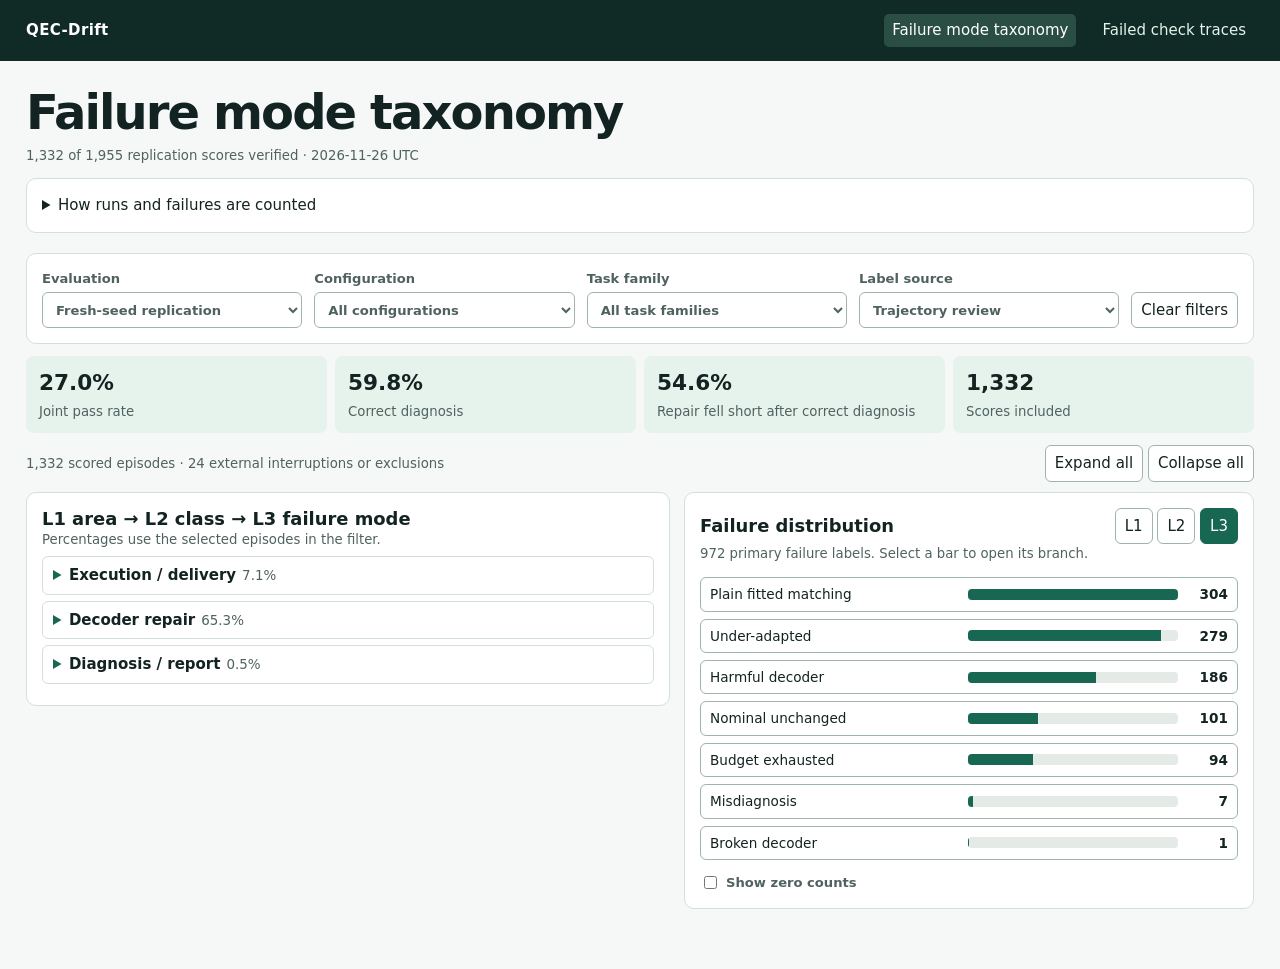
==== analysis/index.html @ 155b7d45 "Add QEC-Drift project webpage" ====
<!doctype html>
<html lang="en">
<head>
<meta charset="utf-8">
<meta name="viewport" content="width=device-width,initial-scale=1">
<title>QEC-Drift failure analysis</title>
<style>
:root{color-scheme:light;--ink:#122321;--muted:#4f6260;--line:#d3dfda;--paper:#f5f8f6;--white:#fff;--accent:#176752;--soft:#e6f2ec;--warm:#855129;--focus:#155e9a;font-family:system-ui,sans-serif}
*{box-sizing:border-box}
body{margin:0;color:var(--ink);background:var(--paper);font-size:15px;line-height:1.5}
[hidden]{display:none!important}
header{background:#102b26;color:white}
nav{max-width:1380px;margin:auto;padding:14px 26px;display:flex;flex-wrap:wrap;align-items:center;gap:18px}
nav strong{margin-right:auto;letter-spacing:.025em}
nav a{color:#e2f3ea;padding:5px 8px;text-decoration:none}
nav a[aria-current]{border-radius:5px;background:#2a4e43;color:white}
main{max-width:1380px;margin:auto;padding:25px 26px 60px}
h1,h2,h3,p{margin:0}
h1{font-size:clamp(2rem,5vw,3rem);line-height:1.1;margin-bottom:8px;letter-spacing:-.04em}
h2{font-size:1.12rem;line-height:1.25}
p+p{margin-top:8px}
a{color:var(--accent);text-underline-offset:3px}
:focus-visible{outline:3px solid var(--focus);outline-offset:2px}
.panel,details.method{background:var(--white);border:1px solid var(--line);border-radius:10px;padding:15px}
.small{font-size:.83rem;color:var(--muted)}
.method{margin:12px 0}
.method p{margin:8px 0 0}
summary{cursor:pointer}
.filters{display:flex;flex-wrap:wrap;align-items:flex-end;gap:12px;margin:20px 0 12px}
label{font-weight:600;color:var(--muted);font-size:.82rem;display:grid;gap:4px;min-width:0}
input,button,select{font:inherit;color:inherit}
select,input[type=search],button{background:white;border:1px solid #9fb4ac;border-radius:6px;padding:6px 9px;max-width:100%}
select{min-height:36px}
button{cursor:pointer}
button:hover{background:var(--soft)}
button[aria-pressed=true]{background:var(--accent);color:white;border-color:var(--accent)}
.filters label{flex:1 1 180px}
.toolbar,.panel-heading{display:flex;gap:8px;align-items:center;justify-content:space-between;flex-wrap:wrap}
.toolbar{margin:10px 0}
.stat-grid{display:grid;grid-template-columns:repeat(4,minmax(0,1fr));gap:8px;margin:12px 0}
.stat-grid div{padding:11px 13px;border-radius:8px;background:var(--soft)}
.stat-grid strong{font-size:1.35rem;display:block;font-variant-numeric:tabular-nums}
.taxonomy-grid{display:grid;grid-template-columns:minmax(0,1.13fr) minmax(0,1fr);gap:14px;align-items:start}
.branch{border:1px solid var(--line);border-radius:6px;background:white;margin:6px 0;padding:7px 10px}
.branch>.branch{margin-left:10px}
.branch>summary{font-weight:650}
.branch>summary::marker{color:var(--accent)}
.branch>summary span{color:var(--muted);font-size:.84rem;font-weight:500;margin-left:6px}
.leaf{font-size:.88rem;margin:7px 4px 2px 12px}
.leaf p{margin:3px 0}
.highlight{border-color:var(--accent);background:var(--soft)}
.bars{display:grid;gap:7px;margin:13px 0}
.bar{display:grid;grid-template-columns:minmax(0,1.2fr) minmax(30px,1fr) 44px;gap:6px;align-items:center;text-align:left;font-size:.85rem}
.bar b{text-align:right;font-variant-numeric:tabular-nums}
.track{background:#e4ebe7;border-radius:4px;overflow:hidden;height:11px}
.fill{display:block;background:var(--accent);height:100%;width:var(--width)}
.checkbox{display:flex;align-items:center;gap:6px}
.trace-grid{display:grid;grid-template-columns:minmax(0,.8fr) minmax(0,.85fr) minmax(0,1.6fr);gap:12px;align-items:start}
.list{max-height:600px;overflow:auto;display:grid;gap:6px;margin-top:10px}
.list button{text-align:left;display:block;width:100%;overflow-wrap:anywhere}
.list small{display:block;font-size:.78rem;color:var(--muted)}
.list button[aria-pressed=true] small{color:white}
.trace-grid .panel label{margin:8px 0}
.trace-grid .panel input,.trace-grid .panel select{width:100%}
#trail ol{margin:12px 0 0;padding:0;list-style:none}
#trail li{position:relative;padding:10px 12px;margin:0 0 20px;border:1px solid var(--line);border-radius:7px}
#trail li:not(:last-child)::after{content:"↓";color:var(--accent);position:absolute;bottom:-20px;left:20px}
#trail li:last-child{margin-bottom:0;background:var(--soft);border-color:#aacdbd}
#trail pre{white-space:pre-wrap;overflow-wrap:anywhere;background:#f3f6f4;padding:8px;border-radius:5px;margin:5px 0 0;font-size:.84rem}
#trail p{margin-top:5px;overflow-wrap:anywhere}
@media(max-width:860px){.taxonomy-grid{grid-template-columns:1fr}.trace-grid{grid-template-columns:1fr 1fr}.trace-grid>.detail{grid-column:1/-1}.list{max-height:270px}}
@media(max-width:560px){main,nav{padding-left:13px;padding-right:13px}.stat-grid{grid-template-columns:1fr 1fr}.trace-grid{grid-template-columns:1fr}.bar{grid-template-columns:minmax(0,1.7fr) minmax(25px,1fr) 35px}.trace-grid>.detail{grid-column:auto}}
</style>
</head>
<body>
<header><nav aria-label="Report views">
<strong>QEC-Drift</strong>
<a id="nav-taxonomy" href="#taxonomy">Failure mode taxonomy</a>
<a id="nav-traces" href="#traces">Failed check traces</a>
</nav></header>
<main>
<noscript>This report needs JavaScript to filter the taxonomy and display evidence.</noscript>
<section id="taxonomy">
<h1>Failure mode taxonomy</h1>
<p id="snapshot" class="small"></p>
<details class="method"><summary>How runs and failures are counted</summary>
<p>Each scored failure has one primary L3 label under one L2 class and one L1 area. Passes and external interruptions have separate counts. A trace can show several failed checks for one episode.</p>
<p>The scoring rule determines joint pass rates. The score-aware trajectory review supplies a separate label. It can disagree with the rule. Review labels describe recorded evidence.</p>
<p>Historical reviews used rendered inputs that sometimes shortened long outputs. Replication reviews cover archived Codex output without middle cuts. Output after the stop could not be verified for 2 budget-stopped attempts.</p>
</details>
<form class="panel filters" id="filters" aria-label="Filter failure modes">
<label>Evaluation<select id="cohort"></select></label>
<label>Configuration<select id="configuration"></select></label>
<label>Task family<select id="family"></select></label>
<label>Label source<select id="lens"><option value="review">Trajectory review</option><option value="rule">Scoring rule</option></select></label>
<button type="reset">Clear filters</button>
</form>
<div id="metrics" class="stat-grid" aria-label="Filtered evaluation results"></div>
<div class="toolbar">
<p id="matches" class="small" role="status"></p>
<div><button type="button" id="expand">Expand all</button> <button type="button" id="collapse">Collapse all</button></div>
</div>
<div class="taxonomy-grid">
<section class="panel" aria-labelledby="tree-head">
<h2 id="tree-head">L1 area → L2 class → L3 failure mode</h2>
<p class="small">Percentages use the selected episodes in the filter.</p>
<div id="tree"></div>
</section>
<section class="panel" aria-labelledby="chart-head">
<div class="panel-heading"><h2 id="chart-head">Failure distribution</h2>
<div id="levels" aria-label="Hierarchy level"><button type="button" data-level="1">L1</button> <button type="button" data-level="2">L2</button> <button type="button" data-level="3">L3</button></div></div>
<p id="chart-base" class="small"></p>
<div id="bars" class="bars"></div>
<label class="checkbox"><input type="checkbox" id="show-zero"> Show zero counts</label>
</section>
</div>
</section>
<section id="traces" hidden>
<h1>Failed check traces</h1>
<p id="trace-coverage" class="small"></p>
<div class="panel filters">
<label>Evaluation<select id="trace-cohort"></select></label>
<label>Configuration<select id="trace-configuration"></select></label>
<label>Task family<select id="trace-family"></select></label>
<label>Failure mode<select id="trace-mode"></select></label>
<label>Find a task or run<input id="trace-search" type="search"></label>
<label>Sort by<select id="trace-sort"><option value="configuration">Configuration, then task</option><option value="task">Task, then configuration</option></select></label>
</div>
<div class="trace-grid">
<section class="panel" aria-labelledby="runs-head"><h2 id="runs-head">Trajectories</h2><p id="run-count" class="small" role="status"></p><div id="runs" class="list"></div></section>
<section class="panel" aria-labelledby="checks-head"><h2 id="checks-head">Failed checks</h2><p id="run-selected" class="small"></p><div id="checks" class="list"></div></section>
<section class="panel detail" aria-labelledby="trail-head"><h2 id="trail-head">Recorded timeline</h2><div id="trail"></div></section>
</div>
<details class="method"><summary>How evidence is linked</summary>
<p>Source-verified excerpts were checked against saved records. Related excerpts are literal matches for terms relevant to the selected check. The timeline orders events and ends with the scorer or eligibility verdict. A missing match leaves the verdict and its review visible.</p>
</details>
</section>
</main>
<script type="application/json" id="report-data">{"cohorts":{"fresh":"Fresh-seed replication","agent_launch2":"Development evaluation","agent_launch":"Earlier evaluation","agent_decoder":"Decoder pilot","agent_drift":"Drift pilot","agent_hard":"Hard-task pilot","agent_hard2":"Hard-task follow-up","agent_trial":"Single-task pilot"},"snapshot":{"checked":"2026-11-26T19:00:23.155367+00:00","scored":1332,"planned":1955,"capture_limits":2},"groups":[{"cohort":"agent_decoder","family":"other mismatch","configuration":"haiku 5 5 · medium","rule":"no_submission","review":"no_submission","diagnosis":null,"repair_met":null,"score_error":true,"selected":true,"n":1},{"cohort":"agent_decoder","family":"other mismatch","configuration":"haiku 5 5 · medium","rule":"plain_matching","review":"plain_matching","diagnosis":null,"repair_met":false,"score_error":false,"selected":true,"n":2},{"cohort":"agent_decoder","family":"other mismatch","configuration":"haiku 5 5 · medium","rule":"plain_matching","review":"nominal_unchanged","diagnosis":null,"repair_met":false,"score_error":false,"selected":true,"n":1},{"cohort":"agent_decoder","family":"other mismatch","configuration":"haiku 5 5 · medium","rule":"broken_decoder","review":"invalid_run","diagnosis":null,"repair_met":null,"score_error":true,"selected":true,"n":2},{"cohort":"agent_decoder","family":"other mismatch","configuration":"haiku 5 5 medium r2","rule":"plain_matching","review":"plain_matching","diagnosis":null,"repair_met":false,"score_error":false,"selected":true,"n":3},{"cohort":"agent_decoder","family":"other mismatch","configuration":"opus 5 5 · medium","rule":"passed","review":"passed","diagnosis":null,"repair_met":true,"score_error":false,"selected":true,"n":2},{"cohort":"agent_decoder","family":"other mismatch","configuration":"opus 5 5 · medium","rule":"no_submission","review":"no_submission","diagnosis":null,"repair_met":null,"score_error":true,"selected":true,"n":4},{"cohort":"agent_decoder","family":"other mismatch","configuration":"opus 5 5 medium r2","rule":"no_submission","review":"out_of_budget","diagnosis":null,"repair_met":null,"score_error":true,"selected":true,"n":2},{"cohort":"agent_decoder","family":"other mismatch","configuration":"opus 5 5 medium r2","rule":"passed","review":"passed","diagnosis":null,"repair_met":true,"score_error":false,"selected":true,"n":2},{"cohort":"agent_decoder","family":"other mismatch","configuration":"sonnet 5 5 · high","rule":"passed","review":"passed","diagnosis":null,"repair_met":true,"score_error":false,"selected":true,"n":1},{"cohort":"agent_decoder","family":"other mismatch","configuration":"sonnet 5 5 · high","rule":"no_submission","review":"no_submission","diagnosis":null,"repair_met":null,"score_error":true,"selected":true,"n":4},{"cohort":"agent_decoder","family":"other mismatch","configuration":"sonnet 5 5 · high","rule":"broken_decoder","review":"broken_decoder","diagnosis":null,"repair_met":null,"score_error":true,"selected":true,"n":1},{"cohort":"agent_decoder","family":"other mismatch","configuration":"sonnet 5 5 high r2","rule":"out_of_budget","review":"out_of_budget","diagnosis":null,"repair_met":null,"score_error":true,"selected":true,"n":4},{"cohort":"agent_decoder","family":"other mismatch","configuration":"sonnet 5 5 high r2","rule":"passed","review":"passed","diagnosis":null,"repair_met":true,"score_error":false,"selected":true,"n":1},{"cohort":"agent_drift","family":"adequate nominal","configuration":"sonnet 5 5 · high","rule":"passed","review":"passed","diagnosis":null,"repair_met":true,"score_error":false,"selected":true,"n":2},{"cohort":"agent_drift","family":"adequate nominal","configuration":"sonnet 5 5 · high","rule":"nominal_unchanged","review":"nominal_unchanged","diagnosis":null,"repair_met":false,"score_error":false,"selected":true,"n":2},{"cohort":"agent_drift","family":"measurement","configuration":"sonnet 5 5 · high","rule":"passed","review":"passed","diagnosis":null,"repair_met":true,"score_error":false,"selected":true,"n":4},{"cohort":"agent_drift","family":"other mismatch","configuration":"sonnet 5 5 · high","rule":"plain_matching","review":"plain_matching","diagnosis":null,"repair_met":false,"score_error":false,"selected":true,"n":1},{"cohort":"agent_drift","family":"other mismatch","configuration":"sonnet 5 5 · high","rule":"passed","review":"passed","diagnosis":null,"repair_met":true,"score_error":false,"selected":true,"n":5},{"cohort":"agent_hard","family":"adequate nominal","configuration":"opus 5 5 · medium","rule":"passed","review":"passed","diagnosis":true,"repair_met":true,"score_error":false,"selected":true,"n":2},{"cohort":"agent_hard","family":"local qubit","configuration":"opus 5 5 · medium","rule":"passed","review":"passed","diagnosis":true,"repair_met":true,"score_error":false,"selected":true,"n":2},{"cohort":"agent_hard","family":"local gates","configuration":"opus 5 5 · medium","rule":"passed","review":"passed","diagnosis":true,"repair_met":true,"score_error":false,"selected":true,"n":1},{"cohort":"agent_hard","family":"combined faults","configuration":"opus 5 5 · medium","rule":"passed","review":"passed","diagnosis":true,"repair_met":true,"score_error":false,"selected":true,"n":1},{"cohort":"agent_hard","family":"measurement","configuration":"opus 5 5 · medium","rule":"passed","review":"passed","diagnosis":true,"repair_met":true,"score_error":false,"selected":true,"n":1},{"cohort":"agent_hard","family":"local qubit","configuration":"opus 5 5 · medium","rule":"plain_matching","review":"plain_matching","diagnosis":true,"repair_met":false,"score_error":false,"selected":true,"n":1},{"cohort":"agent_hard","family":"adequate nominal","configuration":"sonnet 5 5 · high","rule":"nominal_unchanged","review":"nominal_unchanged","diagnosis":true,"repair_met":false,"score_error":false,"selected":true,"n":4},{"cohort":"agent_hard","family":"adequate nominal","configuration":"sonnet 5 5 · high","rule":"passed","review":"passed","diagnosis":true,"repair_met":true,"score_error":false,"selected":true,"n":1},{"cohort":"agent_hard","family":"local qubit","configuration":"sonnet 5 5 · high","rule":"plain_matching","review":"plain_matching","diagnosis":true,"repair_met":false,"score_error":false,"selected":true,"n":5},{"cohort":"agent_hard","family":"local gates","configuration":"sonnet 5 5 · high","rule":"plain_matching","review":"plain_matching","diagnosis":true,"repair_met":false,"score_error":false,"selected":true,"n":1},{"cohort":"agent_hard","family":"other mismatch","configuration":"sonnet 5 5 · high","rule":"plain_matching","review":"plain_matching","diagnosis":true,"repair_met":false,"score_error":false,"selected":true,"n":2},{"cohort":"agent_hard","family":"measurement","configuration":"sonnet 5 5 · high","rule":"plain_matching","review":"plain_matching","diagnosis":true,"repair_met":false,"score_error":false,"selected":true,"n":2},{"cohort":"agent_hard","family":"combined faults","configuration":"sonnet 5 5 · high","rule":"plain_matching","review":"plain_matching","diagnosis":true,"repair_met":false,"score_error":false,"selected":true,"n":1},{"cohort":"agent_hard","family":"combined faults","configuration":"sonnet 5 5 · high","rule":"passed","review":"passed","diagnosis":true,"repair_met":true,"score_error":false,"selected":true,"n":1},{"cohort":"agent_hard2","family":"adequate nominal","configuration":"opus 5 5 · medium","rule":"nominal_unchanged","review":"nominal_unchanged","diagnosis":true,"repair_met":false,"score_error":false,"selected":true,"n":1},{"cohort":"agent_hard2","family":"adequate nominal","configuration":"opus 5 5 · medium","rule":"passed","review":"passed","diagnosis":true,"repair_met":true,"score_error":false,"selected":true,"n":1},{"cohort":"agent_hard2","family":"telegraph noise","configuration":"opus 5 5 · medium","rule":"passed","review":"passed","diagnosis":true,"repair_met":true,"score_error":false,"selected":true,"n":4},{"cohort":"agent_hard2","family":"telegraph noise","configuration":"opus 5 5 · medium","rule":"plain_matching","review":"plain_matching","diagnosis":true,"repair_met":false,"score_error":false,"selected":true,"n":1},{"cohort":"agent_hard2","family":"moving qubits","configuration":"opus 5 5 · medium","rule":"plain_matching","review":"plain_matching","diagnosis":false,"repair_met":false,"score_error":false,"selected":true,"n":1},{"cohort":"agent_hard2","family":"moving qubits","configuration":"opus 5 5 medium wander","rule":"misdiagnosis","review":"misdiagnosis","diagnosis":false,"repair_met":true,"score_error":false,"selected":true,"n":2},{"cohort":"agent_hard2","family":"moving qubits","configuration":"opus 5 5 medium wander","rule":"plain_matching","review":"plain_matching","diagnosis":true,"repair_met":false,"score_error":false,"selected":true,"n":1},{"cohort":"agent_hard2","family":"moving qubits","configuration":"opus 5 5 medium wander","rule":"plain_matching","review":"plain_matching","diagnosis":false,"repair_met":false,"score_error":false,"selected":true,"n":1},{"cohort":"agent_hard2","family":"adequate nominal","configuration":"sonnet 5 5 · high","rule":"nominal_unchanged","review":"nominal_unchanged","diagnosis":true,"repair_met":false,"score_error":false,"selected":true,"n":2},{"cohort":"agent_hard2","family":"adequate nominal","configuration":"sonnet 5 5 · high","rule":"passed","review":"passed","diagnosis":true,"repair_met":true,"score_error":false,"selected":true,"n":1},{"cohort":"agent_hard2","family":"telegraph noise","configuration":"sonnet 5 5 · high","rule":"harmful_decoder","review":"harmful_decoder","diagnosis":true,"repair_met":false,"score_error":false,"selected":true,"n":1},{"cohort":"agent_hard2","family":"telegraph noise","configuration":"sonnet 5 5 · high","rule":"plain_matching","review":"plain_matching","diagnosis":true,"repair_met":false,"score_error":false,"selected":true,"n":2},{"cohort":"agent_hard2","family":"telegraph noise","configuration":"sonnet 5 5 · high","rule":"passed","review":"passed","diagnosis":true,"repair_met":true,"score_error":false,"selected":true,"n":1},{"cohort":"agent_hard2","family":"telegraph noise","configuration":"sonnet 5 5 · high","rule":"plain_matching","review":"plain_matching","diagnosis":false,"repair_met":false,"score_error":false,"selected":true,"n":1},{"cohort":"agent_hard2","family":"moving qubits","configuration":"sonnet 5 5 · high","rule":"plain_matching","review":"plain_matching","diagnosis":false,"repair_met":false,"score_error":false,"selected":true,"n":4},{"cohort":"agent_hard2","family":"moving qubits","configuration":"sonnet 5 5 · high","rule":"harmful_decoder","review":"harmful_decoder","diagnosis":false,"repair_met":false,"score_error":false,"selected":true,"n":1},{"cohort":"agent_hard2","family":"moving qubits","configuration":"sonnet 5 5 · high","rule":"misdiagnosis","review":"misdiagnosis","diagnosis":false,"repair_met":true,"score_error":false,"selected":true,"n":2},{"cohort":"agent_launch","family":"adequate nominal","configuration":"fable 5 1 max cc","rule":"invalid_run","review":"harmful_decoder","diagnosis":true,"repair_met":false,"score_error":false,"selected":true,"n":1},{"cohort":"agent_launch","family":"adequate nominal","configuration":"fable 5 1 max cc","rule":"invalid_run","review":"passed","diagnosis":true,"repair_met":true,"score_error":false,"selected":true,"n":2},{"cohort":"agent_launch","family":"moving qubits","configuration":"fable 5 1 max cc","rule":"invalid_run","review":"plain_matching","diagnosis":true,"repair_met":false,"score_error":false,"selected":true,"n":1},{"cohort":"agent_launch","family":"moving qubits","configuration":"fable 5 1 max cc","rule":"plain_matching","review":"plain_matching","diagnosis":true,"repair_met":false,"score_error":false,"selected":true,"n":2},{"cohort":"agent_launch","family":"adequate nominal","configuration":"gpt 6 astra · max","rule":"passed","review":"passed","diagnosis":true,"repair_met":true,"score_error":false,"selected":true,"n":3},{"cohort":"agent_launch","family":"moving qubits","configuration":"gpt 6 astra · max","rule":"passed","review":"passed","diagnosis":true,"repair_met":true,"score_error":false,"selected":true,"n":5},{"cohort":"agent_launch","family":"moving qubits","configuration":"gpt 6 astra · max","rule":"broken_decoder","review":"broken_decoder","diagnosis":true,"repair_met":null,"score_error":true,"selected":true,"n":2},{"cohort":"agent_launch","family":"moving qubits","configuration":"gpt 6 astra · max","rule":"under_adapted","review":"under_adapted","diagnosis":true,"repair_met":false,"score_error":false,"selected":true,"n":2},{"cohort":"agent_launch","family":"moving qubits","configuration":"gpt 6 astra · max","rule":"invalid_run","review":"passed","diagnosis":true,"repair_met":true,"score_error":false,"selected":true,"n":1},{"cohort":"agent_launch","family":"spatial patch","configuration":"gpt 6 astra · max","rule":"passed","review":"passed","diagnosis":true,"repair_met":true,"score_error":false,"selected":true,"n":1},{"cohort":"agent_launch","family":"adequate nominal","configuration":"opus 5 5 medium cc","rule":"invalid_run","review":"passed","diagnosis":true,"repair_met":true,"score_error":false,"selected":true,"n":2},{"cohort":"agent_launch","family":"adequate nominal","configuration":"opus 5 5 medium cc","rule":"invalid_run","review":"nominal_unchanged","diagnosis":true,"repair_met":false,"score_error":false,"selected":true,"n":1},{"cohort":"agent_launch","family":"moving qubits","configuration":"opus 5 5 medium cc","rule":"invalid_run","review":"plain_matching","diagnosis":false,"repair_met":false,"score_error":false,"selected":true,"n":1},{"cohort":"agent_launch","family":"moving qubits","configuration":"opus 5 5 medium cc","rule":"invalid_run","review":"plain_matching","diagnosis":true,"repair_met":false,"score_error":false,"selected":true,"n":10},{"cohort":"agent_launch","family":"spatial patch","configuration":"opus 5 5 medium cc","rule":"invalid_run","review":"passed","diagnosis":true,"repair_met":true,"score_error":false,"selected":true,"n":2},{"cohort":"agent_launch","family":"combined faults","configuration":"opus 5 5 medium cc","rule":"invalid_run","review":"plain_matching","diagnosis":true,"repair_met":false,"score_error":false,"selected":true,"n":1},{"cohort":"agent_launch","family":"combined faults","configuration":"opus 5 5 medium cc","rule":"invalid_run","review":"passed","diagnosis":true,"repair_met":true,"score_error":false,"selected":true,"n":1},{"cohort":"agent_launch","family":"combined faults","configuration":"opus 5 5 medium cc","rule":"invalid_run","review":"misdiagnosis","diagnosis":false,"repair_met":true,"score_error":false,"selected":true,"n":1},{"cohort":"agent_launch","family":"combined faults","configuration":"opus 5 5 medium cc","rule":"invalid_run","review":"plain_matching","diagnosis":false,"repair_met":false,"score_error":false,"selected":true,"n":1},{"cohort":"agent_launch","family":"spatial patch","configuration":"opus 5 5 medium cc","rule":"invalid_run","review":"plain_matching","diagnosis":true,"repair_met":false,"score_error":false,"selected":true,"n":1},{"cohort":"agent_launch","family":"adequate nominal","configuration":"sonnet 5 5 · high","rule":"nominal_unchanged","review":"nominal_unchanged","diagnosis":true,"repair_met":false,"score_error":false,"selected":true,"n":3},{"cohort":"agent_launch","family":"moving qubits","configuration":"sonnet 5 5 · high","rule":"plain_matching","review":"plain_matching","diagnosis":true,"repair_met":false,"score_error":false,"selected":true,"n":9},{"cohort":"agent_launch","family":"adequate nominal","configuration":"sonnet 5 5 high cc","rule":"invalid_run","review":"passed","diagnosis":true,"repair_met":true,"score_error":false,"selected":true,"n":1},{"cohort":"agent_launch","family":"adequate nominal","configuration":"sonnet 5 5 high cc","rule":"invalid_run","review":"nominal_unchanged","diagnosis":true,"repair_met":false,"score_error":false,"selected":true,"n":2},{"cohort":"agent_launch","family":"moving qubits","configuration":"sonnet 5 5 high cc","rule":"invalid_run","review":"plain_matching","diagnosis":true,"repair_met":false,"score_error":false,"selected":true,"n":10},{"cohort":"agent_launch","family":"moving qubits","configuration":"sonnet 5 5 high cc","rule":"invalid_run","review":"broken_decoder","diagnosis":false,"repair_met":null,"score_error":true,"selected":true,"n":1},{"cohort":"agent_launch","family":"spatial patch","configuration":"sonnet 5 5 high cc","rule":"invalid_run","review":"passed","diagnosis":true,"repair_met":true,"score_error":false,"selected":true,"n":1},{"cohort":"agent_launch","family":"spatial patch","configuration":"sonnet 5 5 high cc","rule":"invalid_run","review":"plain_matching","diagnosis":true,"repair_met":false,"score_error":false,"selected":true,"n":1},{"cohort":"agent_launch","family":"combined faults","configuration":"sonnet 5 5 high cc","rule":"invalid_run","review":"plain_matching","diagnosis":false,"repair_met":false,"score_error":false,"selected":true,"n":3},{"cohort":"agent_launch","family":"combined faults","configuration":"sonnet 5 5 high cc","rule":"invalid_run","review":"misdiagnosis","diagnosis":false,"repair_met":true,"score_error":false,"selected":true,"n":1},{"cohort":"agent_launch","family":"spatial patch","configuration":"sonnet 5 5 high cc","rule":"invalid_run","review":"plain_matching","diagnosis":false,"repair_met":false,"score_error":false,"selected":true,"n":1},{"cohort":"agent_trial","family":"adequate nominal","configuration":"codex trial","rule":"nominal_unchanged","review":"nominal_unchanged","diagnosis":true,"repair_met":false,"score_error":false,"selected":true,"n":1},{"cohort":"agent_launch2","family":"adequate nominal","configuration":"gpt 5 6 luna · high","rule":"nominal_unchanged","review":"nominal_unchanged","diagnosis":true,"repair_met":false,"score_error":false,"selected":true,"n":2},{"cohort":"agent_launch2","family":"local qubit","configuration":"gpt 5 6 luna · high","rule":"plain_matching","review":"plain_matching","diagnosis":true,"repair_met":false,"score_error":false,"selected":true,"n":1},{"cohort":"agent_launch2","family":"measurement","configuration":"gpt 5 6 luna · high","rule":"out_of_budget","review":"out_of_budget","diagnosis":false,"repair_met":null,"score_error":true,"selected":true,"n":1},{"cohort":"agent_launch2","family":"telegraph noise","configuration":"gpt 5 6 luna · high","rule":"plain_matching","review":"plain_matching","diagnosis":true,"repair_met":false,"score_error":false,"selected":true,"n":1},{"cohort":"agent_launch2","family":"spatial patch","configuration":"gpt 5 6 luna · high","rule":"harmful_decoder","review":"harmful_decoder","diagnosis":true,"repair_met":false,"score_error":false,"selected":true,"n":1},{"cohort":"agent_launch2","family":"moving qubits","configuration":"gpt 5 6 luna · high","rule":"out_of_budget","review":"out_of_budget","diagnosis":false,"repair_met":null,"score_error":true,"selected":true,"n":4},{"cohort":"agent_launch2","family":"moving gates","configuration":"gpt 5 6 luna · high","rule":"harmful_decoder","review":"harmful_decoder","diagnosis":false,"repair_met":false,"score_error":false,"selected":true,"n":3},{"cohort":"agent_launch2","family":"moving qubits","configuration":"gpt 5 6 luna · high","rule":"harmful_decoder","review":"harmful_decoder","diagnosis":true,"repair_met":false,"score_error":false,"selected":true,"n":1},{"cohort":"agent_launch2","family":"combined faults","configuration":"gpt 5 6 luna · high","rule":"out_of_budget","review":"out_of_budget","diagnosis":false,"repair_met":null,"score_error":true,"selected":true,"n":3},{"cohort":"agent_launch2","family":"moving qubits","configuration":"gpt 5 6 luna · high","rule":"nominal_unchanged","review":"nominal_unchanged","diagnosis":true,"repair_met":false,"score_error":false,"selected":true,"n":1},{"cohort":"agent_launch2","family":"spatial patch","configuration":"gpt 5 6 luna · high","rule":"out_of_budget","review":"out_of_budget","diagnosis":false,"repair_met":null,"score_error":true,"selected":true,"n":1},{"cohort":"agent_launch2","family":"moving gates","configuration":"gpt 5 6 luna · high","rule":"out_of_budget","review":"out_of_budget","diagnosis":false,"repair_met":null,"score_error":true,"selected":true,"n":1},{"cohort":"agent_launch2","family":"moving qubits","configuration":"gpt 5 6 luna · high","rule":"plain_matching","review":"plain_matching","diagnosis":false,"repair_met":false,"score_error":false,"selected":true,"n":2},{"cohort":"agent_launch2","family":"moving gates","configuration":"gpt 5 6 luna · high","rule":"plain_matching","review":"plain_matching","diagnosis":false,"repair_met":false,"score_error":false,"selected":true,"n":1},{"cohort":"agent_launch2","family":"adequate nominal","configuration":"gpt 5 6 luna · low","rule":"nominal_unchanged","review":"nominal_unchanged","diagnosis":true,"repair_met":false,"score_error":false,"selected":true,"n":1},{"cohort":"agent_launch2","family":"adequate nominal","configuration":"gpt 5 6 luna · low","rule":"harmful_decoder","review":"harmful_decoder","diagnosis":false,"repair_met":false,"score_error":false,"selected":true,"n":1},{"cohort":"agent_launch2","family":"local qubit","configuration":"gpt 5 6 luna · low","rule":"nominal_unchanged","review":"nominal_unchanged","diagnosis":false,"repair_met":false,"score_error":false,"selected":true,"n":1},{"cohort":"agent_launch2","family":"measurement","configuration":"gpt 5 6 luna · low","rule":"harmful_decoder","review":"harmful_decoder","diagnosis":true,"repair_met":false,"score_error":false,"selected":true,"n":1},{"cohort":"agent_launch2","family":"telegraph noise","configuration":"gpt 5 6 luna · low","rule":"harmful_decoder","review":"harmful_decoder","diagnosis":false,"repair_met":false,"score_error":false,"selected":true,"n":1},{"cohort":"agent_launch2","family":"spatial patch","configuration":"gpt 5 6 luna · low","rule":"nominal_unchanged","review":"nominal_unchanged","diagnosis":true,"repair_met":false,"score_error":false,"selected":true,"n":1},{"cohort":"agent_launch2","family":"moving qubits","configuration":"gpt 5 6 luna · low","rule":"nominal_unchanged","review":"nominal_unchanged","diagnosis":false,"repair_met":false,"score_error":false,"selected":true,"n":3},{"cohort":"agent_launch2","family":"moving gates","configuration":"gpt 5 6 luna · low","rule":"nominal_unchanged","review":"nominal_unchanged","diagnosis":false,"repair_met":false,"score_error":false,"selected":true,"n":3},{"cohort":"agent_launch2","family":"moving qubits","configuration":"gpt 5 6 luna · low","rule":"harmful_decoder","review":"harmful_decoder","diagnosis":false,"repair_met":false,"score_error":false,"selected":true,"n":5},{"cohort":"agent_launch2","family":"combined faults","configuration":"gpt 5 6 luna · low","rule":"nominal_unchanged","review":"nominal_unchanged","diagnosis":false,"repair_met":false,"score_error":false,"selected":true,"n":2},{"cohort":"agent_launch2","family":"spatial patch","configuration":"gpt 5 6 luna · low","rule":"harmful_decoder","review":"harmful_decoder","diagnosis":false,"repair_met":false,"score_error":false,"selected":true,"n":1},{"cohort":"agent_launch2","family":"moving gates","configuration":"gpt 5 6 luna · low","rule":"harmful_decoder","review":"harmful_decoder","diagnosis":false,"repair_met":false,"score_error":false,"selected":true,"n":1},{"cohort":"agent_launch2","family":"moving gates","configuration":"gpt 5 6 luna · low","rule":"plain_matching","review":"plain_matching","diagnosis":false,"repair_met":false,"score_error":false,"selected":true,"n":1},{"cohort":"agent_launch2","family":"combined faults","configuration":"gpt 5 6 luna · low","rule":"harmful_decoder","review":"harmful_decoder","diagnosis":false,"repair_met":false,"score_error":false,"selected":true,"n":1},{"cohort":"agent_launch2","family":"adequate nominal","configuration":"gpt 5 6 luna · max","rule":"out_of_budget","review":"out_of_budget","diagnosis":true,"repair_met":null,"score_error":true,"selected":true,"n":1},{"cohort":"agent_launch2","family":"adequate nominal","configuration":"gpt 5 6 luna · max","rule":"passed","review":"passed","diagnosis":true,"repair_met":true,"score_error":false,"selected":true,"n":1},{"cohort":"agent_launch2","family":"local qubit","configuration":"gpt 5 6 luna · max","rule":"passed","review":"passed","diagnosis":true,"repair_met":true,"score_error":false,"selected":true,"n":1},{"cohort":"agent_launch2","family":"measurement","configuration":"gpt 5 6 luna · max","rule":"passed","review":"passed","diagnosis":true,"repair_met":true,"score_error":false,"selected":true,"n":1},{"cohort":"agent_launch2","family":"telegraph noise","configuration":"gpt 5 6 luna · max","rule":"out_of_budget","review":"out_of_budget","diagnosis":false,"repair_met":null,"score_error":true,"selected":true,"n":1},{"cohort":"agent_launch2","family":"spatial patch","configuration":"gpt 5 6 luna · max","rule":"out_of_budget","review":"out_of_budget","diagnosis":false,"repair_met":null,"score_error":true,"selected":true,"n":2},{"cohort":"agent_launch2","family":"moving qubits","configuration":"gpt 5 6 luna · max","rule":"out_of_budget","review":"out_of_budget","diagnosis":false,"repair_met":null,"score_error":true,"selected":true,"n":5},{"cohort":"agent_launch2","family":"moving gates","configuration":"gpt 5 6 luna · max","rule":"out_of_budget","review":"out_of_budget","diagnosis":false,"repair_met":null,"score_error":true,"selected":true,"n":4},{"cohort":"agent_launch2","family":"moving qubits","configuration":"gpt 5 6 luna · max","rule":"plain_matching","review":"plain_matching","diagnosis":true,"repair_met":false,"score_error":false,"selected":true,"n":1},{"cohort":"agent_launch2","family":"combined faults","configuration":"gpt 5 6 luna · max","rule":"plain_matching","review":"plain_matching","diagnosis":false,"repair_met":false,"score_error":false,"selected":true,"n":1},{"cohort":"agent_launch2","family":"moving gates","configuration":"gpt 5 6 luna · max","rule":"plain_matching","review":"plain_matching","diagnosis":false,"repair_met":false,"score_error":false,"selected":true,"n":1},{"cohort":"agent_launch2","family":"moving qubits","configuration":"gpt 5 6 luna · max","rule":"harmful_decoder","review":"harmful_decoder","diagnosis":false,"repair_met":false,"score_error":false,"selected":true,"n":2},{"cohort":"agent_launch2","family":"combined faults","configuration":"gpt 5 6 luna · max","rule":"out_of_budget","review":"out_of_budget","diagnosis":false,"repair_met":null,"score_error":true,"selected":true,"n":2},{"cohort":"agent_launch2","family":"adequate nominal","configuration":"gpt 5 6 luna · medium","rule":"nominal_unchanged","review":"nominal_unchanged","diagnosis":true,"repair_met":false,"score_error":false,"selected":true,"n":1},{"cohort":"agent_launch2","family":"adequate nominal","configuration":"gpt 5 6 luna · medium","rule":"nominal_unchanged","review":"plain_matching","diagnosis":false,"repair_met":false,"score_error":false,"selected":true,"n":1},{"cohort":"agent_launch2","family":"local qubit","configuration":"gpt 5 6 luna · medium","rule":"harmful_decoder","review":"harmful_decoder","diagnosis":true,"repair_met":false,"score_error":false,"selected":true,"n":1},{"cohort":"agent_launch2","family":"measurement","configuration":"gpt 5 6 luna · medium","rule":"plain_matching","review":"plain_matching","diagnosis":true,"repair_met":false,"score_error":false,"selected":true,"n":1},{"cohort":"agent_launch2","family":"telegraph noise","configuration":"gpt 5 6 luna · medium","rule":"harmful_decoder","review":"harmful_decoder","diagnosis":false,"repair_met":false,"score_error":false,"selected":true,"n":1},{"cohort":"agent_launch2","family":"spatial patch","configuration":"gpt 5 6 luna · medium","rule":"plain_matching","review":"plain_matching","diagnosis":false,"repair_met":false,"score_error":false,"selected":true,"n":1},{"cohort":"agent_launch2","family":"moving qubits","configuration":"gpt 5 6 luna · medium","rule":"harmful_decoder","review":"harmful_decoder","diagnosis":false,"repair_met":false,"score_error":false,"selected":true,"n":6},{"cohort":"agent_launch2","family":"moving gates","configuration":"gpt 5 6 luna · medium","rule":"nominal_unchanged","review":"nominal_unchanged","diagnosis":false,"repair_met":false,"score_error":false,"selected":true,"n":2},{"cohort":"agent_launch2","family":"moving qubits","configuration":"gpt 5 6 luna · medium","rule":"harmful_decoder","review":"harmful_decoder","diagnosis":true,"repair_met":false,"score_error":false,"selected":true,"n":1},{"cohort":"agent_launch2","family":"combined faults","configuration":"gpt 5 6 luna · medium","rule":"nominal_unchanged","review":"nominal_unchanged","diagnosis":false,"repair_met":false,"score_error":false,"selected":true,"n":1},{"cohort":"agent_launch2","family":"spatial patch","configuration":"gpt 5 6 luna · medium","rule":"harmful_decoder","review":"harmful_decoder","diagnosis":false,"repair_met":false,"score_error":false,"selected":true,"n":1},{"cohort":"agent_launch2","family":"moving gates","configuration":"gpt 5 6 luna · medium","rule":"nominal_unchanged","review":"plain_matching","diagnosis":false,"repair_met":false,"score_error":false,"selected":true,"n":1},{"cohort":"agent_launch2","family":"moving gates","configuration":"gpt 5 6 luna · medium","rule":"harmful_decoder","review":"harmful_decoder","diagnosis":false,"repair_met":false,"score_error":false,"selected":true,"n":2},{"cohort":"agent_launch2","family":"combined faults","configuration":"gpt 5 6 luna · medium","rule":"harmful_decoder","review":"harmful_decoder","diagnosis":false,"repair_met":false,"score_error":false,"selected":true,"n":1},{"cohort":"agent_launch2","family":"combined faults","configuration":"gpt 5 6 luna · medium","rule":"plain_matching","review":"plain_matching","diagnosis":false,"repair_met":false,"score_error":false,"selected":true,"n":1},{"cohort":"agent_launch2","family":"moving qubits","configuration":"gpt 5 6 luna · medium","rule":"nominal_unchanged","review":"nominal_unchanged","diagnosis":false,"repair_met":false,"score_error":false,"selected":true,"n":1},{"cohort":"agent_launch2","family":"adequate nominal","configuration":"gpt 5 6 luna · xhigh","rule":"nominal_unchanged","review":"nominal_unchanged","diagnosis":true,"repair_met":false,"score_error":false,"selected":true,"n":2},{"cohort":"agent_launch2","family":"local qubit","configuration":"gpt 5 6 luna · xhigh","rule":"plain_matching","review":"plain_matching","diagnosis":true,"repair_met":false,"score_error":false,"selected":true,"n":1},{"cohort":"agent_launch2","family":"measurement","configuration":"gpt 5 6 luna · xhigh","rule":"passed","review":"passed","diagnosis":true,"repair_met":true,"score_error":false,"selected":true,"n":1},{"cohort":"agent_launch2","family":"telegraph noise","configuration":"gpt 5 6 luna · xhigh","rule":"plain_matching","review":"plain_matching","diagnosis":true,"repair_met":false,"score_error":false,"selected":true,"n":1},{"cohort":"agent_launch2","family":"spatial patch","configuration":"gpt 5 6 luna · xhigh","rule":"out_of_budget","review":"out_of_budget","diagnosis":false,"repair_met":null,"score_error":true,"selected":true,"n":1},{"cohort":"agent_launch2","family":"moving qubits","configuration":"gpt 5 6 luna · xhigh","rule":"out_of_budget","review":"out_of_budget","diagnosis":false,"repair_met":null,"score_error":true,"selected":true,"n":3},{"cohort":"agent_launch2","family":"moving gates","configuration":"gpt 5 6 luna · xhigh","rule":"out_of_budget","review":"out_of_budget","diagnosis":false,"repair_met":null,"score_error":true,"selected":true,"n":4},{"cohort":"agent_launch2","family":"combined faults","configuration":"gpt 5 6 luna · xhigh","rule":"out_of_budget","review":"out_of_budget","diagnosis":false,"repair_met":null,"score_error":true,"selected":true,"n":2},{"cohort":"agent_launch2","family":"moving qubits","configuration":"gpt 5 6 luna · xhigh","rule":"harmful_decoder","review":"harmful_decoder","diagnosis":false,"repair_met":false,"score_error":false,"selected":true,"n":3},{"cohort":"agent_launch2","family":"spatial patch","configuration":"gpt 5 6 luna · xhigh","rule":"plain_matching","review":"plain_matching","diagnosis":false,"repair_met":false,"score_error":false,"selected":true,"n":1},{"cohort":"agent_launch2","family":"moving gates","configuration":"gpt 5 6 luna · xhigh","rule":"harmful_decoder","review":"harmful_decoder","diagnosis":false,"repair_met":false,"score_error":false,"selected":true,"n":1},{"cohort":"agent_launch2","family":"combined faults","configuration":"gpt 5 6 luna · xhigh","rule":"harmful_decoder","review":"harmful_decoder","diagnosis":true,"repair_met":false,"score_error":false,"selected":true,"n":1},{"cohort":"agent_launch2","family":"moving qubits","configuration":"gpt 5 6 luna · xhigh","rule":"under_adapted","review":"under_adapted","diagnosis":false,"repair_met":false,"score_error":false,"selected":true,"n":1},{"cohort":"agent_launch2","family":"moving qubits","configuration":"gpt 5 6 luna · xhigh","rule":"plain_matching","review":"plain_matching","diagnosis":false,"repair_met":false,"score_error":false,"selected":true,"n":1},{"cohort":"agent_launch2","family":"adequate nominal","configuration":"gpt 5 6 sol · high","rule":"passed","review":"passed","diagnosis":true,"repair_met":true,"score_error":false,"selected":true,"n":2},{"cohort":"agent_launch2","family":"local qubit","configuration":"gpt 5 6 sol · high","rule":"passed","review":"passed","diagnosis":true,"repair_met":true,"score_error":false,"selected":true,"n":1},{"cohort":"agent_launch2","family":"measurement","configuration":"gpt 5 6 sol · high","rule":"passed","review":"passed","diagnosis":true,"repair_met":true,"score_error":false,"selected":true,"n":1},{"cohort":"agent_launch2","family":"telegraph noise","configuration":"gpt 5 6 sol · high","rule":"passed","review":"passed","diagnosis":true,"repair_met":true,"score_error":false,"selected":true,"n":1},{"cohort":"agent_launch2","family":"spatial patch","configuration":"gpt 5 6 sol · high","rule":"under_adapted","review":"under_adapted","diagnosis":false,"repair_met":false,"score_error":false,"selected":true,"n":2},{"cohort":"agent_launch2","family":"moving qubits","configuration":"gpt 5 6 sol · high","rule":"plain_matching","review":"plain_matching","diagnosis":false,"repair_met":false,"score_error":false,"selected":true,"n":2},{"cohort":"agent_launch2","family":"moving gates","configuration":"gpt 5 6 sol · high","rule":"passed","review":"passed","diagnosis":true,"repair_met":true,"score_error":false,"selected":true,"n":2},{"cohort":"agent_launch2","family":"moving qubits","configuration":"gpt 5 6 sol · high","rule":"passed","review":"passed","diagnosis":true,"repair_met":true,"score_error":false,"selected":true,"n":1},{"cohort":"agent_launch2","family":"combined faults","configuration":"gpt 5 6 sol · high","rule":"plain_matching","review":"plain_matching","diagnosis":true,"repair_met":false,"score_error":false,"selected":true,"n":2},{"cohort":"agent_launch2","family":"moving qubits","configuration":"gpt 5 6 sol · high","rule":"harmful_decoder","review":"harmful_decoder","diagnosis":true,"repair_met":false,"score_error":false,"selected":true,"n":2},{"cohort":"agent_launch2","family":"moving gates","configuration":"gpt 5 6 sol · high","rule":"under_adapted","review":"under_adapted","diagnosis":false,"repair_met":false,"score_error":false,"selected":true,"n":1},{"cohort":"agent_launch2","family":"moving gates","configuration":"gpt 5 6 sol · high","rule":"plain_matching","review":"plain_matching","diagnosis":true,"repair_met":false,"score_error":false,"selected":true,"n":1},{"cohort":"agent_launch2","family":"combined faults","configuration":"gpt 5 6 sol · high","rule":"misdiagnosis","review":"misdiagnosis","diagnosis":false,"repair_met":true,"score_error":false,"selected":true,"n":1},{"cohort":"agent_launch2","family":"moving qubits","configuration":"gpt 5 6 sol · high","rule":"plain_matching","review":"plain_matching","diagnosis":true,"repair_met":false,"score_error":false,"selected":true,"n":2},{"cohort":"agent_launch2","family":"moving qubits","configuration":"gpt 5 6 sol · high","rule":"under_adapted","review":"under_adapted","diagnosis":true,"repair_met":false,"score_error":false,"selected":true,"n":1},{"cohort":"agent_launch2","family":"moving gates","configuration":"gpt 5 6 sol · high","rule":"under_adapted","review":"under_adapted","diagnosis":true,"repair_met":false,"score_error":false,"selected":true,"n":1},{"cohort":"agent_launch2","family":"adequate nominal","configuration":"gpt 5 6 sol · low","rule":"passed","review":"passed","diagnosis":true,"repair_met":true,"score_error":false,"selected":true,"n":2},{"cohort":"agent_launch2","family":"local qubit","configuration":"gpt 5 6 sol · low","rule":"passed","review":"passed","diagnosis":true,"repair_met":true,"score_error":false,"selected":true,"n":1},{"cohort":"agent_launch2","family":"measurement","configuration":"gpt 5 6 sol · low","rule":"passed","review":"passed","diagnosis":true,"repair_met":true,"score_error":false,"selected":true,"n":1},{"cohort":"agent_launch2","family":"telegraph noise","configuration":"gpt 5 6 sol · low","rule":"plain_matching","review":"plain_matching","diagnosis":true,"repair_met":false,"score_error":false,"selected":true,"n":1},{"cohort":"agent_launch2","family":"spatial patch","configuration":"gpt 5 6 sol · low","rule":"plain_matching","review":"plain_matching","diagnosis":false,"repair_met":false,"score_error":false,"selected":true,"n":2},{"cohort":"agent_launch2","family":"moving qubits","configuration":"gpt 5 6 sol · low","rule":"harmful_decoder","review":"harmful_decoder","diagnosis":true,"repair_met":false,"score_error":false,"selected":true,"n":2},{"cohort":"agent_launch2","family":"moving gates","configuration":"gpt 5 6 sol · low","rule":"plain_matching","review":"plain_matching","diagnosis":true,"repair_met":false,"score_error":false,"selected":true,"n":1},{"cohort":"agent_launch2","family":"combined faults","configuration":"gpt 5 6 sol · low","rule":"plain_matching","review":"plain_matching","diagnosis":true,"repair_met":false,"score_error":false,"selected":true,"n":1},{"cohort":"agent_launch2","family":"moving qubits","configuration":"gpt 5 6 sol · low","rule":"harmful_decoder","review":"harmful_decoder","diagnosis":false,"repair_met":false,"score_error":false,"selected":true,"n":2},{"cohort":"agent_launch2","family":"moving gates","configuration":"gpt 5 6 sol · low","rule":"under_adapted","review":"under_adapted","diagnosis":true,"repair_met":false,"score_error":false,"selected":true,"n":1},{"cohort":"agent_launch2","family":"moving gates","configuration":"gpt 5 6 sol · low","rule":"plain_matching","review":"plain_matching","diagnosis":false,"repair_met":false,"score_error":false,"selected":true,"n":2},{"cohort":"agent_launch2","family":"moving qubits","configuration":"gpt 5 6 sol · low","rule":"plain_matching","review":"plain_matching","diagnosis":false,"repair_met":false,"score_error":false,"selected":true,"n":3},{"cohort":"agent_launch2","family":"combined faults","configuration":"gpt 5 6 sol · low","rule":"nominal_unchanged","review":"nominal_unchanged","diagnosis":false,"repair_met":false,"score_error":false,"selected":true,"n":1},{"cohort":"agent_launch2","family":"moving gates","configuration":"gpt 5 6 sol · low","rule":"harmful_decoder","review":"harmful_decoder","diagnosis":false,"repair_met":false,"score_error":false,"selected":true,"n":1},{"cohort":"agent_launch2","family":"combined faults","configuration":"gpt 5 6 sol · low","rule":"plain_matching","review":"plain_matching","diagnosis":false,"repair_met":false,"score_error":false,"selected":true,"n":1},{"cohort":"agent_launch2","family":"moving qubits","configuration":"gpt 5 6 sol · low","rule":"nominal_unchanged","review":"nominal_unchanged","diagnosis":false,"repair_met":false,"score_error":false,"selected":true,"n":1},{"cohort":"agent_launch2","family":"adequate nominal","configuration":"gpt 5 6 sol · max","rule":"passed","review":"passed","diagnosis":true,"repair_met":true,"score_error":false,"selected":true,"n":2},{"cohort":"agent_launch2","family":"local qubit","configuration":"gpt 5 6 sol · max","rule":"passed","review":"passed","diagnosis":true,"repair_met":true,"score_error":false,"selected":true,"n":1},{"cohort":"agent_launch2","family":"measurement","configuration":"gpt 5 6 sol · max","rule":"passed","review":"passed","diagnosis":true,"repair_met":true,"score_error":false,"selected":true,"n":1},{"cohort":"agent_launch2","family":"telegraph noise","configuration":"gpt 5 6 sol · max","rule":"passed","review":"passed","diagnosis":true,"repair_met":true,"score_error":false,"selected":true,"n":1},{"cohort":"agent_launch2","family":"spatial patch","configuration":"gpt 5 6 sol · max","rule":"passed","review":"passed","diagnosis":true,"repair_met":true,"score_error":false,"selected":true,"n":2},{"cohort":"agent_launch2","family":"moving qubits","configuration":"gpt 5 6 sol · max","rule":"under_adapted","review":"under_adapted","diagnosis":true,"repair_met":false,"score_error":false,"selected":true,"n":8},{"cohort":"agent_launch2","family":"moving gates","configuration":"gpt 5 6 sol · max","rule":"passed","review":"passed","diagnosis":true,"repair_met":true,"score_error":false,"selected":true,"n":1},{"cohort":"agent_launch2","family":"combined faults","configuration":"gpt 5 6 sol · max","rule":"passed","review":"passed","diagnosis":true,"repair_met":true,"score_error":false,"selected":true,"n":3},{"cohort":"agent_launch2","family":"moving gates","configuration":"gpt 5 6 sol · max","rule":"under_adapted","review":"under_adapted","diagnosis":true,"repair_met":false,"score_error":false,"selected":true,"n":2},{"cohort":"agent_launch2","family":"moving gates","configuration":"gpt 5 6 sol · max","rule":"under_adapted","review":"under_adapted","diagnosis":false,"repair_met":false,"score_error":false,"selected":true,"n":1},{"cohort":"agent_launch2","family":"moving gates","configuration":"gpt 5 6 sol · max","rule":"misdiagnosis","review":"misdiagnosis","diagnosis":false,"repair_met":true,"score_error":false,"selected":true,"n":1},{"cohort":"agent_launch2","family":"adequate nominal","configuration":"gpt 5 6 sol · medium","rule":"passed","review":"passed","diagnosis":true,"repair_met":true,"score_error":false,"selected":true,"n":2},{"cohort":"agent_launch2","family":"local qubit","configuration":"gpt 5 6 sol · medium","rule":"passed","review":"passed","diagnosis":true,"repair_met":true,"score_error":false,"selected":true,"n":1},{"cohort":"agent_launch2","family":"measurement","configuration":"gpt 5 6 sol · medium","rule":"passed","review":"passed","diagnosis":true,"repair_met":true,"score_error":false,"selected":true,"n":1},{"cohort":"agent_launch2","family":"telegraph noise","configuration":"gpt 5 6 sol · medium","rule":"plain_matching","review":"plain_matching","diagnosis":true,"repair_met":false,"score_error":false,"selected":true,"n":1},{"cohort":"agent_launch2","family":"spatial patch","configuration":"gpt 5 6 sol · medium","rule":"plain_matching","review":"plain_matching","diagnosis":false,"repair_met":false,"score_error":false,"selected":true,"n":1},{"cohort":"agent_launch2","family":"moving qubits","configuration":"gpt 5 6 sol · medium","rule":"harmful_decoder","review":"harmful_decoder","diagnosis":false,"repair_met":false,"score_error":false,"selected":true,"n":1},{"cohort":"agent_launch2","family":"moving gates","configuration":"gpt 5 6 sol · medium","rule":"under_adapted","review":"under_adapted","diagnosis":true,"repair_met":false,"score_error":false,"selected":true,"n":1},{"cohort":"agent_launch2","family":"moving qubits","configuration":"gpt 5 6 sol · medium","rule":"harmful_decoder","review":"harmful_decoder","diagnosis":true,"repair_met":false,"score_error":false,"selected":true,"n":2},{"cohort":"agent_launch2","family":"combined faults","configuration":"gpt 5 6 sol · medium","rule":"plain_matching","review":"plain_matching","diagnosis":true,"repair_met":false,"score_error":false,"selected":true,"n":3},{"cohort":"agent_launch2","family":"moving qubits","configuration":"gpt 5 6 sol · medium","rule":"plain_matching","review":"plain_matching","diagnosis":true,"repair_met":false,"score_error":false,"selected":true,"n":2},{"cohort":"agent_launch2","family":"spatial patch","configuration":"gpt 5 6 sol · medium","rule":"plain_matching","review":"plain_matching","diagnosis":true,"repair_met":false,"score_error":false,"selected":true,"n":1},{"cohort":"agent_launch2","family":"moving gates","configuration":"gpt 5 6 sol · medium","rule":"plain_matching","review":"plain_matching","diagnosis":true,"repair_met":false,"score_error":false,"selected":true,"n":2},{"cohort":"agent_launch2","family":"moving gates","configuration":"gpt 5 6 sol · medium","rule":"plain_matching","review":"plain_matching","diagnosis":false,"repair_met":false,"score_error":false,"selected":true,"n":1},{"cohort":"agent_launch2","family":"moving qubits","configuration":"gpt 5 6 sol · medium","rule":"plain_matching","review":"passed","diagnosis":true,"repair_met":false,"score_error":false,"selected":true,"n":1},{"cohort":"agent_launch2","family":"moving qubits","configuration":"gpt 5 6 sol · medium","rule":"under_adapted","review":"under_adapted","diagnosis":false,"repair_met":false,"score_error":false,"selected":true,"n":2},{"cohort":"agent_launch2","family":"moving gates","configuration":"gpt 5 6 sol · medium","rule":"harmful_decoder","review":"harmful_decoder","diagnosis":true,"repair_met":false,"score_error":false,"selected":true,"n":1},{"cohort":"agent_launch2","family":"adequate nominal","configuration":"gpt 5 6 sol · ultra","rule":"misdiagnosis","review":"misdiagnosis","diagnosis":false,"repair_met":true,"score_error":false,"selected":true,"n":1},{"cohort":"agent_launch2","family":"adequate nominal","configuration":"gpt 5 6 sol · ultra","rule":"passed","review":"passed","diagnosis":true,"repair_met":true,"score_error":false,"selected":true,"n":1},{"cohort":"agent_launch2","family":"local qubit","configuration":"gpt 5 6 sol · ultra","rule":"passed","review":"passed","diagnosis":true,"repair_met":true,"score_error":false,"selected":true,"n":1},{"cohort":"agent_launch2","family":"measurement","configuration":"gpt 5 6 sol · ultra","rule":"passed","review":"passed","diagnosis":true,"repair_met":true,"score_error":false,"selected":true,"n":1},{"cohort":"agent_launch2","family":"telegraph noise","configuration":"gpt 5 6 sol · ultra","rule":"passed","review":"passed","diagnosis":true,"repair_met":true,"score_error":false,"selected":true,"n":1},{"cohort":"agent_launch2","family":"spatial patch","configuration":"gpt 5 6 sol · ultra","rule":"misdiagnosis","review":"misdiagnosis","diagnosis":false,"repair_met":true,"score_error":false,"selected":true,"n":1},{"cohort":"agent_launch2","family":"moving qubits","configuration":"gpt 5 6 sol · ultra","rule":"under_adapted","review":"under_adapted","diagnosis":true,"repair_met":false,"score_error":false,"selected":true,"n":6},{"cohort":"agent_launch2","family":"moving gates","configuration":"gpt 5 6 sol · ultra","rule":"misdiagnosis","review":"misdiagnosis","diagnosis":false,"repair_met":true,"score_error":false,"selected":true,"n":1},{"cohort":"agent_launch2","family":"moving qubits","configuration":"gpt 5 6 sol · ultra","rule":"passed","review":"passed","diagnosis":true,"repair_met":true,"score_error":false,"selected":true,"n":1},{"cohort":"agent_launch2","family":"combined faults","configuration":"gpt 5 6 sol · ultra","rule":"under_adapted","review":"under_adapted","diagnosis":true,"repair_met":false,"score_error":false,"selected":true,"n":2},{"cohort":"agent_launch2","family":"spatial patch","configuration":"gpt 5 6 sol · ultra","rule":"passed","review":"passed","diagnosis":true,"repair_met":true,"score_error":false,"selected":true,"n":1},{"cohort":"agent_launch2","family":"moving gates","configuration":"gpt 5 6 sol · ultra","rule":"under_adapted","review":"under_adapted","diagnosis":true,"repair_met":false,"score_error":false,"selected":true,"n":1},{"cohort":"agent_launch2","family":"moving gates","configuration":"gpt 5 6 sol · ultra","rule":"plain_matching","review":"under_adapted","diagnosis":true,"repair_met":false,"score_error":false,"selected":true,"n":1},{"cohort":"agent_launch2","family":"moving gates","configuration":"gpt 5 6 sol · ultra","rule":"under_adapted","review":"under_adapted","diagnosis":false,"repair_met":false,"score_error":false,"selected":true,"n":2},{"cohort":"agent_launch2","family":"combined faults","configuration":"gpt 5 6 sol · ultra","rule":"passed","review":"passed","diagnosis":true,"repair_met":true,"score_error":false,"selected":true,"n":1},{"cohort":"agent_launch2","family":"moving qubits","configuration":"gpt 5 6 sol · ultra","rule":"under_adapted","review":"under_adapted","diagnosis":false,"repair_met":false,"score_error":false,"selected":true,"n":1},{"cohort":"agent_launch2","family":"adequate nominal","configuration":"gpt 5 6 sol · xhigh","rule":"passed","review":"passed","diagnosis":true,"repair_met":true,"score_error":false,"selected":true,"n":2},{"cohort":"agent_launch2","family":"local qubit","configuration":"gpt 5 6 sol · xhigh","rule":"passed","review":"passed","diagnosis":true,"repair_met":true,"score_error":false,"selected":true,"n":1},{"cohort":"agent_launch2","family":"measurement","configuration":"gpt 5 6 sol · xhigh","rule":"passed","review":"passed","diagnosis":true,"repair_met":true,"score_error":false,"selected":true,"n":1},{"cohort":"agent_launch2","family":"telegraph noise","configuration":"gpt 5 6 sol · xhigh","rule":"passed","review":"passed","diagnosis":true,"repair_met":true,"score_error":false,"selected":true,"n":1},{"cohort":"agent_launch2","family":"spatial patch","configuration":"gpt 5 6 sol · xhigh","rule":"plain_matching","review":"misdiagnosis","diagnosis":false,"repair_met":false,"score_error":false,"selected":true,"n":1},{"cohort":"agent_launch2","family":"moving qubits","configuration":"gpt 5 6 sol · xhigh","rule":"harmful_decoder","review":"harmful_decoder","diagnosis":true,"repair_met":false,"score_error":false,"selected":true,"n":2},{"cohort":"agent_launch2","family":"moving gates","configuration":"gpt 5 6 sol · xhigh","rule":"under_adapted","review":"under_adapted","diagnosis":true,"repair_met":false,"score_error":false,"selected":true,"n":3},{"cohort":"agent_launch2","family":"moving qubits","configuration":"gpt 5 6 sol · xhigh","rule":"plain_matching","review":"plain_matching","diagnosis":true,"repair_met":false,"score_error":false,"selected":true,"n":2},{"cohort":"agent_launch2","family":"combined faults","configuration":"gpt 5 6 sol · xhigh","rule":"plain_matching","review":"plain_matching","diagnosis":true,"repair_met":false,"score_error":false,"selected":true,"n":1},{"cohort":"agent_launch2","family":"moving qubits","configuration":"gpt 5 6 sol · xhigh","rule":"under_adapted","review":"under_adapted","diagnosis":true,"repair_met":false,"score_error":false,"selected":true,"n":2},{"cohort":"agent_launch2","family":"spatial patch","configuration":"gpt 5 6 sol · xhigh","rule":"plain_matching","review":"plain_matching","diagnosis":false,"repair_met":false,"score_error":false,"selected":true,"n":1},{"cohort":"agent_launch2","family":"moving gates","configuration":"gpt 5 6 sol · xhigh","rule":"plain_matching","review":"plain_matching","diagnosis":false,"repair_met":false,"score_error":false,"selected":true,"n":1},{"cohort":"agent_launch2","family":"combined faults","configuration":"gpt 5 6 sol · xhigh","rule":"passed","review":"passed","diagnosis":true,"repair_met":true,"score_error":false,"selected":true,"n":1},{"cohort":"agent_launch2","family":"moving gates","configuration":"gpt 5 6 sol · xhigh","rule":"misdiagnosis","review":"misdiagnosis","diagnosis":false,"repair_met":true,"score_error":false,"selected":true,"n":1},{"cohort":"agent_launch2","family":"combined faults","configuration":"gpt 5 6 sol · xhigh","rule":"plain_matching","review":"plain_matching","diagnosis":false,"repair_met":false,"score_error":false,"selected":true,"n":1},{"cohort":"agent_launch2","family":"moving qubits","configuration":"gpt 5 6 sol · xhigh","rule":"passed","review":"passed","diagnosis":true,"repair_met":true,"score_error":false,"selected":true,"n":1},{"cohort":"agent_launch2","family":"moving qubits","configuration":"gpt 5 6 sol · xhigh","rule":"under_adapted","review":"under_adapted","diagnosis":false,"repair_met":false,"score_error":false,"selected":true,"n":1},{"cohort":"agent_launch2","family":"adequate nominal","configuration":"gpt 5 6 terra · high","rule":"passed","review":"passed","diagnosis":true,"repair_met":true,"score_error":false,"selected":true,"n":1},{"cohort":"agent_launch2","family":"adequate nominal","configuration":"gpt 5 6 terra · high","rule":"nominal_unchanged","review":"nominal_unchanged","diagnosis":true,"repair_met":false,"score_error":false,"selected":true,"n":1},{"cohort":"agent_launch2","family":"local qubit","configuration":"gpt 5 6 terra · high","rule":"plain_matching","review":"plain_matching","diagnosis":true,"repair_met":false,"score_error":false,"selected":true,"n":1},{"cohort":"agent_launch2","family":"measurement","configuration":"gpt 5 6 terra · high","rule":"plain_matching","review":"plain_matching","diagnosis":true,"repair_met":false,"score_error":false,"selected":true,"n":1},{"cohort":"agent_launch2","family":"telegraph noise","configuration":"gpt 5 6 terra · high","rule":"plain_matching","review":"plain_matching","diagnosis":true,"repair_met":false,"score_error":false,"selected":true,"n":1},{"cohort":"agent_launch2","family":"spatial patch","configuration":"gpt 5 6 terra · high","rule":"harmful_decoder","review":"harmful_decoder","diagnosis":false,"repair_met":false,"score_error":false,"selected":true,"n":1},{"cohort":"agent_launch2","family":"moving qubits","configuration":"gpt 5 6 terra · high","rule":"plain_matching","review":"plain_matching","diagnosis":false,"repair_met":false,"score_error":false,"selected":true,"n":3},{"cohort":"agent_launch2","family":"moving gates","configuration":"gpt 5 6 terra · high","rule":"plain_matching","review":"plain_matching","diagnosis":false,"repair_met":false,"score_error":false,"selected":true,"n":1},{"cohort":"agent_launch2","family":"moving qubits","configuration":"gpt 5 6 terra · high","rule":"plain_matching","review":"plain_matching","diagnosis":true,"repair_met":false,"score_error":false,"selected":true,"n":2},{"cohort":"agent_launch2","family":"combined faults","configuration":"gpt 5 6 terra · high","rule":"plain_matching","review":"plain_matching","diagnosis":true,"repair_met":false,"score_error":false,"selected":true,"n":1},{"cohort":"agent_launch2","family":"spatial patch","configuration":"gpt 5 6 terra · high","rule":"under_adapted","review":"under_adapted","diagnosis":true,"repair_met":false,"score_error":false,"selected":true,"n":1},{"cohort":"agent_launch2","family":"moving gates","configuration":"gpt 5 6 terra · high","rule":"plain_matching","review":"plain_matching","diagnosis":true,"repair_met":false,"score_error":false,"selected":true,"n":1},{"cohort":"agent_launch2","family":"moving gates","configuration":"gpt 5 6 terra · high","rule":"nominal_unchanged","review":"nominal_unchanged","diagnosis":false,"repair_met":false,"score_error":false,"selected":true,"n":2},{"cohort":"agent_launch2","family":"moving qubits","configuration":"gpt 5 6 terra · high","rule":"under_adapted","review":"under_adapted","diagnosis":false,"repair_met":false,"score_error":false,"selected":true,"n":1},{"cohort":"agent_launch2","family":"combined faults","configuration":"gpt 5 6 terra · high","rule":"plain_matching","review":"plain_matching","diagnosis":false,"repair_met":false,"score_error":false,"selected":true,"n":2},{"cohort":"agent_launch2","family":"moving gates","configuration":"gpt 5 6 terra · high","rule":"under_adapted","review":"misdiagnosis","diagnosis":false,"repair_met":false,"score_error":false,"selected":true,"n":1},{"cohort":"agent_launch2","family":"moving qubits","configuration":"gpt 5 6 terra · high","rule":"harmful_decoder","review":"harmful_decoder","diagnosis":false,"repair_met":false,"score_error":false,"selected":true,"n":2},{"cohort":"agent_launch2","family":"adequate nominal","configuration":"gpt 5 6 terra · low","rule":"nominal_unchanged","review":"nominal_unchanged","diagnosis":true,"repair_met":false,"score_error":false,"selected":true,"n":2},{"cohort":"agent_launch2","family":"local qubit","configuration":"gpt 5 6 terra · low","rule":"plain_matching","review":"plain_matching","diagnosis":true,"repair_met":false,"score_error":false,"selected":true,"n":1},{"cohort":"agent_launch2","family":"measurement","configuration":"gpt 5 6 terra · low","rule":"plain_matching","review":"plain_matching","diagnosis":true,"repair_met":false,"score_error":false,"selected":true,"n":1},{"cohort":"agent_launch2","family":"telegraph noise","configuration":"gpt 5 6 terra · low","rule":"plain_matching","review":"plain_matching","diagnosis":true,"repair_met":false,"score_error":false,"selected":true,"n":1},{"cohort":"agent_launch2","family":"spatial patch","configuration":"gpt 5 6 terra · low","rule":"plain_matching","review":"plain_matching","diagnosis":false,"repair_met":false,"score_error":false,"selected":true,"n":2},{"cohort":"agent_launch2","family":"moving qubits","configuration":"gpt 5 6 terra · low","rule":"harmful_decoder","review":"harmful_decoder","diagnosis":false,"repair_met":false,"score_error":false,"selected":true,"n":2},{"cohort":"agent_launch2","family":"moving gates","configuration":"gpt 5 6 terra · low","rule":"nominal_unchanged","review":"nominal_unchanged","diagnosis":false,"repair_met":false,"score_error":false,"selected":true,"n":4},{"cohort":"agent_launch2","family":"moving qubits","configuration":"gpt 5 6 terra · low","rule":"plain_matching","review":"plain_matching","diagnosis":false,"repair_met":false,"score_error":false,"selected":true,"n":4},{"cohort":"agent_launch2","family":"combined faults","configuration":"gpt 5 6 terra · low","rule":"plain_matching","review":"plain_matching","diagnosis":false,"repair_met":false,"score_error":false,"selected":true,"n":2},{"cohort":"agent_launch2","family":"moving gates","configuration":"gpt 5 6 terra · low","rule":"harmful_decoder","review":"harmful_decoder","diagnosis":false,"repair_met":false,"score_error":false,"selected":true,"n":1},{"cohort":"agent_launch2","family":"combined faults","configuration":"gpt 5 6 terra · low","rule":"harmful_decoder","review":"harmful_decoder","diagnosis":false,"repair_met":false,"score_error":false,"selected":true,"n":1},{"cohort":"agent_launch2","family":"moving qubits","configuration":"gpt 5 6 terra · low","rule":"nominal_unchanged","review":"nominal_unchanged","diagnosis":false,"repair_met":false,"score_error":false,"selected":true,"n":2},{"cohort":"agent_launch2","family":"adequate nominal","configuration":"gpt 5 6 terra · max","rule":"passed","review":"passed","diagnosis":true,"repair_met":true,"score_error":false,"selected":true,"n":2},{"cohort":"agent_launch2","family":"local qubit","configuration":"gpt 5 6 terra · max","rule":"passed","review":"passed","diagnosis":true,"repair_met":true,"score_error":false,"selected":true,"n":1},{"cohort":"agent_launch2","family":"measurement","configuration":"gpt 5 6 terra · max","rule":"passed","review":"passed","diagnosis":true,"repair_met":true,"score_error":false,"selected":true,"n":1},{"cohort":"agent_launch2","family":"telegraph noise","configuration":"gpt 5 6 terra · max","rule":"passed","review":"passed","diagnosis":true,"repair_met":true,"score_error":false,"selected":true,"n":1},{"cohort":"agent_launch2","family":"spatial patch","configuration":"gpt 5 6 terra · max","rule":"under_adapted","review":"under_adapted","diagnosis":false,"repair_met":false,"score_error":false,"selected":true,"n":1},{"cohort":"agent_launch2","family":"moving qubits","configuration":"gpt 5 6 terra · max","rule":"plain_matching","review":"plain_matching","diagnosis":true,"repair_met":false,"score_error":false,"selected":true,"n":3},{"cohort":"agent_launch2","family":"moving gates","configuration":"gpt 5 6 terra · max","rule":"plain_matching","review":"plain_matching","diagnosis":true,"repair_met":false,"score_error":false,"selected":true,"n":1},{"cohort":"agent_launch2","family":"moving qubits","configuration":"gpt 5 6 terra · max","rule":"under_adapted","review":"under_adapted","diagnosis":true,"repair_met":false,"score_error":false,"selected":true,"n":1},{"cohort":"agent_launch2","family":"combined faults","configuration":"gpt 5 6 terra · max","rule":"plain_matching","review":"plain_matching","diagnosis":true,"repair_met":false,"score_error":false,"selected":true,"n":1},{"cohort":"agent_launch2","family":"spatial patch","configuration":"gpt 5 6 terra · max","rule":"misdiagnosis","review":"misdiagnosis","diagnosis":false,"repair_met":true,"score_error":false,"selected":true,"n":1},{"cohort":"agent_launch2","family":"moving gates","configuration":"gpt 5 6 terra · max","rule":"under_adapted","review":"under_adapted","diagnosis":false,"repair_met":false,"score_error":false,"selected":true,"n":1},{"cohort":"agent_launch2","family":"moving gates","configuration":"gpt 5 6 terra · max","rule":"under_adapted","review":"under_adapted","diagnosis":true,"repair_met":false,"score_error":false,"selected":true,"n":1},{"cohort":"agent_launch2","family":"moving qubits","configuration":"gpt 5 6 terra · max","rule":"plain_matching","review":"plain_matching","diagnosis":false,"repair_met":false,"score_error":false,"selected":true,"n":3},{"cohort":"agent_launch2","family":"combined faults","configuration":"gpt 5 6 terra · max","rule":"under_adapted","review":"under_adapted","diagnosis":false,"repair_met":false,"score_error":false,"selected":true,"n":1},{"cohort":"agent_launch2","family":"moving gates","configuration":"gpt 5 6 terra · max","rule":"plain_matching","review":"plain_matching","diagnosis":false,"repair_met":false,"score_error":false,"selected":true,"n":2},{"cohort":"agent_launch2","family":"combined faults","configuration":"gpt 5 6 terra · max","rule":"misdiagnosis","review":"misdiagnosis","diagnosis":false,"repair_met":true,"score_error":false,"selected":true,"n":1},{"cohort":"agent_launch2","family":"moving qubits","configuration":"gpt 5 6 terra · max","rule":"passed","review":"passed","diagnosis":true,"repair_met":true,"score_error":false,"selected":true,"n":1},{"cohort":"agent_launch2","family":"adequate nominal","configuration":"gpt 5 6 terra · medium","rule":"nominal_unchanged","review":"nominal_unchanged","diagnosis":true,"repair_met":false,"score_error":false,"selected":true,"n":2},{"cohort":"agent_launch2","family":"local qubit","configuration":"gpt 5 6 terra · medium","rule":"plain_matching","review":"plain_matching","diagnosis":true,"repair_met":false,"score_error":false,"selected":true,"n":1},{"cohort":"agent_launch2","family":"measurement","configuration":"gpt 5 6 terra · medium","rule":"nominal_unchanged","review":"nominal_unchanged","diagnosis":true,"repair_met":false,"score_error":false,"selected":true,"n":1},{"cohort":"agent_launch2","family":"telegraph noise","configuration":"gpt 5 6 terra · medium","rule":"plain_matching","review":"plain_matching","diagnosis":true,"repair_met":false,"score_error":false,"selected":true,"n":1},{"cohort":"agent_launch2","family":"spatial patch","configuration":"gpt 5 6 terra · medium","rule":"nominal_unchanged","review":"nominal_unchanged","diagnosis":false,"repair_met":false,"score_error":false,"selected":true,"n":1},{"cohort":"agent_launch2","family":"moving qubits","configuration":"gpt 5 6 terra · medium","rule":"plain_matching","review":"plain_matching","diagnosis":true,"repair_met":false,"score_error":false,"selected":true,"n":1},{"cohort":"agent_launch2","family":"moving gates","configuration":"gpt 5 6 terra · medium","rule":"plain_matching","review":"plain_matching","diagnosis":false,"repair_met":false,"score_error":false,"selected":true,"n":2},{"cohort":"agent_launch2","family":"moving qubits","configuration":"gpt 5 6 terra · medium","rule":"harmful_decoder","review":"harmful_decoder","diagnosis":false,"repair_met":false,"score_error":false,"selected":true,"n":5},{"cohort":"agent_launch2","family":"combined faults","configuration":"gpt 5 6 terra · medium","rule":"harmful_decoder","review":"harmful_decoder","diagnosis":false,"repair_met":false,"score_error":false,"selected":true,"n":1},{"cohort":"agent_launch2","family":"spatial patch","configuration":"gpt 5 6 terra · medium","rule":"harmful_decoder","review":"harmful_decoder","diagnosis":false,"repair_met":false,"score_error":false,"selected":true,"n":1},{"cohort":"agent_launch2","family":"moving gates","configuration":"gpt 5 6 terra · medium","rule":"harmful_decoder","review":"harmful_decoder","diagnosis":false,"repair_met":false,"score_error":false,"selected":true,"n":2},{"cohort":"agent_launch2","family":"combined faults","configuration":"gpt 5 6 terra · medium","rule":"plain_matching","review":"plain_matching","diagnosis":false,"repair_met":false,"score_error":false,"selected":true,"n":2},{"cohort":"agent_launch2","family":"moving qubits","configuration":"gpt 5 6 terra · medium","rule":"nominal_unchanged","review":"nominal_unchanged","diagnosis":false,"repair_met":false,"score_error":false,"selected":true,"n":1},{"cohort":"agent_launch2","family":"moving qubits","configuration":"gpt 5 6 terra · medium","rule":"plain_matching","review":"plain_matching","diagnosis":false,"repair_met":false,"score_error":false,"selected":true,"n":1},{"cohort":"agent_launch2","family":"moving gates","configuration":"gpt 5 6 terra · medium","rule":"nominal_unchanged","review":"nominal_unchanged","diagnosis":false,"repair_met":false,"score_error":false,"selected":true,"n":1},{"cohort":"agent_launch2","family":"adequate nominal","configuration":"gpt 5 6 terra · ultra","rule":"passed","review":"passed","diagnosis":true,"repair_met":true,"score_error":false,"selected":true,"n":2},{"cohort":"agent_launch2","family":"local qubit","configuration":"gpt 5 6 terra · ultra","rule":"passed","review":"passed","diagnosis":true,"repair_met":true,"score_error":false,"selected":true,"n":1},{"cohort":"agent_launch2","family":"measurement","configuration":"gpt 5 6 terra · ultra","rule":"passed","review":"passed","diagnosis":true,"repair_met":true,"score_error":false,"selected":true,"n":1},{"cohort":"agent_launch2","family":"telegraph noise","configuration":"gpt 5 6 terra · ultra","rule":"plain_matching","review":"plain_matching","diagnosis":true,"repair_met":false,"score_error":false,"selected":true,"n":1},{"cohort":"agent_launch2","family":"spatial patch","configuration":"gpt 5 6 terra · ultra","rule":"plain_matching","review":"plain_matching","diagnosis":false,"repair_met":false,"score_error":false,"selected":true,"n":2},{"cohort":"agent_launch2","family":"moving qubits","configuration":"gpt 5 6 terra · ultra","rule":"plain_matching","review":"plain_matching","diagnosis":false,"repair_met":false,"score_error":false,"selected":true,"n":2},{"cohort":"agent_launch2","family":"moving gates","configuration":"gpt 5 6 terra · ultra","rule":"under_adapted","review":"under_adapted","diagnosis":false,"repair_met":false,"score_error":false,"selected":true,"n":3},{"cohort":"agent_launch2","family":"moving qubits","configuration":"gpt 5 6 terra · ultra","rule":"passed","review":"passed","diagnosis":true,"repair_met":true,"score_error":false,"selected":true,"n":2},{"cohort":"agent_launch2","family":"combined faults","configuration":"gpt 5 6 terra · ultra","rule":"plain_matching","review":"plain_matching","diagnosis":true,"repair_met":false,"score_error":false,"selected":true,"n":1},{"cohort":"agent_launch2","family":"moving gates","configuration":"gpt 5 6 terra · ultra","rule":"plain_matching","review":"plain_matching","diagnosis":true,"repair_met":false,"score_error":false,"selected":true,"n":1},{"cohort":"agent_launch2","family":"moving gates","configuration":"gpt 5 6 terra · ultra","rule":"passed","review":"passed","diagnosis":true,"repair_met":true,"score_error":false,"selected":true,"n":1},{"cohort":"agent_launch2","family":"moving qubits","configuration":"gpt 5 6 terra · ultra","rule":"harmful_decoder","review":"harmful_decoder","diagnosis":false,"repair_met":false,"score_error":false,"selected":true,"n":1},{"cohort":"agent_launch2","family":"combined faults","configuration":"gpt 5 6 terra · ultra","rule":"plain_matching","review":"plain_matching","diagnosis":false,"repair_met":false,"score_error":false,"selected":true,"n":2},{"cohort":"agent_launch2","family":"moving qubits","configuration":"gpt 5 6 terra · ultra","rule":"under_adapted","review":"under_adapted","diagnosis":true,"repair_met":false,"score_error":false,"selected":true,"n":1},{"cohort":"agent_launch2","family":"moving qubits","configuration":"gpt 5 6 terra · ultra","rule":"plain_matching","review":"plain_matching","diagnosis":true,"repair_met":false,"score_error":false,"selected":true,"n":1},{"cohort":"agent_launch2","family":"moving qubits","configuration":"gpt 5 6 terra · ultra","rule":"under_adapted","review":"under_adapted","diagnosis":false,"repair_met":false,"score_error":false,"selected":true,"n":1},{"cohort":"agent_launch2","family":"adequate nominal","configuration":"gpt 5 6 terra · xhigh","rule":"passed","review":"passed","diagnosis":true,"repair_met":true,"score_error":false,"selected":true,"n":1},{"cohort":"agent_launch2","family":"adequate nominal","configuration":"gpt 5 6 terra · xhigh","rule":"nominal_unchanged","review":"nominal_unchanged","diagnosis":true,"repair_met":false,"score_error":false,"selected":true,"n":1},{"cohort":"agent_launch2","family":"local qubit","configuration":"gpt 5 6 terra · xhigh","rule":"plain_matching","review":"plain_matching","diagnosis":true,"repair_met":false,"score_error":false,"selected":true,"n":1},{"cohort":"agent_launch2","family":"measurement","configuration":"gpt 5 6 terra · xhigh","rule":"passed","review":"passed","diagnosis":true,"repair_met":true,"score_error":false,"selected":true,"n":1},{"cohort":"agent_launch2","family":"telegraph noise","configuration":"gpt 5 6 terra · xhigh","rule":"plain_matching","review":"plain_matching","diagnosis":true,"repair_met":false,"score_error":false,"selected":true,"n":1},{"cohort":"agent_launch2","family":"spatial patch","configuration":"gpt 5 6 terra · xhigh","rule":"plain_matching","review":"plain_matching","diagnosis":true,"repair_met":false,"score_error":false,"selected":true,"n":1},{"cohort":"agent_launch2","family":"moving qubits","configuration":"gpt 5 6 terra · xhigh","rule":"plain_matching","review":"plain_matching","diagnosis":false,"repair_met":false,"score_error":false,"selected":true,"n":4},{"cohort":"agent_launch2","family":"moving gates","configuration":"gpt 5 6 terra · xhigh","rule":"plain_matching","review":"plain_matching","diagnosis":false,"repair_met":false,"score_error":false,"selected":true,"n":1},{"cohort":"agent_launch2","family":"combined faults","configuration":"gpt 5 6 terra · xhigh","rule":"plain_matching","review":"plain_matching","diagnosis":true,"repair_met":false,"score_error":false,"selected":true,"n":1},{"cohort":"agent_launch2","family":"moving qubits","configuration":"gpt 5 6 terra · xhigh","rule":"harmful_decoder","review":"harmful_decoder","diagnosis":true,"repair_met":false,"score_error":false,"selected":true,"n":2},{"cohort":"agent_launch2","family":"spatial patch","configuration":"gpt 5 6 terra · xhigh","rule":"out_of_budget","review":"out_of_budget","diagnosis":false,"repair_met":null,"score_error":true,"selected":true,"n":1},{"cohort":"agent_launch2","family":"moving gates","configuration":"gpt 5 6 terra · xhigh","rule":"plain_matching","review":"plain_matching","diagnosis":true,"repair_met":false,"score_error":false,"selected":true,"n":1},{"cohort":"agent_launch2","family":"moving gates","configuration":"gpt 5 6 terra · xhigh","rule":"nominal_unchanged","review":"nominal_unchanged","diagnosis":true,"repair_met":false,"score_error":false,"selected":true,"n":1},{"cohort":"agent_launch2","family":"combined faults","configuration":"gpt 5 6 terra · xhigh","rule":"under_adapted","review":"under_adapted","diagnosis":true,"repair_met":false,"score_error":false,"selected":true,"n":1},{"cohort":"agent_launch2","family":"moving gates","configuration":"gpt 5 6 terra · xhigh","rule":"harmful_decoder","review":"harmful_decoder","diagnosis":false,"repair_met":false,"score_error":false,"selected":true,"n":1},{"cohort":"agent_launch2","family":"combined faults","configuration":"gpt 5 6 terra · xhigh","rule":"harmful_decoder","review":"harmful_decoder","diagnosis":false,"repair_met":false,"score_error":false,"selected":true,"n":1},{"cohort":"agent_launch2","family":"moving qubits","configuration":"gpt 5 6 terra · xhigh","rule":"plain_matching","review":"plain_matching","diagnosis":true,"repair_met":false,"score_error":false,"selected":true,"n":1},{"cohort":"agent_launch2","family":"moving qubits","configuration":"gpt 5 6 terra · xhigh","rule":"harmful_decoder","review":"harmful_decoder","diagnosis":false,"repair_met":false,"score_error":false,"selected":true,"n":1},{"cohort":"agent_launch2","family":"moving gates","configuration":"gpt 5 6 terra · xhigh","rule":"harmful_decoder","review":"harmful_decoder","diagnosis":true,"repair_met":false,"score_error":false,"selected":true,"n":1},{"cohort":"agent_launch2","family":"adequate nominal","configuration":"gpt 6 astra · high","rule":"passed","review":"passed","diagnosis":true,"repair_met":true,"score_error":false,"selected":true,"n":2},{"cohort":"agent_launch2","family":"local qubit","configuration":"gpt 6 astra · high","rule":"passed","review":"passed","diagnosis":true,"repair_met":true,"score_error":false,"selected":true,"n":1},{"cohort":"agent_launch2","family":"measurement","configuration":"gpt 6 astra · high","rule":"passed","review":"passed","diagnosis":true,"repair_met":true,"score_error":false,"selected":true,"n":1},{"cohort":"agent_launch2","family":"telegraph noise","configuration":"gpt 6 astra · high","rule":"passed","review":"passed","diagnosis":true,"repair_met":true,"score_error":false,"selected":true,"n":1},{"cohort":"agent_launch2","family":"spatial patch","configuration":"gpt 6 astra · high","rule":"passed","review":"passed","diagnosis":true,"repair_met":true,"score_error":false,"selected":true,"n":2},{"cohort":"agent_launch2","family":"moving qubits","configuration":"gpt 6 astra · high","rule":"under_adapted","review":"under_adapted","diagnosis":true,"repair_met":false,"score_error":false,"selected":true,"n":5},{"cohort":"agent_launch2","family":"moving gates","configuration":"gpt 6 astra · high","rule":"under_adapted","review":"under_adapted","diagnosis":true,"repair_met":false,"score_error":false,"selected":true,"n":4},{"cohort":"agent_launch2","family":"moving qubits","configuration":"gpt 6 astra · high","rule":"passed","review":"passed","diagnosis":true,"repair_met":true,"score_error":false,"selected":true,"n":2},{"cohort":"agent_launch2","family":"combined faults","configuration":"gpt 6 astra · high","rule":"passed","review":"passed","diagnosis":true,"repair_met":true,"score_error":false,"selected":true,"n":3},{"cohort":"agent_launch2","family":"moving gates","configuration":"gpt 6 astra · high","rule":"passed","review":"passed","diagnosis":true,"repair_met":true,"score_error":false,"selected":true,"n":1},{"cohort":"agent_launch2","family":"moving qubits","configuration":"gpt 6 astra · high","rule":"under_adapted","review":"passed","diagnosis":true,"repair_met":false,"score_error":false,"selected":true,"n":1},{"cohort":"agent_launch2","family":"adequate nominal","configuration":"gpt 6 astra · low","rule":"passed","review":"passed","diagnosis":true,"repair_met":true,"score_error":false,"selected":true,"n":2},{"cohort":"agent_launch2","family":"local qubit","configuration":"gpt 6 astra · low","rule":"passed","review":"passed","diagnosis":true,"repair_met":true,"score_error":false,"selected":true,"n":1},{"cohort":"agent_launch2","family":"measurement","configuration":"gpt 6 astra · low","rule":"passed","review":"passed","diagnosis":true,"repair_met":true,"score_error":false,"selected":true,"n":1},{"cohort":"agent_launch2","family":"telegraph noise","configuration":"gpt 6 astra · low","rule":"passed","review":"passed","diagnosis":true,"repair_met":true,"score_error":false,"selected":true,"n":1},{"cohort":"agent_launch2","family":"spatial patch","configuration":"gpt 6 astra · low","rule":"passed","review":"passed","diagnosis":true,"repair_met":true,"score_error":false,"selected":true,"n":2},{"cohort":"agent_launch2","family":"moving qubits","configuration":"gpt 6 astra · low","rule":"under_adapted","review":"under_adapted","diagnosis":true,"repair_met":false,"score_error":false,"selected":true,"n":7},{"cohort":"agent_launch2","family":"moving gates","configuration":"gpt 6 astra · low","rule":"under_adapted","review":"under_adapted","diagnosis":true,"repair_met":false,"score_error":false,"selected":true,"n":2},{"cohort":"agent_launch2","family":"moving qubits","configuration":"gpt 6 astra · low","rule":"passed","review":"passed","diagnosis":true,"repair_met":true,"score_error":false,"selected":true,"n":1},{"cohort":"agent_launch2","family":"combined faults","configuration":"gpt 6 astra · low","rule":"passed","review":"passed","diagnosis":true,"repair_met":true,"score_error":false,"selected":true,"n":3},{"cohort":"agent_launch2","family":"moving gates","configuration":"gpt 6 astra · low","rule":"passed","review":"passed","diagnosis":true,"repair_met":true,"score_error":false,"selected":true,"n":3},{"cohort":"agent_launch2","family":"adequate nominal","configuration":"gpt 6 astra · max","rule":"passed","review":"passed","diagnosis":true,"repair_met":true,"score_error":false,"selected":true,"n":2},{"cohort":"agent_launch2","family":"local qubit","configuration":"gpt 6 astra · max","rule":"passed","review":"passed","diagnosis":true,"repair_met":true,"score_error":false,"selected":true,"n":1},{"cohort":"agent_launch2","family":"measurement","configuration":"gpt 6 astra · max","rule":"passed","review":"passed","diagnosis":true,"repair_met":true,"score_error":false,"selected":true,"n":1},{"cohort":"agent_launch2","family":"telegraph noise","configuration":"gpt 6 astra · max","rule":"passed","review":"passed","diagnosis":true,"repair_met":true,"score_error":false,"selected":true,"n":1},{"cohort":"agent_launch2","family":"moving qubits","configuration":"gpt 6 astra · max","rule":"under_adapted","review":"under_adapted","diagnosis":true,"repair_met":false,"score_error":false,"selected":true,"n":5},{"cohort":"agent_launch2","family":"moving gates","configuration":"gpt 6 astra · max","rule":"under_adapted","review":"under_adapted","diagnosis":true,"repair_met":false,"score_error":false,"selected":true,"n":1},{"cohort":"agent_launch2","family":"moving qubits","configuration":"gpt 6 astra · max","rule":"passed","review":"passed","diagnosis":true,"repair_met":true,"score_error":false,"selected":true,"n":2},{"cohort":"agent_launch2","family":"combined faults","configuration":"gpt 6 astra · max","rule":"passed","review":"passed","diagnosis":true,"repair_met":true,"score_error":false,"selected":true,"n":3},{"cohort":"agent_launch2","family":"spatial patch","configuration":"gpt 6 astra · max","rule":"passed","review":"passed","diagnosis":true,"repair_met":true,"score_error":false,"selected":true,"n":2},{"cohort":"agent_launch2","family":"moving gates","configuration":"gpt 6 astra · max","rule":"passed","review":"passed","diagnosis":true,"repair_met":true,"score_error":false,"selected":true,"n":3},{"cohort":"agent_launch2","family":"moving qubits","configuration":"gpt 6 astra · max","rule":"under_adapted","review":"under_adapted","diagnosis":false,"repair_met":false,"score_error":false,"selected":true,"n":1},{"cohort":"agent_launch2","family":"moving gates","configuration":"gpt 6 astra · max","rule":"under_adapted","review":"under_adapted","diagnosis":false,"repair_met":false,"score_error":false,"selected":true,"n":1},{"cohort":"agent_launch2","family":"adequate nominal","configuration":"gpt 6 astra · medium","rule":"passed","review":"passed","diagnosis":true,"repair_met":true,"score_error":false,"selected":true,"n":2},{"cohort":"agent_launch2","family":"local qubit","configuration":"gpt 6 astra · medium","rule":"passed","review":"passed","diagnosis":true,"repair_met":true,"score_error":false,"selected":true,"n":1},{"cohort":"agent_launch2","family":"measurement","configuration":"gpt 6 astra · medium","rule":"passed","review":"passed","diagnosis":true,"repair_met":true,"score_error":false,"selected":true,"n":1},{"cohort":"agent_launch2","family":"telegraph noise","configuration":"gpt 6 astra · medium","rule":"passed","review":"passed","diagnosis":true,"repair_met":true,"score_error":false,"selected":true,"n":1},{"cohort":"agent_launch2","family":"spatial patch","configuration":"gpt 6 astra · medium","rule":"passed","review":"passed","diagnosis":true,"repair_met":true,"score_error":false,"selected":true,"n":2},{"cohort":"agent_launch2","family":"moving qubits","configuration":"gpt 6 astra · medium","rule":"under_adapted","review":"under_adapted","diagnosis":true,"repair_met":false,"score_error":false,"selected":true,"n":7},{"cohort":"agent_launch2","family":"moving gates","configuration":"gpt 6 astra · medium","rule":"under_adapted","review":"under_adapted","diagnosis":true,"repair_met":false,"score_error":false,"selected":true,"n":2},{"cohort":"agent_launch2","family":"moving qubits","configuration":"gpt 6 astra · medium","rule":"passed","review":"passed","diagnosis":true,"repair_met":true,"score_error":false,"selected":true,"n":1},{"cohort":"agent_launch2","family":"combined faults","configuration":"gpt 6 astra · medium","rule":"passed","review":"passed","diagnosis":true,"repair_met":true,"score_error":false,"selected":true,"n":3},{"cohort":"agent_launch2","family":"moving gates","configuration":"gpt 6 astra · medium","rule":"passed","review":"passed","diagnosis":true,"repair_met":true,"score_error":false,"selected":true,"n":2},{"cohort":"agent_launch2","family":"moving gates","configuration":"gpt 6 astra · medium","rule":"misdiagnosis","review":"misdiagnosis","diagnosis":false,"repair_met":true,"score_error":false,"selected":true,"n":1},{"cohort":"agent_launch2","family":"adequate nominal","configuration":"gpt 6 astra · ultra","rule":"passed","review":"passed","diagnosis":true,"repair_met":true,"score_error":false,"selected":true,"n":2},{"cohort":"agent_launch2","family":"local qubit","configuration":"gpt 6 astra · ultra","rule":"passed","review":"passed","diagnosis":true,"repair_met":true,"score_error":false,"selected":true,"n":1},{"cohort":"agent_launch2","family":"measurement","configuration":"gpt 6 astra · ultra","rule":"passed","review":"passed","diagnosis":true,"repair_met":true,"score_error":false,"selected":true,"n":1},{"cohort":"agent_launch2","family":"telegraph noise","configuration":"gpt 6 astra · ultra","rule":"passed","review":"passed","diagnosis":true,"repair_met":true,"score_error":false,"selected":true,"n":1},{"cohort":"agent_launch2","family":"spatial patch","configuration":"gpt 6 astra · ultra","rule":"passed","review":"passed","diagnosis":true,"repair_met":true,"score_error":false,"selected":true,"n":2},{"cohort":"agent_launch2","family":"moving qubits","configuration":"gpt 6 astra · ultra","rule":"under_adapted","review":"under_adapted","diagnosis":true,"repair_met":false,"score_error":false,"selected":true,"n":5},{"cohort":"agent_launch2","family":"moving gates","configuration":"gpt 6 astra · ultra","rule":"under_adapted","review":"under_adapted","diagnosis":true,"repair_met":false,"score_error":false,"selected":true,"n":4},{"cohort":"agent_launch2","family":"moving qubits","configuration":"gpt 6 astra · ultra","rule":"passed","review":"passed","diagnosis":true,"repair_met":true,"score_error":false,"selected":true,"n":3},{"cohort":"agent_launch2","family":"combined faults","configuration":"gpt 6 astra · ultra","rule":"passed","review":"passed","diagnosis":true,"repair_met":true,"score_error":false,"selected":true,"n":3},{"cohort":"agent_launch2","family":"moving gates","configuration":"gpt 6 astra · ultra","rule":"passed","review":"passed","diagnosis":true,"repair_met":true,"score_error":false,"selected":true,"n":1},{"cohort":"agent_launch2","family":"adequate nominal","configuration":"gpt 6 astra · xhigh","rule":"passed","review":"passed","diagnosis":true,"repair_met":true,"score_error":false,"selected":true,"n":2},{"cohort":"agent_launch2","family":"local qubit","configuration":"gpt 6 astra · xhigh","rule":"passed","review":"passed","diagnosis":true,"repair_met":true,"score_error":false,"selected":true,"n":1},{"cohort":"agent_launch2","family":"measurement","configuration":"gpt 6 astra · xhigh","rule":"passed","review":"passed","diagnosis":true,"repair_met":true,"score_error":false,"selected":true,"n":1},{"cohort":"agent_launch2","family":"telegraph noise","configuration":"gpt 6 astra · xhigh","rule":"passed","review":"passed","diagnosis":true,"repair_met":true,"score_error":false,"selected":true,"n":1},{"cohort":"agent_launch2","family":"spatial patch","configuration":"gpt 6 astra · xhigh","rule":"misdiagnosis","review":"misdiagnosis","diagnosis":false,"repair_met":true,"score_error":false,"selected":true,"n":1},{"cohort":"agent_launch2","family":"moving qubits","configuration":"gpt 6 astra · xhigh","rule":"under_adapted","review":"under_adapted","diagnosis":true,"repair_met":false,"score_error":false,"selected":true,"n":7},{"cohort":"agent_launch2","family":"moving gates","configuration":"gpt 6 astra · xhigh","rule":"under_adapted","review":"under_adapted","diagnosis":true,"repair_met":false,"score_error":false,"selected":true,"n":4},{"cohort":"agent_launch2","family":"moving qubits","configuration":"gpt 6 astra · xhigh","rule":"passed","review":"passed","diagnosis":true,"repair_met":true,"score_error":false,"selected":true,"n":1},{"cohort":"agent_launch2","family":"combined faults","configuration":"gpt 6 astra · xhigh","rule":"passed","review":"passed","diagnosis":true,"repair_met":true,"score_error":false,"selected":true,"n":3},{"cohort":"agent_launch2","family":"spatial patch","configuration":"gpt 6 astra · xhigh","rule":"passed","review":"passed","diagnosis":true,"repair_met":true,"score_error":false,"selected":true,"n":1},{"cohort":"agent_launch2","family":"moving gates","configuration":"gpt 6 astra · xhigh","rule":"misdiagnosis","review":"misdiagnosis","diagnosis":false,"repair_met":true,"score_error":false,"selected":true,"n":1},{"cohort":"agent_launch2","family":"adequate nominal","configuration":"opus 5 5 max cc","rule":"passed","review":"passed","diagnosis":true,"repair_met":true,"score_error":false,"selected":true,"n":2},{"cohort":"agent_launch2","family":"local qubit","configuration":"opus 5 5 max cc","rule":"passed","review":"passed","diagnosis":true,"repair_met":true,"score_error":false,"selected":true,"n":1},{"cohort":"agent_launch2","family":"measurement","configuration":"opus 5 5 max cc","rule":"passed","review":"passed","diagnosis":true,"repair_met":true,"score_error":false,"selected":true,"n":1},{"cohort":"fresh","family":"Moving qubit fault","configuration":"gpt-5.6-sol · medium","rule":"under_adapted","review":"under_adapted","diagnosis":true,"repair_met":false,"score_error":false,"selected":true,"n":4},{"cohort":"fresh","family":"Qubit drift and moving fault","configuration":"gpt-6-astra · max","rule":"passed","review":"passed","diagnosis":true,"repair_met":true,"score_error":false,"selected":true,"n":3},{"cohort":"fresh","family":"Spatial patch","configuration":"gpt-5.6-sol · xhigh","rule":"passed","review":"passed","diagnosis":true,"repair_met":true,"score_error":false,"selected":true,"n":3},{"cohort":"fresh","family":"Moving qubit fault","configuration":"gpt-5.6-terra · max","rule":"plain_matching","review":"plain_matching","diagnosis":true,"repair_met":false,"score_error":false,"selected":true,"n":5},{"cohort":"fresh","family":"Moving qubit fault","configuration":"gpt-5.6-sol · max","rule":"passed","review":"passed","diagnosis":true,"repair_met":true,"score_error":false,"selected":true,"n":7},{"cohort":"fresh","family":"Qubit drift and moving fault","configuration":"gpt-5.6-luna · low","rule":"harmful_decoder","review":"harmful_decoder","diagnosis":false,"repair_met":false,"score_error":false,"selected":true,"n":2},{"cohort":"fresh","family":"Moving qubit fault","configuration":"gpt-5.6-terra · ultra","rule":"plain_matching","review":"plain_matching","diagnosis":true,"repair_met":false,"score_error":false,"selected":true,"n":3},{"cohort":"fresh","family":"Gate drift and moving fault","configuration":"gpt-5.6-sol · low","rule":"harmful_decoder","review":"harmful_decoder","diagnosis":true,"repair_met":false,"score_error":false,"selected":true,"n":1},{"cohort":"fresh","family":"Adequate nominal model","configuration":"gpt-5.6-sol · high","rule":"passed","review":"passed","diagnosis":true,"repair_met":true,"score_error":false,"selected":true,"n":8},{"cohort":"fresh","family":"Moving gate fault","configuration":"gpt-5.6-terra · low","rule":"nominal_unchanged","review":"nominal_unchanged","diagnosis":false,"repair_met":false,"score_error":false,"selected":true,"n":3},{"cohort":"fresh","family":"Moving qubit fault","configuration":"gpt-6-astra · xhigh","rule":"under_adapted","review":"under_adapted","diagnosis":true,"repair_met":false,"score_error":false,"selected":true,"n":16},{"cohort":"fresh","family":"Moving qubit fault","configuration":"gpt-5.6-luna · low","rule":"nominal_unchanged","review":"nominal_unchanged","diagnosis":false,"repair_met":false,"score_error":false,"selected":true,"n":16},{"cohort":"fresh","family":"Spatial patch","configuration":"gpt-5.6-luna · high","rule":"harmful_decoder","review":"harmful_decoder","diagnosis":false,"repair_met":false,"score_error":false,"selected":true,"n":3},{"cohort":"fresh","family":"Local qubit drift","configuration":"gpt-5.6-terra · max","rule":"passed","review":"passed","diagnosis":true,"repair_met":true,"score_error":false,"selected":true,"n":3},{"cohort":"fresh","family":"Moving gate fault","configuration":"gpt-5.6-sol · medium","rule":"harmful_decoder","review":"harmful_decoder","diagnosis":false,"repair_met":false,"score_error":false,"selected":true,"n":3},{"cohort":"fresh","family":"Moving qubit fault","configuration":"gpt-6-astra · medium","rule":"under_adapted","review":"under_adapted","diagnosis":true,"repair_met":false,"score_error":false,"selected":true,"n":18},{"cohort":"fresh","family":"Adequate nominal model","configuration":"gpt-5.6-luna · xhigh","rule":"nominal_unchanged","review":"nominal_unchanged","diagnosis":true,"repair_met":false,"score_error":false,"selected":true,"n":3},{"cohort":"fresh","family":"Moving gate fault","configuration":"gpt-5.6-terra · ultra","rule":"plain_matching","review":"plain_matching","diagnosis":false,"repair_met":false,"score_error":false,"selected":true,"n":3},{"cohort":"fresh","family":"Moving qubit fault","configuration":"gpt-5.6-sol · high","rule":"under_adapted","review":"under_adapted","diagnosis":true,"repair_met":false,"score_error":false,"selected":true,"n":8},{"cohort":"fresh","family":"Local qubit drift","configuration":"gpt-5.6-luna · medium","rule":"nominal_unchanged","review":"plain_matching","diagnosis":false,"repair_met":false,"score_error":false,"selected":true,"n":1},{"cohort":"fresh","family":"Qubit drift and moving fault","configuration":"gpt-6-astra · high","rule":"under_adapted","review":"under_adapted","diagnosis":true,"repair_met":false,"score_error":false,"selected":true,"n":1},{"cohort":"fresh","family":"Qubit drift and moving fault","configuration":"gpt-5.6-sol · max","rule":"passed","review":"passed","diagnosis":true,"repair_met":true,"score_error":false,"selected":true,"n":2},{"cohort":"fresh","family":"Moving qubit fault","configuration":"gpt-6-astra · low","rule":"under_adapted","review":"under_adapted","diagnosis":true,"repair_met":false,"score_error":false,"selected":true,"n":16},{"cohort":"fresh","family":"Moving qubit fault","configuration":"gpt-5.6-terra · high","rule":"plain_matching","review":"plain_matching","diagnosis":false,"repair_met":false,"score_error":false,"selected":true,"n":7},{"cohort":"fresh","family":"Spatial patch","configuration":"gpt-5.6-terra · xhigh","rule":"plain_matching","review":"plain_matching","diagnosis":true,"repair_met":false,"score_error":false,"selected":true,"n":1},{"cohort":"fresh","family":"Moving gate fault","configuration":"gpt-6-astra · high","rule":"passed","review":"passed","diagnosis":true,"repair_met":true,"score_error":false,"selected":true,"n":5},{"cohort":"fresh","family":"Adequate nominal model","configuration":"gpt-6-astra · low","rule":"passed","review":"passed","diagnosis":true,"repair_met":true,"score_error":false,"selected":true,"n":7},{"cohort":"fresh","family":"Moving qubit fault","configuration":"gpt-6-astra · ultra","rule":"passed","review":"passed","diagnosis":true,"repair_met":true,"score_error":false,"selected":true,"n":6},{"cohort":"fresh","family":"Adequate nominal model","configuration":"gpt-6-astra · high","rule":"passed","review":"passed","diagnosis":true,"repair_met":true,"score_error":false,"selected":true,"n":6},{"cohort":"fresh","family":"Moving qubit fault","configuration":"gpt-5.6-terra · xhigh","rule":"plain_matching","review":"plain_matching","diagnosis":true,"repair_met":false,"score_error":false,"selected":true,"n":8},{"cohort":"fresh","family":"Adequate nominal model","configuration":"gpt-5.6-luna · high","rule":"nominal_unchanged","review":"nominal_unchanged","diagnosis":true,"repair_met":false,"score_error":false,"selected":true,"n":4},{"cohort":"fresh","family":"Moving gate fault","configuration":"gpt-5.6-luna · max","rule":"out_of_budget","review":"out_of_budget","diagnosis":false,"repair_met":null,"score_error":true,"selected":true,"n":7},{"cohort":"fresh","family":"Moving qubit fault","configuration":"gpt-5.6-luna · max","rule":"out_of_budget","review":"out_of_budget","diagnosis":false,"repair_met":null,"score_error":true,"selected":true,"n":15},{"cohort":"fresh","family":"Gate drift and moving fault","configuration":"gpt-5.6-sol · high","rule":"plain_matching","review":"plain_matching","diagnosis":true,"repair_met":false,"score_error":false,"selected":true,"n":2},{"cohort":"fresh","family":"Moving gate fault","configuration":"gpt-5.6-terra · xhigh","rule":"harmful_decoder","review":"harmful_decoder","diagnosis":false,"repair_met":false,"score_error":false,"selected":true,"n":2},{"cohort":"fresh","family":"Gate drift and moving fault","configuration":"gpt-6-astra · ultra","rule":"misdiagnosis","review":"misdiagnosis","diagnosis":false,"repair_met":true,"score_error":false,"selected":true,"n":2},{"cohort":"fresh","family":"Moving gate fault","configuration":"gpt-5.6-luna · high","rule":"harmful_decoder","review":"harmful_decoder","diagnosis":false,"repair_met":false,"score_error":false,"selected":true,"n":7},{"cohort":"fresh","family":"Qubit drift and moving fault","configuration":"gpt-5.6-terra · max","rule":"plain_matching","review":"plain_matching","diagnosis":false,"repair_met":false,"score_error":false,"selected":true,"n":1},{"cohort":"fresh","family":"Qubit drift and moving fault","configuration":"gpt-5.6-luna · high","rule":"plain_matching","review":"plain_matching","diagnosis":false,"repair_met":false,"score_error":false,"selected":true,"n":1},{"cohort":"fresh","family":"Moving qubit fault","configuration":"gpt-5.6-luna · high","rule":"plain_matching","review":"plain_matching","diagnosis":true,"repair_met":false,"score_error":false,"selected":true,"n":1},{"cohort":"fresh","family":"Moving qubit fault","configuration":"gpt-6-astra · ultra","rule":"under_adapted","review":"under_adapted","diagnosis":true,"repair_met":false,"score_error":false,"selected":true,"n":13},{"cohort":"fresh","family":"Moving gate fault","configuration":"gpt-5.6-luna · high","rule":"plain_matching","review":"plain_matching","diagnosis":false,"repair_met":false,"score_error":false,"selected":true,"n":4},{"cohort":"fresh","family":"Local qubit drift","configuration":"gpt-5.6-sol · max","rule":"passed","review":"passed","diagnosis":true,"repair_met":true,"score_error":false,"selected":true,"n":4},{"cohort":"fresh","family":"Moving qubit fault","configuration":"gpt-5.6-sol · max","rule":"under_adapted","review":"under_adapted","diagnosis":true,"repair_met":false,"score_error":false,"selected":true,"n":9},{"cohort":"fresh","family":"Readout drift","configuration":"gpt-5.6-sol · xhigh","rule":"passed","review":"passed","diagnosis":true,"repair_met":true,"score_error":false,"selected":true,"n":3},{"cohort":"fresh","family":"Moving qubit fault","configuration":"gpt-5.6-luna · xhigh","rule":"out_of_budget","review":"out_of_budget","diagnosis":false,"repair_met":null,"score_error":true,"selected":true,"n":18},{"cohort":"fresh","family":"Moving gate fault","configuration":"gpt-5.6-luna · medium","rule":"harmful_decoder","review":"harmful_decoder","diagnosis":false,"repair_met":false,"score_error":false,"selected":true,"n":6},{"cohort":"fresh","family":"Qubit drift and moving fault","configuration":"gpt-5.6-terra · medium","rule":"plain_matching","review":"plain_matching","diagnosis":false,"repair_met":false,"score_error":false,"selected":true,"n":4},{"cohort":"fresh","family":"Qubit drift and moving fault","configuration":"gpt-5.6-sol · medium","rule":"plain_matching","review":"plain_matching","diagnosis":true,"repair_met":false,"score_error":false,"selected":true,"n":4},{"cohort":"fresh","family":"Qubit drift and moving fault","configuration":"gpt-5.6-luna · medium","rule":"nominal_unchanged","review":"nominal_unchanged","diagnosis":false,"repair_met":false,"score_error":false,"selected":true,"n":2},{"cohort":"fresh","family":"Local qubit drift","configuration":"gpt-6-astra · high","rule":"passed","review":"passed","diagnosis":true,"repair_met":true,"score_error":false,"selected":true,"n":3},{"cohort":"fresh","family":"Moving gate fault","configuration":"gpt-5.6-luna · low","rule":"harmful_decoder","review":"harmful_decoder","diagnosis":false,"repair_met":false,"score_error":false,"selected":true,"n":8},{"cohort":"fresh","family":"Gate drift and moving fault","configuration":"gpt-5.6-luna · medium","rule":"harmful_decoder","review":"harmful_decoder","diagnosis":false,"repair_met":false,"score_error":false,"selected":true,"n":3},{"cohort":"fresh","family":"Spatial patch","configuration":"gpt-5.6-luna · xhigh","rule":"out_of_budget","review":"out_of_budget","diagnosis":false,"repair_met":null,"score_error":true,"selected":true,"n":5},{"cohort":"fresh","family":"Moving qubit fault","configuration":"gpt-5.6-terra · max","rule":"passed","review":"passed","diagnosis":true,"repair_met":true,"score_error":false,"selected":true,"n":3},{"cohort":"fresh","family":"Spatial patch","configuration":"gpt-6-astra · ultra","rule":"passed","review":"passed","diagnosis":true,"repair_met":true,"score_error":false,"selected":true,"n":8},{"cohort":"fresh","family":"Spatial patch","configuration":"gpt-5.6-sol · medium","rule":"plain_matching","review":"plain_matching","diagnosis":false,"repair_met":false,"score_error":false,"selected":true,"n":2},{"cohort":"fresh","family":"Adequate nominal model","configuration":"gpt-5.6-luna · low","rule":"nominal_unchanged","review":"nominal_unchanged","diagnosis":true,"repair_met":false,"score_error":false,"selected":true,"n":6},{"cohort":"fresh","family":"Spatial patch","configuration":"gpt-5.6-sol · medium","rule":"under_adapted","review":"under_adapted","diagnosis":false,"repair_met":false,"score_error":false,"selected":true,"n":1},{"cohort":"fresh","family":"Gate drift and moving fault","configuration":"gpt-5.6-terra · high","rule":"plain_matching","review":"plain_matching","diagnosis":false,"repair_met":false,"score_error":false,"selected":true,"n":4},{"cohort":"fresh","family":"Moving qubit fault","configuration":"gpt-5.6-sol · xhigh","rule":"plain_matching","review":"plain_matching","diagnosis":true,"repair_met":false,"score_error":false,"selected":true,"n":5},{"cohort":"fresh","family":"Moving gate fault","configuration":"gpt-5.6-luna · xhigh","rule":"plain_matching","review":"plain_matching","diagnosis":false,"repair_met":false,"score_error":false,"selected":true,"n":1},{"cohort":"fresh","family":"Adequate nominal model","configuration":"gpt-5.6-sol · low","rule":"passed","review":"passed","diagnosis":true,"repair_met":true,"score_error":false,"selected":true,"n":5},{"cohort":"fresh","family":"Moving qubit fault","configuration":"gpt-5.6-sol · low","rule":"plain_matching","review":"plain_matching","diagnosis":true,"repair_met":false,"score_error":false,"selected":true,"n":6},{"cohort":"fresh","family":"Readout drift","configuration":"gpt-6-astra · xhigh","rule":"passed","review":"passed","diagnosis":true,"repair_met":true,"score_error":false,"selected":true,"n":4},{"cohort":"fresh","family":"Moving qubit fault","configuration":"gpt-5.6-luna · medium","rule":"nominal_unchanged","review":"plain_matching","diagnosis":false,"repair_met":false,"score_error":false,"selected":true,"n":4},{"cohort":"fresh","family":"Moving qubit fault","configuration":"gpt-5.6-terra · low","rule":"harmful_decoder","review":"harmful_decoder","diagnosis":false,"repair_met":false,"score_error":false,"selected":true,"n":9},{"cohort":"fresh","family":"Adequate nominal model","configuration":"gpt-5.6-terra · medium","rule":"nominal_unchanged","review":"nominal_unchanged","diagnosis":true,"repair_met":false,"score_error":false,"selected":true,"n":6},{"cohort":"fresh","family":"Switching drift","configuration":"gpt-5.6-sol · max","rule":"passed","review":"passed","diagnosis":true,"repair_met":true,"score_error":false,"selected":true,"n":2},{"cohort":"fresh","family":"Spatial patch","configuration":"gpt-5.6-luna · max","rule":"out_of_budget","review":"out_of_budget","diagnosis":false,"repair_met":null,"score_error":true,"selected":true,"n":5},{"cohort":"fresh","family":"Moving qubit fault","configuration":"gpt-5.6-terra · medium","rule":"harmful_decoder","review":"harmful_decoder","diagnosis":false,"repair_met":false,"score_error":false,"selected":true,"n":14},{"cohort":"fresh","family":"Moving qubit fault","configuration":"gpt-6-astra · max","rule":"under_adapted","review":"under_adapted","diagnosis":true,"repair_met":false,"score_error":false,"selected":true,"n":11},{"cohort":"fresh","family":"Moving gate fault","configuration":"gpt-5.6-terra · max","rule":"plain_matching","review":"plain_matching","diagnosis":false,"repair_met":false,"score_error":false,"selected":true,"n":3},{"cohort":"fresh","family":"Moving qubit fault","configuration":"gpt-5.6-sol · ultra","rule":"under_adapted","review":"under_adapted","diagnosis":true,"repair_met":false,"score_error":false,"selected":true,"n":11},{"cohort":"fresh","family":"Moving gate fault","configuration":"gpt-5.6-luna · max","rule":"harmful_decoder","review":"harmful_decoder","diagnosis":false,"repair_met":false,"score_error":false,"selected":true,"n":3},{"cohort":"fresh","family":"Moving qubit fault","configuration":"gpt-5.6-terra · medium","rule":"plain_matching","review":"plain_matching","diagnosis":false,"repair_met":false,"score_error":false,"selected":true,"n":6},{"cohort":"fresh","family":"Moving gate fault","configuration":"gpt-5.6-luna · low","rule":"nominal_unchanged","review":"nominal_unchanged","diagnosis":false,"repair_met":false,"score_error":false,"selected":true,"n":5},{"cohort":"fresh","family":"Moving gate fault","configuration":"gpt-5.6-terra · xhigh","rule":"plain_matching","review":"plain_matching","diagnosis":true,"repair_met":false,"score_error":false,"selected":true,"n":2},{"cohort":"fresh","family":"Spatial patch","configuration":"gpt-6-astra · max","rule":"passed","review":"passed","diagnosis":true,"repair_met":true,"score_error":false,"selected":true,"n":3},{"cohort":"fresh","family":"Readout drift","configuration":"gpt-6-astra · high","rule":"passed","review":"passed","diagnosis":true,"repair_met":true,"score_error":false,"selected":true,"n":4},{"cohort":"fresh","family":"Moving qubit fault","configuration":"gpt-5.6-luna · medium","rule":"harmful_decoder","review":"harmful_decoder","diagnosis":false,"repair_met":false,"score_error":false,"selected":true,"n":11},{"cohort":"fresh","family":"Gate drift and moving fault","configuration":"gpt-5.6-sol · max","rule":"passed","review":"passed","diagnosis":true,"repair_met":true,"score_error":false,"selected":true,"n":2},{"cohort":"fresh","family":"Spatial patch","configuration":"gpt-5.6-sol · low","rule":"plain_matching","review":"plain_matching","diagnosis":false,"repair_met":false,"score_error":false,"selected":true,"n":2},{"cohort":"fresh","family":"Moving qubit fault","configuration":"gpt-6-astra · max","rule":"plain_matching","review":"under_adapted","diagnosis":true,"repair_met":false,"score_error":false,"selected":true,"n":1},{"cohort":"fresh","family":"Adequate nominal model","configuration":"gpt-5.6-terra · high","rule":"passed","review":"passed","diagnosis":true,"repair_met":true,"score_error":false,"selected":true,"n":5},{"cohort":"fresh","family":"Adequate nominal model","configuration":"gpt-5.6-terra · xhigh","rule":"passed","review":"passed","diagnosis":true,"repair_met":true,"score_error":false,"selected":true,"n":4},{"cohort":"fresh","family":"Moving gate fault","configuration":"gpt-5.6-terra · ultra","rule":"under_adapted","review":"under_adapted","diagnosis":true,"repair_met":false,"score_error":false,"selected":true,"n":2},{"cohort":"fresh","family":"Moving gate fault","configuration":"gpt-6-astra · xhigh","rule":"under_adapted","review":"under_adapted","diagnosis":true,"repair_met":false,"score_error":false,"selected":true,"n":8},{"cohort":"fresh","family":"Moving qubit fault","configuration":"gpt-5.6-terra · low","rule":"plain_matching","review":"plain_matching","diagnosis":false,"repair_met":false,"score_error":false,"selected":true,"n":8},{"cohort":"fresh","family":"Moving qubit fault","configuration":"gpt-5.6-terra · ultra","rule":"harmful_decoder","review":"harmful_decoder","diagnosis":false,"repair_met":false,"score_error":false,"selected":true,"n":2},{"cohort":"fresh","family":"Moving gate fault","configuration":"gpt-6-astra · medium","rule":"under_adapted","review":"under_adapted","diagnosis":true,"repair_met":false,"score_error":false,"selected":true,"n":7},{"cohort":"fresh","family":"Moving qubit fault","configuration":"gpt-5.6-sol · xhigh","rule":"under_adapted","review":"under_adapted","diagnosis":true,"repair_met":false,"score_error":false,"selected":true,"n":9},{"cohort":"fresh","family":"Moving gate fault","configuration":"gpt-5.6-sol · medium","rule":"under_adapted","review":"under_adapted","diagnosis":false,"repair_met":false,"score_error":false,"selected":true,"n":3},{"cohort":"fresh","family":"Readout drift","configuration":"gpt-5.6-sol · max","rule":"passed","review":"passed","diagnosis":true,"repair_met":true,"score_error":false,"selected":true,"n":3},{"cohort":"fresh","family":"Qubit drift and moving fault","configuration":"gpt-5.6-terra · ultra","rule":"plain_matching","review":"plain_matching","diagnosis":true,"repair_met":false,"score_error":false,"selected":true,"n":2},{"cohort":"fresh","family":"Switching drift","configuration":"gpt-5.6-sol · xhigh","rule":"passed","review":"passed","diagnosis":true,"repair_met":true,"score_error":false,"selected":true,"n":1},{"cohort":"fresh","family":"Switching drift","configuration":"gpt-5.6-terra · max","rule":"plain_matching","review":"plain_matching","diagnosis":true,"repair_met":false,"score_error":false,"selected":true,"n":1},{"cohort":"fresh","family":"Moving gate fault","configuration":"gpt-5.6-terra · low","rule":"plain_matching","review":"plain_matching","diagnosis":false,"repair_met":false,"score_error":false,"selected":true,"n":1},{"cohort":"fresh","family":"Moving gate fault","configuration":"gpt-5.6-luna · low","rule":"plain_matching","review":"plain_matching","diagnosis":false,"repair_met":false,"score_error":false,"selected":true,"n":1},{"cohort":"fresh","family":"Qubit drift and moving fault","configuration":"gpt-5.6-sol · high","rule":"passed","review":"passed","diagnosis":true,"repair_met":true,"score_error":false,"selected":true,"n":2},{"cohort":"fresh","family":"Readout drift","configuration":"gpt-5.6-luna · high","rule":"plain_matching","review":"plain_matching","diagnosis":true,"repair_met":false,"score_error":false,"selected":true,"n":3},{"cohort":"fresh","family":"Moving gate fault","configuration":"gpt-5.6-sol · ultra","rule":"under_adapted","review":"under_adapted","diagnosis":true,"repair_met":false,"score_error":false,"selected":true,"n":5},{"cohort":"fresh","family":"Moving qubit fault","configuration":"gpt-5.6-terra · ultra","rule":"under_adapted","review":"under_adapted","diagnosis":true,"repair_met":false,"score_error":false,"selected":true,"n":4},{"cohort":"fresh","family":"Moving qubit fault","configuration":"gpt-5.6-sol · low","rule":"plain_matching","review":"plain_matching","diagnosis":false,"repair_met":false,"score_error":false,"selected":true,"n":6},{"cohort":"fresh","family":"Qubit drift and moving fault","configuration":"gpt-5.6-sol · ultra","rule":"under_adapted","review":"under_adapted","diagnosis":true,"repair_met":false,"score_error":false,"selected":true,"n":1},{"cohort":"fresh","family":"Spatial patch","configuration":"gpt-6-astra · xhigh","rule":"under_adapted","review":"under_adapted","diagnosis":false,"repair_met":false,"score_error":false,"selected":true,"n":1},{"cohort":"fresh","family":"Gate drift and moving fault","configuration":"gpt-5.6-luna · high","rule":"harmful_decoder","review":"harmful_decoder","diagnosis":false,"repair_met":false,"score_error":false,"selected":true,"n":1},{"cohort":"fresh","family":"Spatial patch","configuration":"gpt-6-astra · high","rule":"under_adapted","review":"under_adapted","diagnosis":true,"repair_met":false,"score_error":false,"selected":true,"n":1},{"cohort":"fresh","family":"Moving qubit fault","configuration":"gpt-6-astra · high","rule":"under_adapted","review":"under_adapted","diagnosis":true,"repair_met":false,"score_error":false,"selected":true,"n":15},{"cohort":"fresh","family":"Qubit drift and moving fault","configuration":"gpt-5.6-luna · xhigh","rule":"out_of_budget","review":"out_of_budget","diagnosis":false,"repair_met":null,"score_error":true,"selected":true,"n":2},{"cohort":"fresh","family":"Moving gate fault","configuration":"gpt-5.6-sol · high","rule":"plain_matching","review":"plain_matching","diagnosis":false,"repair_met":false,"score_error":false,"selected":true,"n":1},{"cohort":"fresh","family":"Spatial patch","configuration":"gpt-6-astra · low","rule":"passed","review":"passed","diagnosis":true,"repair_met":true,"score_error":false,"selected":true,"n":4},{"cohort":"fresh","family":"Moving gate fault","configuration":"gpt-5.6-terra · xhigh","rule":"out_of_budget","review":"out_of_budget","diagnosis":false,"repair_met":null,"score_error":true,"selected":true,"n":1},{"cohort":"fresh","family":"Adequate nominal model","configuration":"gpt-5.6-luna · high","rule":"passed","review":"passed","diagnosis":true,"repair_met":true,"score_error":false,"selected":true,"n":2},{"cohort":"fresh","family":"Spatial patch","configuration":"gpt-5.6-sol · high","rule":"plain_matching","review":"plain_matching","diagnosis":false,"repair_met":false,"score_error":false,"selected":true,"n":3},{"cohort":"fresh","family":"Readout drift","configuration":"gpt-5.6-luna · medium","rule":"plain_matching","review":"plain_matching","diagnosis":true,"repair_met":false,"score_error":false,"selected":true,"n":1},{"cohort":"fresh","family":"Readout drift","configuration":"gpt-5.6-luna · xhigh","rule":"plain_matching","review":"plain_matching","diagnosis":true,"repair_met":false,"score_error":false,"selected":true,"n":2},{"cohort":"fresh","family":"Moving gate fault","configuration":"gpt-5.6-terra · high","rule":"harmful_decoder","review":"harmful_decoder","diagnosis":false,"repair_met":false,"score_error":false,"selected":true,"n":5},{"cohort":"fresh","family":"Moving qubit fault","configuration":"gpt-5.6-terra · medium","rule":"plain_matching","review":"nominal_unchanged","diagnosis":false,"repair_met":false,"score_error":false,"selected":true,"n":1},{"cohort":"fresh","family":"Qubit drift and moving fault","configuration":"gpt-6-astra · low","rule":"passed","review":"passed","diagnosis":true,"repair_met":true,"score_error":false,"selected":true,"n":2},{"cohort":"fresh","family":"Moving gate fault","configuration":"gpt-5.6-terra · ultra","rule":"nominal_unchanged","review":"nominal_unchanged","diagnosis":false,"repair_met":false,"score_error":false,"selected":true,"n":1},{"cohort":"fresh","family":"Adequate nominal model","configuration":"gpt-5.6-sol · xhigh","rule":"invalid_run","review":"invalid_run","diagnosis":null,"repair_met":null,"score_error":true,"selected":false,"n":1},{"cohort":"fresh","family":"Adequate nominal model","configuration":"gpt-5.6-sol · xhigh","rule":"passed","review":"passed","diagnosis":true,"repair_met":true,"score_error":false,"selected":true,"n":6},{"cohort":"fresh","family":"Moving qubit fault","configuration":"gpt-5.6-sol · high","rule":"invalid_run","review":"invalid_run","diagnosis":null,"repair_met":null,"score_error":true,"selected":false,"n":1},{"cohort":"fresh","family":"Moving qubit fault","configuration":"gpt-5.6-sol · high","rule":"harmful_decoder","review":"harmful_decoder","diagnosis":true,"repair_met":false,"score_error":false,"selected":true,"n":3},{"cohort":"fresh","family":"Moving gate fault","configuration":"gpt-5.6-sol · high","rule":"plain_matching","review":"plain_matching","diagnosis":true,"repair_met":false,"score_error":false,"selected":true,"n":4},{"cohort":"fresh","family":"Spatial patch","configuration":"gpt-5.6-luna · low","rule":"plain_matching","review":"nominal_unchanged","diagnosis":false,"repair_met":false,"score_error":false,"selected":true,"n":1},{"cohort":"fresh","family":"Moving gate fault","configuration":"gpt-5.6-luna · xhigh","rule":"out_of_budget","review":"out_of_budget","diagnosis":false,"repair_met":null,"score_error":true,"selected":true,"n":7},{"cohort":"fresh","family":"Local qubit drift","configuration":"gpt-6-astra · xhigh","rule":"passed","review":"passed","diagnosis":true,"repair_met":true,"score_error":false,"selected":true,"n":2},{"cohort":"fresh","family":"Moving qubit fault","configuration":"gpt-5.6-sol · high","rule":"passed","review":"passed","diagnosis":true,"repair_met":true,"score_error":false,"selected":true,"n":4},{"cohort":"fresh","family":"Moving qubit fault","configuration":"gpt-5.6-luna · high","rule":"harmful_decoder","review":"harmful_decoder","diagnosis":false,"repair_met":false,"score_error":false,"selected":true,"n":7},{"cohort":"fresh","family":"Moving qubit fault","configuration":"gpt-6-astra · high","rule":"passed","review":"passed","diagnosis":true,"repair_met":true,"score_error":false,"selected":true,"n":6},{"cohort":"fresh","family":"Spatial patch","configuration":"gpt-5.6-terra · ultra","rule":"plain_matching","review":"plain_matching","diagnosis":false,"repair_met":false,"score_error":false,"selected":true,"n":5},{"cohort":"fresh","family":"Local qubit drift","configuration":"gpt-5.6-sol · low","rule":"passed","review":"passed","diagnosis":true,"repair_met":true,"score_error":false,"selected":true,"n":1},{"cohort":"fresh","family":"Moving gate fault","configuration":"gpt-5.6-sol · max","rule":"under_adapted","review":"under_adapted","diagnosis":true,"repair_met":false,"score_error":false,"selected":true,"n":5},{"cohort":"fresh","family":"Readout drift","configuration":"gpt-5.6-terra · ultra","rule":"passed","review":"passed","diagnosis":true,"repair_met":true,"score_error":false,"selected":true,"n":1},{"cohort":"fresh","family":"Gate drift and moving fault","configuration":"gpt-5.6-terra · xhigh","rule":"plain_matching","review":"plain_matching","diagnosis":false,"repair_met":false,"score_error":false,"selected":true,"n":2},{"cohort":"fresh","family":"Moving gate fault","configuration":"gpt-5.6-terra · xhigh","rule":"nominal_unchanged","review":"nominal_unchanged","diagnosis":false,"repair_met":false,"score_error":false,"selected":true,"n":2},{"cohort":"fresh","family":"Local qubit drift","configuration":"gpt-5.6-terra · ultra","rule":"passed","review":"passed","diagnosis":true,"repair_met":true,"score_error":false,"selected":true,"n":3},{"cohort":"fresh","family":"Spatial patch","configuration":"gpt-5.6-terra · max","rule":"plain_matching","review":"plain_matching","diagnosis":false,"repair_met":false,"score_error":false,"selected":true,"n":2},{"cohort":"fresh","family":"Local qubit drift","configuration":"gpt-5.6-luna · medium","rule":"nominal_unchanged","review":"nominal_unchanged","diagnosis":false,"repair_met":false,"score_error":false,"selected":true,"n":2},{"cohort":"fresh","family":"Local qubit drift","configuration":"gpt-5.6-sol · ultra","rule":"passed","review":"passed","diagnosis":true,"repair_met":true,"score_error":false,"selected":true,"n":3},{"cohort":"fresh","family":"Spatial patch","configuration":"gpt-5.6-luna · low","rule":"harmful_decoder","review":"harmful_decoder","diagnosis":true,"repair_met":false,"score_error":false,"selected":true,"n":1},{"cohort":"fresh","family":"Moving gate fault","configuration":"gpt-5.6-sol · low","rule":"harmful_decoder","review":"harmful_decoder","diagnosis":true,"repair_met":false,"score_error":false,"selected":true,"n":1},{"cohort":"fresh","family":"Moving gate fault","configuration":"gpt-6-astra · high","rule":"under_adapted","review":"under_adapted","diagnosis":true,"repair_met":false,"score_error":false,"selected":true,"n":6},{"cohort":"fresh","family":"Moving gate fault","configuration":"gpt-5.6-terra · ultra","rule":"under_adapted","review":"under_adapted","diagnosis":false,"repair_met":false,"score_error":false,"selected":true,"n":4},{"cohort":"fresh","family":"Moving qubit fault","configuration":"gpt-6-astra · medium","rule":"passed","review":"passed","diagnosis":true,"repair_met":true,"score_error":false,"selected":true,"n":4},{"cohort":"fresh","family":"Adequate nominal model","configuration":"gpt-5.6-terra · high","rule":"nominal_unchanged","review":"nominal_unchanged","diagnosis":true,"repair_met":false,"score_error":false,"selected":true,"n":2},{"cohort":"fresh","family":"Moving gate fault","configuration":"gpt-5.6-sol · max","rule":"passed","review":"passed","diagnosis":true,"repair_met":true,"score_error":false,"selected":true,"n":3},{"cohort":"fresh","family":"Moving qubit fault","configuration":"gpt-6-astra · ultra","rule":"invalid_run","review":"invalid_run","diagnosis":null,"repair_met":null,"score_error":true,"selected":false,"n":1},{"cohort":"fresh","family":"Moving qubit fault","configuration":"gpt-5.6-luna · xhigh","rule":"plain_matching","review":"plain_matching","diagnosis":false,"repair_met":false,"score_error":false,"selected":true,"n":2},{"cohort":"fresh","family":"Gate drift and moving fault","configuration":"gpt-5.6-luna · max","rule":"out_of_budget","review":"out_of_budget","diagnosis":false,"repair_met":null,"score_error":true,"selected":true,"n":1},{"cohort":"fresh","family":"Spatial patch","configuration":"gpt-5.6-terra · low","rule":"harmful_decoder","review":"harmful_decoder","diagnosis":false,"repair_met":false,"score_error":false,"selected":true,"n":2},{"cohort":"fresh","family":"Moving gate fault","configuration":"gpt-5.6-terra · low","rule":"harmful_decoder","review":"harmful_decoder","diagnosis":false,"repair_met":false,"score_error":false,"selected":true,"n":7},{"cohort":"fresh","family":"Moving qubit fault","configuration":"gpt-5.6-luna · high","rule":"plain_matching","review":"plain_matching","diagnosis":false,"repair_met":false,"score_error":false,"selected":true,"n":7},{"cohort":"fresh","family":"Readout drift","configuration":"gpt-5.6-terra · low","rule":"plain_matching","review":"plain_matching","diagnosis":true,"repair_met":false,"score_error":false,"selected":true,"n":2},{"cohort":"fresh","family":"Moving qubit fault","configuration":"gpt-6-astra · xhigh","rule":"passed","review":"passed","diagnosis":true,"repair_met":true,"score_error":false,"selected":true,"n":6},{"cohort":"fresh","family":"Moving gate fault","configuration":"gpt-6-astra · low","rule":"passed","review":"passed","diagnosis":true,"repair_met":true,"score_error":false,"selected":true,"n":2},{"cohort":"fresh","family":"Moving gate fault","configuration":"gpt-5.6-terra · medium","rule":"harmful_decoder","review":"harmful_decoder","diagnosis":false,"repair_met":false,"score_error":false,"selected":true,"n":5},{"cohort":"fresh","family":"Gate drift and moving fault","configuration":"gpt-5.6-terra · ultra","rule":"plain_matching","review":"plain_matching","diagnosis":true,"repair_met":false,"score_error":false,"selected":true,"n":3},{"cohort":"fresh","family":"Moving qubit fault","configuration":"gpt-5.6-luna · xhigh","rule":"harmful_decoder","review":"harmful_decoder","diagnosis":true,"repair_met":false,"score_error":false,"selected":true,"n":1},{"cohort":"fresh","family":"Moving gate fault","configuration":"gpt-5.6-terra · max","rule":"plain_matching","review":"plain_matching","diagnosis":true,"repair_met":false,"score_error":false,"selected":true,"n":4},{"cohort":"fresh","family":"Moving gate fault","configuration":"gpt-5.6-terra · max","rule":"under_adapted","review":"under_adapted","diagnosis":false,"repair_met":false,"score_error":false,"selected":true,"n":1},{"cohort":"fresh","family":"Moving gate fault","configuration":"gpt-5.6-luna · max","rule":"plain_matching","review":"plain_matching","diagnosis":false,"repair_met":false,"score_error":false,"selected":true,"n":1},{"cohort":"fresh","family":"Adequate nominal model","configuration":"gpt-5.6-terra · max","rule":"passed","review":"passed","diagnosis":true,"repair_met":true,"score_error":false,"selected":true,"n":7},{"cohort":"fresh","family":"Moving qubit fault","configuration":"gpt-5.6-sol · medium","rule":"plain_matching","review":"plain_matching","diagnosis":false,"repair_met":false,"score_error":false,"selected":true,"n":3},{"cohort":"fresh","family":"Readout drift","configuration":"gpt-5.6-luna · low","rule":"harmful_decoder","review":"harmful_decoder","diagnosis":true,"repair_met":false,"score_error":false,"selected":true,"n":1},{"cohort":"fresh","family":"Adequate nominal model","configuration":"gpt-5.6-sol · max","rule":"passed","review":"passed","diagnosis":true,"repair_met":true,"score_error":false,"selected":true,"n":6},{"cohort":"fresh","family":"Moving gate fault","configuration":"gpt-5.6-terra · medium","rule":"plain_matching","review":"plain_matching","diagnosis":false,"repair_met":false,"score_error":false,"selected":true,"n":4},{"cohort":"fresh","family":"Local qubit drift","configuration":"gpt-5.6-sol · medium","rule":"passed","review":"passed","diagnosis":true,"repair_met":true,"score_error":false,"selected":true,"n":4},{"cohort":"fresh","family":"Spatial patch","configuration":"gpt-5.6-luna · low","rule":"harmful_decoder","review":"harmful_decoder","diagnosis":false,"repair_met":false,"score_error":false,"selected":true,"n":2},{"cohort":"fresh","family":"Spatial patch","configuration":"gpt-6-astra · xhigh","rule":"passed","review":"passed","diagnosis":true,"repair_met":true,"score_error":false,"selected":true,"n":3},{"cohort":"fresh","family":"Moving gate fault","configuration":"gpt-5.6-sol · xhigh","rule":"misdiagnosis","review":"under_adapted","diagnosis":false,"repair_met":true,"score_error":false,"selected":true,"n":1},{"cohort":"fresh","family":"Moving qubit fault","configuration":"gpt-5.6-luna · medium","rule":"plain_matching","review":"plain_matching","diagnosis":false,"repair_met":false,"score_error":false,"selected":true,"n":3},{"cohort":"fresh","family":"Moving qubit fault","configuration":"gpt-5.6-terra · ultra","rule":"passed","review":"passed","diagnosis":true,"repair_met":true,"score_error":false,"selected":true,"n":2},{"cohort":"fresh","family":"Spatial patch","configuration":"gpt-5.6-terra · high","rule":"harmful_decoder","review":"harmful_decoder","diagnosis":false,"repair_met":false,"score_error":false,"selected":true,"n":1},{"cohort":"fresh","family":"Moving qubit fault","configuration":"gpt-5.6-sol · medium","rule":"plain_matching","review":"plain_matching","diagnosis":true,"repair_met":false,"score_error":false,"selected":true,"n":11},{"cohort":"fresh","family":"Moving qubit fault","configuration":"gpt-5.6-sol · high","rule":"plain_matching","review":"plain_matching","diagnosis":true,"repair_met":false,"score_error":false,"selected":true,"n":8},{"cohort":"fresh","family":"Qubit drift and moving fault","configuration":"gpt-5.6-terra · low","rule":"plain_matching","review":"plain_matching","diagnosis":false,"repair_met":false,"score_error":false,"selected":true,"n":2},{"cohort":"fresh","family":"Switching drift","configuration":"gpt-5.6-luna · high","rule":"harmful_decoder","review":"harmful_decoder","diagnosis":false,"repair_met":false,"score_error":false,"selected":true,"n":1},{"cohort":"fresh","family":"Moving gate fault","configuration":"gpt-5.6-luna · high","rule":"nominal_unchanged","review":"nominal_unchanged","diagnosis":false,"repair_met":false,"score_error":false,"selected":true,"n":2},{"cohort":"fresh","family":"Local qubit drift","configuration":"gpt-5.6-luna · low","rule":"harmful_decoder","review":"harmful_decoder","diagnosis":false,"repair_met":false,"score_error":false,"selected":true,"n":2},{"cohort":"fresh","family":"Switching drift","configuration":"gpt-5.6-luna · low","rule":"plain_matching","review":"plain_matching","diagnosis":false,"repair_met":false,"score_error":false,"selected":true,"n":1},{"cohort":"fresh","family":"Moving qubit fault","configuration":"gpt-5.6-sol · xhigh","rule":"passed","review":"passed","diagnosis":true,"repair_met":true,"score_error":false,"selected":true,"n":5},{"cohort":"fresh","family":"Readout drift","configuration":"gpt-6-astra · ultra","rule":"passed","review":"passed","diagnosis":true,"repair_met":true,"score_error":false,"selected":true,"n":3},{"cohort":"fresh","family":"Moving qubit fault","configuration":"gpt-5.6-terra · xhigh","rule":"plain_matching","review":"plain_matching","diagnosis":false,"repair_met":false,"score_error":false,"selected":true,"n":7},{"cohort":"fresh","family":"Readout drift","configuration":"gpt-5.6-sol · low","rule":"passed","review":"passed","diagnosis":true,"repair_met":true,"score_error":false,"selected":true,"n":1},{"cohort":"fresh","family":"Local qubit drift","configuration":"gpt-5.6-terra · medium","rule":"plain_matching","review":"plain_matching","diagnosis":true,"repair_met":false,"score_error":false,"selected":true,"n":2},{"cohort":"fresh","family":"Moving qubit fault","configuration":"gpt-5.6-terra · high","rule":"plain_matching","review":"plain_matching","diagnosis":true,"repair_met":false,"score_error":false,"selected":true,"n":1},{"cohort":"fresh","family":"Readout drift","configuration":"gpt-5.6-sol · low","rule":"plain_matching","review":"plain_matching","diagnosis":true,"repair_met":false,"score_error":false,"selected":true,"n":3},{"cohort":"fresh","family":"Adequate nominal model","configuration":"gpt-5.6-sol · medium","rule":"passed","review":"passed","diagnosis":true,"repair_met":true,"score_error":false,"selected":true,"n":5},{"cohort":"fresh","family":"Gate drift and moving fault","configuration":"gpt-6-astra · high","rule":"passed","review":"passed","diagnosis":true,"repair_met":true,"score_error":false,"selected":true,"n":2},{"cohort":"fresh","family":"Moving gate fault","configuration":"gpt-5.6-sol · medium","rule":"plain_matching","review":"plain_matching","diagnosis":false,"repair_met":false,"score_error":false,"selected":true,"n":4},{"cohort":"fresh","family":"Moving qubit fault","configuration":"gpt-5.6-luna · medium","rule":"nominal_unchanged","review":"nominal_unchanged","diagnosis":false,"repair_met":false,"score_error":false,"selected":true,"n":2},{"cohort":"fresh","family":"Gate drift and moving fault","configuration":"gpt-5.6-sol · xhigh","rule":"invalid_run","review":"invalid_run","diagnosis":null,"repair_met":null,"score_error":true,"selected":false,"n":2},{"cohort":"fresh","family":"Moving qubit fault","configuration":"gpt-5.6-sol · medium","rule":"invalid_run","review":"invalid_run","diagnosis":null,"repair_met":null,"score_error":true,"selected":false,"n":2},{"cohort":"fresh","family":"Readout drift","configuration":"gpt-6-astra · medium","rule":"passed","review":"passed","diagnosis":true,"repair_met":true,"score_error":false,"selected":true,"n":3},{"cohort":"fresh","family":"Gate drift and moving fault","configuration":"gpt-5.6-sol · medium","rule":"under_adapted","review":"under_adapted","diagnosis":true,"repair_met":false,"score_error":false,"selected":true,"n":1},{"cohort":"fresh","family":"Local qubit drift","configuration":"gpt-5.6-luna · xhigh","rule":"out_of_budget","review":"out_of_budget","diagnosis":false,"repair_met":null,"score_error":true,"selected":true,"n":3},{"cohort":"fresh","family":"Adequate nominal model","configuration":"gpt-5.6-terra · ultra","rule":"passed","review":"passed","diagnosis":true,"repair_met":true,"score_error":false,"selected":true,"n":3},{"cohort":"fresh","family":"Gate drift and moving fault","configuration":"gpt-6-astra · xhigh","rule":"passed","review":"passed","diagnosis":true,"repair_met":true,"score_error":false,"selected":true,"n":4},{"cohort":"fresh","family":"Qubit drift and moving fault","configuration":"gpt-6-astra · medium","rule":"passed","review":"passed","diagnosis":true,"repair_met":true,"score_error":false,"selected":true,"n":3},{"cohort":"fresh","family":"Moving gate fault","configuration":"gpt-5.6-terra · high","rule":"plain_matching","review":"plain_matching","diagnosis":false,"repair_met":false,"score_error":false,"selected":true,"n":3},{"cohort":"fresh","family":"Moving qubit fault","configuration":"gpt-5.6-terra · high","rule":"harmful_decoder","review":"harmful_decoder","diagnosis":false,"repair_met":false,"score_error":false,"selected":true,"n":5},{"cohort":"fresh","family":"Moving qubit fault","configuration":"gpt-5.6-terra · max","rule":"under_adapted","review":"under_adapted","diagnosis":false,"repair_met":false,"score_error":false,"selected":true,"n":6},{"cohort":"fresh","family":"Spatial patch","configuration":"gpt-5.6-luna · xhigh","rule":"harmful_decoder","review":"harmful_decoder","diagnosis":false,"repair_met":false,"score_error":false,"selected":true,"n":1},{"cohort":"fresh","family":"Qubit drift and moving fault","configuration":"gpt-5.6-sol · ultra","rule":"under_adapted","review":"under_adapted","diagnosis":false,"repair_met":false,"score_error":false,"selected":true,"n":1},{"cohort":"fresh","family":"Moving qubit fault","configuration":"gpt-5.6-luna · max","rule":"plain_matching","review":"plain_matching","diagnosis":false,"repair_met":false,"score_error":false,"selected":true,"n":1},{"cohort":"fresh","family":"Spatial patch","configuration":"gpt-5.6-sol · ultra","rule":"passed","review":"passed","diagnosis":true,"repair_met":true,"score_error":false,"selected":true,"n":2},{"cohort":"fresh","family":"Local qubit drift","configuration":"gpt-5.6-luna · max","rule":"passed","review":"passed","diagnosis":true,"repair_met":true,"score_error":false,"selected":true,"n":1},{"cohort":"fresh","family":"Moving gate fault","configuration":"gpt-5.6-terra · max","rule":"passed","review":"passed","diagnosis":true,"repair_met":true,"score_error":false,"selected":true,"n":2},{"cohort":"fresh","family":"Moving qubit fault","configuration":"gpt-5.6-luna · low","rule":"plain_matching","review":"plain_matching","diagnosis":false,"repair_met":false,"score_error":false,"selected":true,"n":1},{"cohort":"fresh","family":"Adequate nominal model","configuration":"gpt-5.6-luna · xhigh","rule":"out_of_budget","review":"out_of_budget","diagnosis":true,"repair_met":null,"score_error":true,"selected":true,"n":2},{"cohort":"fresh","family":"Moving qubit fault","configuration":"gpt-5.6-terra · ultra","rule":"under_adapted","review":"under_adapted","diagnosis":false,"repair_met":false,"score_error":false,"selected":true,"n":6},{"cohort":"fresh","family":"Moving qubit fault","configuration":"gpt-6-astra · xhigh","rule":"misdiagnosis","review":"misdiagnosis","diagnosis":false,"repair_met":true,"score_error":false,"selected":true,"n":1},{"cohort":"fresh","family":"Gate drift and moving fault","configuration":"gpt-5.6-terra · xhigh","rule":"harmful_decoder","review":"harmful_decoder","diagnosis":false,"repair_met":false,"score_error":false,"selected":true,"n":1},{"cohort":"fresh","family":"Moving qubit fault","configuration":"gpt-5.6-luna · high","rule":"out_of_budget","review":"out_of_budget","diagnosis":false,"repair_met":null,"score_error":true,"selected":true,"n":8},{"cohort":"fresh","family":"Spatial patch","configuration":"gpt-5.6-terra · ultra","rule":"harmful_decoder","review":"harmful_decoder","diagnosis":true,"repair_met":false,"score_error":false,"selected":true,"n":1},{"cohort":"fresh","family":"Switching drift","configuration":"gpt-5.6-sol · ultra","rule":"invalid_run","review":"invalid_run","diagnosis":null,"repair_met":null,"score_error":true,"selected":false,"n":1},{"cohort":"fresh","family":"Switching drift","configuration":"gpt-5.6-sol · ultra","rule":"passed","review":"passed","diagnosis":true,"repair_met":true,"score_error":false,"selected":true,"n":2},{"cohort":"fresh","family":"Moving qubit fault","configuration":"gpt-5.6-sol · max","rule":"invalid_run","review":"invalid_run","diagnosis":null,"repair_met":null,"score_error":true,"selected":false,"n":1},{"cohort":"fresh","family":"Moving qubit fault","configuration":"gpt-5.6-terra · low","rule":"nominal_unchanged","review":"nominal_unchanged","diagnosis":false,"repair_met":false,"score_error":false,"selected":true,"n":5},{"cohort":"fresh","family":"Moving qubit fault","configuration":"gpt-5.6-sol · medium","rule":"harmful_decoder","review":"harmful_decoder","diagnosis":false,"repair_met":false,"score_error":false,"selected":true,"n":1},{"cohort":"fresh","family":"Spatial patch","configuration":"gpt-5.6-sol · medium","rule":"harmful_decoder","review":"harmful_decoder","diagnosis":false,"repair_met":false,"score_error":false,"selected":true,"n":2},{"cohort":"fresh","family":"Gate drift and moving fault","configuration":"gpt-5.6-sol · ultra","rule":"passed","review":"passed","diagnosis":true,"repair_met":true,"score_error":false,"selected":true,"n":3},{"cohort":"fresh","family":"Qubit drift and moving fault","configuration":"gpt-6-astra · xhigh","rule":"invalid_run","review":"invalid_run","diagnosis":null,"repair_met":null,"score_error":true,"selected":false,"n":1},{"cohort":"fresh","family":"Qubit drift and moving fault","configuration":"gpt-6-astra · xhigh","rule":"passed","review":"passed","diagnosis":true,"repair_met":true,"score_error":false,"selected":true,"n":3},{"cohort":"fresh","family":"Spatial patch","configuration":"gpt-5.6-terra · medium","rule":"plain_matching","review":"plain_matching","diagnosis":false,"repair_met":false,"score_error":false,"selected":true,"n":3},{"cohort":"fresh","family":"Adequate nominal model","configuration":"gpt-6-astra · ultra","rule":"passed","review":"passed","diagnosis":true,"repair_met":true,"score_error":false,"selected":true,"n":5},{"cohort":"fresh","family":"Spatial patch","configuration":"gpt-5.6-sol · ultra","rule":"under_adapted","review":"under_adapted","diagnosis":false,"repair_met":false,"score_error":false,"selected":true,"n":3},{"cohort":"fresh","family":"Local qubit drift","configuration":"gpt-5.6-terra · xhigh","rule":"harmful_decoder","review":"harmful_decoder","diagnosis":false,"repair_met":false,"score_error":false,"selected":true,"n":1},{"cohort":"fresh","family":"Spatial patch","configuration":"gpt-5.6-sol · max","rule":"plain_matching","review":"plain_matching","diagnosis":false,"repair_met":false,"score_error":false,"selected":true,"n":2},{"cohort":"fresh","family":"Adequate nominal model","configuration":"gpt-5.6-terra · xhigh","rule":"nominal_unchanged","review":"nominal_unchanged","diagnosis":true,"repair_met":false,"score_error":false,"selected":true,"n":2},{"cohort":"fresh","family":"Spatial patch","configuration":"gpt-6-astra · high","rule":"passed","review":"passed","diagnosis":true,"repair_met":true,"score_error":false,"selected":true,"n":5},{"cohort":"fresh","family":"Gate drift and moving fault","configuration":"gpt-6-astra · max","rule":"invalid_run","review":"invalid_run","diagnosis":null,"repair_met":null,"score_error":true,"selected":false,"n":1},{"cohort":"fresh","family":"Gate drift and moving fault","configuration":"gpt-6-astra · max","rule":"passed","review":"passed","diagnosis":true,"repair_met":true,"score_error":false,"selected":true,"n":3},{"cohort":"fresh","family":"Adequate nominal model","configuration":"gpt-6-astra · xhigh","rule":"passed","review":"passed","diagnosis":true,"repair_met":true,"score_error":false,"selected":true,"n":6},{"cohort":"fresh","family":"Moving qubit fault","configuration":"gpt-6-astra · xhigh","rule":"invalid_run","review":"invalid_run","diagnosis":null,"repair_met":null,"score_error":true,"selected":false,"n":4},{"cohort":"fresh","family":"Spatial patch","configuration":"gpt-6-astra · low","rule":"misdiagnosis","review":"misdiagnosis","diagnosis":false,"repair_met":true,"score_error":false,"selected":true,"n":1},{"cohort":"fresh","family":"Moving qubit fault","configuration":"gpt-6-astra · max","rule":"passed","review":"passed","diagnosis":true,"repair_met":true,"score_error":false,"selected":true,"n":14},{"cohort":"fresh","family":"Spatial patch","configuration":"gpt-5.6-luna · medium","rule":"harmful_decoder","review":"harmful_decoder","diagnosis":false,"repair_met":false,"score_error":false,"selected":true,"n":2},{"cohort":"fresh","family":"Adequate nominal model","configuration":"gpt-5.6-terra · low","rule":"plain_matching","review":"plain_matching","diagnosis":true,"repair_met":false,"score_error":false,"selected":true,"n":1},{"cohort":"fresh","family":"Moving qubit fault","configuration":"gpt-5.6-sol · ultra","rule":"passed","review":"passed","diagnosis":true,"repair_met":true,"score_error":false,"selected":true,"n":3},{"cohort":"fresh","family":"Spatial patch","configuration":"gpt-5.6-terra · xhigh","rule":"plain_matching","review":"plain_matching","diagnosis":false,"repair_met":false,"score_error":false,"selected":true,"n":2},{"cohort":"fresh","family":"Spatial patch","configuration":"gpt-5.6-terra · medium","rule":"harmful_decoder","review":"harmful_decoder","diagnosis":false,"repair_met":false,"score_error":false,"selected":true,"n":3},{"cohort":"fresh","family":"Readout drift","configuration":"gpt-5.6-luna · max","rule":"plain_matching","review":"plain_matching","diagnosis":true,"repair_met":false,"score_error":false,"selected":true,"n":2},{"cohort":"fresh","family":"Qubit drift and moving fault","configuration":"gpt-6-astra · high","rule":"passed","review":"passed","diagnosis":true,"repair_met":true,"score_error":false,"selected":true,"n":1},{"cohort":"fresh","family":"Switching drift","configuration":"gpt-5.6-luna · medium","rule":"harmful_decoder","review":"harmful_decoder","diagnosis":true,"repair_met":false,"score_error":false,"selected":true,"n":1},{"cohort":"fresh","family":"Local qubit drift","configuration":"gpt-5.6-terra · low","rule":"plain_matching","review":"plain_matching","diagnosis":true,"repair_met":false,"score_error":false,"selected":true,"n":2},{"cohort":"fresh","family":"Qubit drift and moving fault","configuration":"gpt-5.6-luna · medium","rule":"harmful_decoder","review":"harmful_decoder","diagnosis":false,"repair_met":false,"score_error":false,"selected":true,"n":1},{"cohort":"fresh","family":"Local qubit drift","configuration":"gpt-5.6-sol · xhigh","rule":"passed","review":"passed","diagnosis":true,"repair_met":true,"score_error":false,"selected":true,"n":3},{"cohort":"fresh","family":"Gate drift and moving fault","configuration":"gpt-5.6-sol · xhigh","rule":"passed","review":"passed","diagnosis":true,"repair_met":true,"score_error":false,"selected":true,"n":1},{"cohort":"fresh","family":"Moving qubit fault","configuration":"gpt-5.6-luna · max","rule":"harmful_decoder","review":"harmful_decoder","diagnosis":false,"repair_met":false,"score_error":false,"selected":true,"n":1},{"cohort":"fresh","family":"Gate drift and moving fault","configuration":"gpt-5.6-terra · medium","rule":"plain_matching","review":"plain_matching","diagnosis":false,"repair_met":false,"score_error":false,"selected":true,"n":2},{"cohort":"fresh","family":"Gate drift and moving fault","configuration":"gpt-5.6-sol · low","rule":"plain_matching","review":"plain_matching","diagnosis":false,"repair_met":false,"score_error":false,"selected":true,"n":2},{"cohort":"fresh","family":"Qubit drift and moving fault","configuration":"gpt-5.6-sol · xhigh","rule":"passed","review":"passed","diagnosis":true,"repair_met":true,"score_error":false,"selected":true,"n":1},{"cohort":"fresh","family":"Moving gate fault","configuration":"gpt-6-astra · ultra","rule":"under_adapted","review":"under_adapted","diagnosis":true,"repair_met":false,"score_error":false,"selected":true,"n":6},{"cohort":"fresh","family":"Spatial patch","configuration":"gpt-5.6-luna · medium","rule":"harmful_decoder","review":"harmful_decoder","diagnosis":true,"repair_met":false,"score_error":false,"selected":true,"n":4},{"cohort":"fresh","family":"Moving gate fault","configuration":"gpt-5.6-luna · medium","rule":"nominal_unchanged","review":"plain_matching","diagnosis":false,"repair_met":false,"score_error":false,"selected":true,"n":1},{"cohort":"fresh","family":"Moving gate fault","configuration":"gpt-6-astra · medium","rule":"passed","review":"passed","diagnosis":true,"repair_met":true,"score_error":false,"selected":true,"n":4},{"cohort":"fresh","family":"Moving gate fault","configuration":"gpt-5.6-terra · max","rule":"misdiagnosis","review":"under_adapted","diagnosis":false,"repair_met":true,"score_error":false,"selected":true,"n":1},{"cohort":"fresh","family":"Adequate nominal model","configuration":"gpt-5.6-sol · ultra","rule":"passed","review":"passed","diagnosis":true,"repair_met":true,"score_error":false,"selected":true,"n":4},{"cohort":"fresh","family":"Spatial patch","configuration":"gpt-5.6-terra · low","rule":"plain_matching","review":"plain_matching","diagnosis":false,"repair_met":false,"score_error":false,"selected":true,"n":2},{"cohort":"fresh","family":"Moving qubit fault","configuration":"gpt-5.6-sol · medium","rule":"misdiagnosis","review":"plain_matching","diagnosis":false,"repair_met":true,"score_error":false,"selected":true,"n":1},{"cohort":"fresh","family":"Spatial patch","configuration":"gpt-5.6-terra · high","rule":"plain_matching","review":"plain_matching","diagnosis":false,"repair_met":false,"score_error":false,"selected":true,"n":2},{"cohort":"fresh","family":"Readout drift","configuration":"gpt-5.6-terra · max","rule":"passed","review":"passed","diagnosis":true,"repair_met":true,"score_error":false,"selected":true,"n":3},{"cohort":"fresh","family":"Moving gate fault","configuration":"gpt-5.6-luna · high","rule":"out_of_budget","review":"out_of_budget","diagnosis":false,"repair_met":null,"score_error":true,"selected":true,"n":3},{"cohort":"fresh","family":"Moving gate fault","configuration":"gpt-6-astra · max","rule":"under_adapted","review":"under_adapted","diagnosis":true,"repair_met":false,"score_error":false,"selected":true,"n":4},{"cohort":"fresh","family":"Moving qubit fault","configuration":"gpt-5.6-sol · max","rule":"misdiagnosis","review":"under_adapted","diagnosis":false,"repair_met":true,"score_error":false,"selected":true,"n":1},{"cohort":"fresh","family":"Spatial patch","configuration":"gpt-5.6-sol · low","rule":"nominal_unchanged","review":"nominal_unchanged","diagnosis":false,"repair_met":false,"score_error":false,"selected":true,"n":1},{"cohort":"fresh","family":"Qubit drift and moving fault","configuration":"gpt-5.6-sol · high","rule":"plain_matching","review":"plain_matching","diagnosis":true,"repair_met":false,"score_error":false,"selected":true,"n":1},{"cohort":"fresh","family":"Readout drift","configuration":"gpt-5.6-sol · high","rule":"passed","review":"passed","diagnosis":true,"repair_met":true,"score_error":false,"selected":true,"n":2},{"cohort":"fresh","family":"Moving gate fault","configuration":"gpt-5.6-sol · ultra","rule":"under_adapted","review":"under_adapted","diagnosis":false,"repair_met":false,"score_error":false,"selected":true,"n":2},{"cohort":"fresh","family":"Adequate nominal model","configuration":"gpt-5.6-terra · low","rule":"nominal_unchanged","review":"nominal_unchanged","diagnosis":true,"repair_met":false,"score_error":false,"selected":true,"n":3},{"cohort":"fresh","family":"Moving qubit fault","configuration":"gpt-6-astra · low","rule":"passed","review":"passed","diagnosis":true,"repair_met":true,"score_error":false,"selected":true,"n":4},{"cohort":"fresh","family":"Spatial patch","configuration":"gpt-5.6-sol · high","rule":"under_adapted","review":"under_adapted","diagnosis":false,"repair_met":false,"score_error":false,"selected":true,"n":2},{"cohort":"fresh","family":"Adequate nominal model","configuration":"gpt-6-astra · max","rule":"passed","review":"passed","diagnosis":true,"repair_met":true,"score_error":false,"selected":true,"n":7},{"cohort":"fresh","family":"Spatial patch","configuration":"gpt-5.6-luna · xhigh","rule":"plain_matching","review":"plain_matching","diagnosis":false,"repair_met":false,"score_error":false,"selected":true,"n":1},{"cohort":"fresh","family":"Spatial patch","configuration":"gpt-6-astra · low","rule":"under_adapted","review":"under_adapted","diagnosis":true,"repair_met":false,"score_error":false,"selected":true,"n":1},{"cohort":"fresh","family":"Moving gate fault","configuration":"gpt-6-astra · max","rule":"invalid_run","review":"invalid_run","diagnosis":null,"repair_met":null,"score_error":true,"selected":false,"n":1},{"cohort":"fresh","family":"Moving gate fault","configuration":"gpt-5.6-sol · high","rule":"under_adapted","review":"under_adapted","diagnosis":true,"repair_met":false,"score_error":false,"selected":true,"n":5},{"cohort":"fresh","family":"Local qubit drift","configuration":"gpt-5.6-terra · low","rule":"harmful_decoder","review":"harmful_decoder","diagnosis":false,"repair_met":false,"score_error":false,"selected":true,"n":1},{"cohort":"fresh","family":"Moving gate fault","configuration":"gpt-5.6-luna · xhigh","rule":"harmful_decoder","review":"harmful_decoder","diagnosis":false,"repair_met":false,"score_error":false,"selected":true,"n":2},{"cohort":"fresh","family":"Readout drift","configuration":"gpt-5.6-sol · medium","rule":"plain_matching","review":"plain_matching","diagnosis":true,"repair_met":false,"score_error":false,"selected":true,"n":2},{"cohort":"fresh","family":"Moving qubit fault","configuration":"gpt-5.6-terra · max","rule":"under_adapted","review":"under_adapted","diagnosis":true,"repair_met":false,"score_error":false,"selected":true,"n":3},{"cohort":"fresh","family":"Readout drift","configuration":"gpt-6-astra · low","rule":"passed","review":"passed","diagnosis":true,"repair_met":true,"score_error":false,"selected":true,"n":2},{"cohort":"fresh","family":"Local qubit drift","configuration":"gpt-5.6-terra · high","rule":"passed","review":"passed","diagnosis":true,"repair_met":true,"score_error":false,"selected":true,"n":2},{"cohort":"fresh","family":"Gate drift and moving fault","configuration":"gpt-5.6-luna · high","rule":"out_of_budget","review":"out_of_budget","diagnosis":false,"repair_met":null,"score_error":true,"selected":true,"n":2},{"cohort":"fresh","family":"Moving gate fault","configuration":"gpt-5.6-terra · medium","rule":"plain_matching","review":"plain_matching","diagnosis":true,"repair_met":false,"score_error":false,"selected":true,"n":1},{"cohort":"fresh","family":"Adequate nominal model","configuration":"gpt-5.6-luna · max","rule":"nominal_unchanged","review":"nominal_unchanged","diagnosis":true,"repair_met":false,"score_error":false,"selected":true,"n":3},{"cohort":"fresh","family":"Local qubit drift","configuration":"gpt-5.6-terra · low","rule":"harmful_decoder","review":"harmful_decoder","diagnosis":true,"repair_met":false,"score_error":false,"selected":true,"n":1},{"cohort":"fresh","family":"Moving gate fault","configuration":"gpt-6-astra · ultra","rule":"passed","review":"passed","diagnosis":true,"repair_met":true,"score_error":false,"selected":true,"n":3},{"cohort":"fresh","family":"Moving gate fault","configuration":"gpt-5.6-sol · ultra","rule":"passed","review":"passed","diagnosis":true,"repair_met":true,"score_error":false,"selected":true,"n":3},{"cohort":"fresh","family":"Adequate nominal model","configuration":"gpt-5.6-luna · max","rule":"passed","review":"passed","diagnosis":true,"repair_met":true,"score_error":false,"selected":true,"n":1},{"cohort":"fresh","family":"Gate drift and moving fault","configuration":"gpt-5.6-luna · max","rule":"harmful_decoder","review":"harmful_decoder","diagnosis":true,"repair_met":false,"score_error":false,"selected":true,"n":1},{"cohort":"fresh","family":"Moving qubit fault","configuration":"gpt-5.6-terra · ultra","rule":"invalid_run","review":"invalid_run","diagnosis":null,"repair_met":null,"score_error":true,"selected":false,"n":1},{"cohort":"fresh","family":"Moving gate fault","configuration":"gpt-5.6-sol · medium","rule":"invalid_run","review":"invalid_run","diagnosis":null,"repair_met":null,"score_error":true,"selected":false,"n":1},{"cohort":"fresh","family":"Moving gate fault","configuration":"gpt-5.6-sol · medium","rule":"under_adapted","review":"under_adapted","diagnosis":true,"repair_met":false,"score_error":false,"selected":true,"n":3},{"cohort":"fresh","family":"Moving gate fault","configuration":"gpt-5.6-sol · low","rule":"plain_matching","review":"plain_matching","diagnosis":false,"repair_met":false,"score_error":false,"selected":true,"n":3},{"cohort":"fresh","family":"Gate drift and moving fault","configuration":"gpt-5.6-sol · max","rule":"under_adapted","review":"under_adapted","diagnosis":true,"repair_met":false,"score_error":false,"selected":true,"n":1},{"cohort":"fresh","family":"Moving qubit fault","configuration":"gpt-5.6-sol · max","rule":"plain_matching","review":"plain_matching","diagnosis":true,"repair_met":false,"score_error":false,"selected":true,"n":1},{"cohort":"fresh","family":"Moving gate fault","configuration":"gpt-5.6-terra · xhigh","rule":"under_adapted","review":"under_adapted","diagnosis":true,"repair_met":false,"score_error":false,"selected":true,"n":1},{"cohort":"fresh","family":"Switching drift","configuration":"gpt-6-astra · high","rule":"passed","review":"passed","diagnosis":true,"repair_met":true,"score_error":false,"selected":true,"n":2},{"cohort":"fresh","family":"Qubit drift and moving fault","configuration":"gpt-5.6-terra · xhigh","rule":"plain_matching","review":"plain_matching","diagnosis":false,"repair_met":false,"score_error":false,"selected":true,"n":2},{"cohort":"fresh","family":"Moving qubit fault","configuration":"gpt-5.6-terra · max","rule":"plain_matching","review":"plain_matching","diagnosis":false,"repair_met":false,"score_error":false,"selected":true,"n":2},{"cohort":"fresh","family":"Moving gate fault","configuration":"gpt-6-astra · low","rule":"under_adapted","review":"under_adapted","diagnosis":true,"repair_met":false,"score_error":false,"selected":true,"n":11},{"cohort":"fresh","family":"Local qubit drift","configuration":"gpt-6-astra · low","rule":"passed","review":"passed","diagnosis":true,"repair_met":true,"score_error":false,"selected":true,"n":3},{"cohort":"fresh","family":"Moving qubit fault","configuration":"gpt-5.6-terra · ultra","rule":"harmful_decoder","review":"harmful_decoder","diagnosis":true,"repair_met":false,"score_error":false,"selected":true,"n":2},{"cohort":"fresh","family":"Local qubit drift","configuration":"gpt-6-astra · medium","rule":"passed","review":"passed","diagnosis":true,"repair_met":true,"score_error":false,"selected":true,"n":4},{"cohort":"fresh","family":"Qubit drift and moving fault","configuration":"gpt-5.6-terra · high","rule":"harmful_decoder","review":"harmful_decoder","diagnosis":false,"repair_met":false,"score_error":false,"selected":true,"n":2},{"cohort":"fresh","family":"Moving gate fault","configuration":"gpt-6-astra · xhigh","rule":"passed","review":"passed","diagnosis":true,"repair_met":true,"score_error":false,"selected":true,"n":6},{"cohort":"fresh","family":"Moving qubit fault","configuration":"gpt-5.6-sol · low","rule":"nominal_unchanged","review":"nominal_unchanged","diagnosis":false,"repair_met":false,"score_error":false,"selected":true,"n":4},{"cohort":"fresh","family":"Switching drift","configuration":"gpt-5.6-luna · low","rule":"plain_matching","review":"nominal_unchanged","diagnosis":false,"repair_met":false,"score_error":false,"selected":true,"n":1},{"cohort":"fresh","family":"Switching drift","configuration":"gpt-6-astra · max","rule":"passed","review":"passed","diagnosis":true,"repair_met":true,"score_error":false,"selected":true,"n":2},{"cohort":"fresh","family":"Moving qubit fault","configuration":"gpt-5.6-sol · xhigh","rule":"misdiagnosis","review":"under_adapted","diagnosis":false,"repair_met":true,"score_error":false,"selected":true,"n":1},{"cohort":"fresh","family":"Adequate nominal model","configuration":"gpt-5.6-luna · medium","rule":"harmful_decoder","review":"harmful_decoder","diagnosis":true,"repair_met":false,"score_error":false,"selected":true,"n":2},{"cohort":"fresh","family":"Spatial patch","configuration":"gpt-5.6-sol · max","rule":"passed","review":"passed","diagnosis":true,"repair_met":true,"score_error":false,"selected":true,"n":1},{"cohort":"fresh","family":"Adequate nominal model","configuration":"gpt-6-astra · medium","rule":"passed","review":"passed","diagnosis":true,"repair_met":true,"score_error":false,"selected":true,"n":4},{"cohort":"fresh","family":"Moving gate fault","configuration":"gpt-5.6-terra · ultra","rule":"plain_matching","review":"plain_matching","diagnosis":true,"repair_met":false,"score_error":false,"selected":true,"n":1},{"cohort":"fresh","family":"Moving gate fault","configuration":"gpt-5.6-sol · xhigh","rule":"plain_matching","review":"plain_matching","diagnosis":true,"repair_met":false,"score_error":false,"selected":true,"n":4},{"cohort":"fresh","family":"Qubit drift and moving fault","configuration":"gpt-5.6-terra · high","rule":"plain_matching","review":"plain_matching","diagnosis":false,"repair_met":false,"score_error":false,"selected":true,"n":1},{"cohort":"fresh","family":"Qubit drift and moving fault","configuration":"gpt-5.6-sol · medium","rule":"harmful_decoder","review":"harmful_decoder","diagnosis":true,"repair_met":false,"score_error":false,"selected":true,"n":1},{"cohort":"fresh","family":"Gate drift and moving fault","configuration":"gpt-5.6-luna · low","rule":"nominal_unchanged","review":"nominal_unchanged","diagnosis":false,"repair_met":false,"score_error":false,"selected":true,"n":1},{"cohort":"fresh","family":"Moving qubit fault","configuration":"gpt-5.6-terra · max","rule":"harmful_decoder","review":"harmful_decoder","diagnosis":true,"repair_met":false,"score_error":false,"selected":true,"n":2},{"cohort":"fresh","family":"Readout drift","configuration":"gpt-5.6-sol · ultra","rule":"passed","review":"passed","diagnosis":true,"repair_met":true,"score_error":false,"selected":true,"n":4},{"cohort":"fresh","family":"Gate drift and moving fault","configuration":"gpt-6-astra · high","rule":"misdiagnosis","review":"misdiagnosis","diagnosis":false,"repair_met":true,"score_error":false,"selected":true,"n":1},{"cohort":"fresh","family":"Moving gate fault","configuration":"gpt-5.6-luna · medium","rule":"plain_matching","review":"nominal_unchanged","diagnosis":false,"repair_met":false,"score_error":false,"selected":true,"n":1},{"cohort":"fresh","family":"Gate drift and moving fault","configuration":"gpt-6-astra · low","rule":"passed","review":"passed","diagnosis":true,"repair_met":true,"score_error":false,"selected":true,"n":3},{"cohort":"fresh","family":"Spatial patch","configuration":"gpt-6-astra · medium","rule":"passed","review":"passed","diagnosis":true,"repair_met":true,"score_error":false,"selected":true,"n":2},{"cohort":"fresh","family":"Gate drift and moving fault","configuration":"gpt-5.6-terra · low","rule":"plain_matching","review":"plain_matching","diagnosis":false,"repair_met":false,"score_error":false,"selected":true,"n":3},{"cohort":"fresh","family":"Local qubit drift","configuration":"gpt-5.6-luna · low","rule":"plain_matching","review":"nominal_unchanged","diagnosis":false,"repair_met":false,"score_error":false,"selected":true,"n":1},{"cohort":"fresh","family":"Adequate nominal model","configuration":"gpt-5.6-luna · max","rule":"out_of_budget","review":"out_of_budget","diagnosis":true,"repair_met":null,"score_error":true,"selected":true,"n":3},{"cohort":"fresh","family":"Moving gate fault","configuration":"gpt-5.6-terra · medium","rule":"under_adapted","review":"under_adapted","diagnosis":false,"repair_met":false,"score_error":false,"selected":true,"n":1},{"cohort":"fresh","family":"Readout drift","configuration":"gpt-5.6-terra · xhigh","rule":"passed","review":"passed","diagnosis":true,"repair_met":true,"score_error":false,"selected":true,"n":1},{"cohort":"fresh","family":"Qubit drift and moving fault","configuration":"gpt-5.6-luna · max","rule":"out_of_budget","review":"out_of_budget","diagnosis":false,"repair_met":null,"score_error":true,"selected":true,"n":3},{"cohort":"fresh","family":"Switching drift","configuration":"gpt-6-astra · low","rule":"passed","review":"passed","diagnosis":true,"repair_met":true,"score_error":false,"selected":true,"n":2},{"cohort":"fresh","family":"Switching drift","configuration":"gpt-5.6-luna · high","rule":"plain_matching","review":"plain_matching","diagnosis":false,"repair_met":false,"score_error":false,"selected":true,"n":1},{"cohort":"fresh","family":"Gate drift and moving fault","configuration":"gpt-5.6-sol · xhigh","rule":"plain_matching","review":"plain_matching","diagnosis":true,"repair_met":false,"score_error":false,"selected":true,"n":1},{"cohort":"fresh","family":"Local qubit drift","configuration":"gpt-6-astra · max","rule":"passed","review":"passed","diagnosis":true,"repair_met":true,"score_error":false,"selected":true,"n":2},{"cohort":"fresh","family":"Readout drift","configuration":"gpt-5.6-terra · low","rule":"harmful_decoder","review":"harmful_decoder","diagnosis":true,"repair_met":false,"score_error":false,"selected":true,"n":1},{"cohort":"fresh","family":"Moving qubit fault","configuration":"gpt-5.6-luna · low","rule":"plain_matching","review":"nominal_unchanged","diagnosis":false,"repair_met":false,"score_error":false,"selected":true,"n":1},{"cohort":"fresh","family":"Moving gate fault","configuration":"gpt-5.6-sol · low","rule":"under_adapted","review":"under_adapted","diagnosis":false,"repair_met":false,"score_error":false,"selected":true,"n":4},{"cohort":"fresh","family":"Spatial patch","configuration":"gpt-5.6-terra · max","rule":"under_adapted","review":"plain_matching","diagnosis":false,"repair_met":false,"score_error":false,"selected":true,"n":1},{"cohort":"fresh","family":"Moving qubit fault","configuration":"gpt-5.6-luna · high","rule":"harmful_decoder","review":"harmful_decoder","diagnosis":true,"repair_met":false,"score_error":false,"selected":true,"n":3},{"cohort":"fresh","family":"Qubit drift and moving fault","configuration":"gpt-5.6-sol · xhigh","rule":"plain_matching","review":"plain_matching","diagnosis":true,"repair_met":false,"score_error":false,"selected":true,"n":3},{"cohort":"fresh","family":"Spatial patch","configuration":"gpt-5.6-luna · low","rule":"nominal_unchanged","review":"nominal_unchanged","diagnosis":false,"repair_met":false,"score_error":false,"selected":true,"n":1},{"cohort":"fresh","family":"Moving qubit fault","configuration":"gpt-5.6-terra · medium","rule":"nominal_unchanged","review":"plain_matching","diagnosis":false,"repair_met":false,"score_error":false,"selected":true,"n":1},{"cohort":"fresh","family":"Spatial patch","configuration":"gpt-5.6-sol · medium","rule":"plain_matching","review":"plain_matching","diagnosis":true,"repair_met":false,"score_error":false,"selected":true,"n":1},{"cohort":"fresh","family":"Moving gate fault","configuration":"gpt-6-astra · ultra","rule":"misdiagnosis","review":"misdiagnosis","diagnosis":false,"repair_met":true,"score_error":false,"selected":true,"n":1},{"cohort":"fresh","family":"Readout drift","configuration":"gpt-5.6-terra · xhigh","rule":"plain_matching","review":"plain_matching","diagnosis":true,"repair_met":false,"score_error":false,"selected":true,"n":1},{"cohort":"fresh","family":"Spatial patch","configuration":"gpt-5.6-luna · max","rule":"plain_matching","review":"plain_matching","diagnosis":false,"repair_met":false,"score_error":false,"selected":true,"n":2},{"cohort":"fresh","family":"Switching drift","configuration":"gpt-5.6-luna · xhigh","rule":"out_of_budget","review":"out_of_budget","diagnosis":false,"repair_met":null,"score_error":true,"selected":true,"n":1},{"cohort":"fresh","family":"Readout drift","configuration":"gpt-6-astra · high","rule":"invalid_run","review":"invalid_run","diagnosis":null,"repair_met":null,"score_error":true,"selected":false,"n":1},{"cohort":"fresh","family":"Adequate nominal model","configuration":"gpt-5.6-luna · medium","rule":"nominal_unchanged","review":"nominal_unchanged","diagnosis":true,"repair_met":false,"score_error":false,"selected":true,"n":4},{"cohort":"fresh","family":"Moving qubit fault","configuration":"gpt-5.6-terra · xhigh","rule":"passed","review":"passed","diagnosis":true,"repair_met":true,"score_error":false,"selected":true,"n":2},{"cohort":"fresh","family":"Spatial patch","configuration":"gpt-5.6-sol · xhigh","rule":"misdiagnosis","review":"under_adapted","diagnosis":false,"repair_met":true,"score_error":false,"selected":true,"n":1},{"cohort":"fresh","family":"Moving gate fault","configuration":"gpt-5.6-sol · max","rule":"plain_matching","review":"plain_matching","diagnosis":true,"repair_met":false,"score_error":false,"selected":true,"n":1},{"cohort":"fresh","family":"Moving gate fault","configuration":"gpt-5.6-sol · xhigh","rule":"under_adapted","review":"under_adapted","diagnosis":true,"repair_met":false,"score_error":false,"selected":true,"n":1},{"cohort":"fresh","family":"Moving gate fault","configuration":"gpt-5.6-luna · xhigh","rule":"nominal_unchanged","review":"plain_matching","diagnosis":false,"repair_met":false,"score_error":false,"selected":true,"n":1},{"cohort":"fresh","family":"Moving qubit fault","configuration":"gpt-5.6-terra · low","rule":"harmful_decoder","review":"harmful_decoder","diagnosis":true,"repair_met":false,"score_error":false,"selected":true,"n":1},{"cohort":"fresh","family":"Qubit drift and moving fault","configuration":"gpt-5.6-sol · low","rule":"plain_matching","review":"plain_matching","diagnosis":false,"repair_met":false,"score_error":false,"selected":true,"n":2},{"cohort":"fresh","family":"Gate drift and moving fault","configuration":"gpt-6-astra · medium","rule":"passed","review":"passed","diagnosis":true,"repair_met":true,"score_error":false,"selected":true,"n":1},{"cohort":"fresh","family":"Switching drift","configuration":"gpt-5.6-sol · low","rule":"harmful_decoder","review":"harmful_decoder","diagnosis":true,"repair_met":false,"score_error":false,"selected":true,"n":1},{"cohort":"fresh","family":"Moving gate fault","configuration":"gpt-5.6-sol · xhigh","rule":"under_adapted","review":"under_adapted","diagnosis":false,"repair_met":false,"score_error":false,"selected":true,"n":3},{"cohort":"fresh","family":"Readout drift","configuration":"gpt-5.6-terra · medium","rule":"plain_matching","review":"plain_matching","diagnosis":true,"repair_met":false,"score_error":false,"selected":true,"n":3},{"cohort":"fresh","family":"Moving gate fault","configuration":"gpt-6-astra · ultra","rule":"under_adapted","review":"passed","diagnosis":true,"repair_met":false,"score_error":false,"selected":true,"n":1},{"cohort":"fresh","family":"Moving gate fault","configuration":"gpt-5.6-terra · xhigh","rule":"nominal_unchanged","review":"plain_matching","diagnosis":false,"repair_met":false,"score_error":false,"selected":true,"n":1},{"cohort":"fresh","family":"Readout drift","configuration":"gpt-5.6-luna · xhigh","rule":"passed","review":"passed","diagnosis":true,"repair_met":true,"score_error":false,"selected":true,"n":1},{"cohort":"fresh","family":"Local qubit drift","configuration":"gpt-5.6-luna · high","rule":"plain_matching","review":"plain_matching","diagnosis":true,"repair_met":false,"score_error":false,"selected":true,"n":2},{"cohort":"fresh","family":"Moving gate fault","configuration":"gpt-5.6-terra · xhigh","rule":"plain_matching","review":"plain_matching","diagnosis":false,"repair_met":false,"score_error":false,"selected":true,"n":2},{"cohort":"fresh","family":"Adequate nominal model","configuration":"gpt-5.6-luna · low","rule":"harmful_decoder","review":"harmful_decoder","diagnosis":false,"repair_met":false,"score_error":false,"selected":true,"n":1},{"cohort":"fresh","family":"Adequate nominal model","configuration":"gpt-6-astra · xhigh","rule":"invalid_run","review":"invalid_run","diagnosis":null,"repair_met":null,"score_error":true,"selected":false,"n":1},{"cohort":"fresh","family":"Local qubit drift","configuration":"gpt-5.6-terra · ultra","rule":"invalid_run","review":"invalid_run","diagnosis":null,"repair_met":null,"score_error":true,"selected":false,"n":1},{"cohort":"fresh","family":"Spatial patch","configuration":"gpt-5.6-terra · xhigh","rule":"under_adapted","review":"under_adapted","diagnosis":false,"repair_met":false,"score_error":false,"selected":true,"n":1},{"cohort":"fresh","family":"Qubit drift and moving fault","configuration":"gpt-5.6-luna · medium","rule":"plain_matching","review":"plain_matching","diagnosis":false,"repair_met":false,"score_error":false,"selected":true,"n":1},{"cohort":"fresh","family":"Local qubit drift","configuration":"gpt-5.6-terra · xhigh","rule":"plain_matching","review":"plain_matching","diagnosis":true,"repair_met":false,"score_error":false,"selected":true,"n":2},{"cohort":"fresh","family":"Qubit drift and moving fault","configuration":"gpt-6-astra · ultra","rule":"passed","review":"passed","diagnosis":true,"repair_met":true,"score_error":false,"selected":true,"n":2},{"cohort":"fresh","family":"Qubit drift and moving fault","configuration":"gpt-5.6-terra · xhigh","rule":"plain_matching","review":"plain_matching","diagnosis":true,"repair_met":false,"score_error":false,"selected":true,"n":1},{"cohort":"fresh","family":"Moving gate fault","configuration":"gpt-5.6-luna · medium","rule":"nominal_unchanged","review":"nominal_unchanged","diagnosis":false,"repair_met":false,"score_error":false,"selected":true,"n":1},{"cohort":"fresh","family":"Moving gate fault","configuration":"gpt-5.6-luna · xhigh","rule":"plain_matching","review":"plain_matching","diagnosis":true,"repair_met":false,"score_error":false,"selected":true,"n":2},{"cohort":"fresh","family":"Moving qubit fault","configuration":"gpt-5.6-sol · xhigh","rule":"plain_matching","review":"plain_matching","diagnosis":false,"repair_met":false,"score_error":false,"selected":true,"n":1},{"cohort":"fresh","family":"Moving gate fault","configuration":"gpt-5.6-sol · medium","rule":"plain_matching","review":"plain_matching","diagnosis":true,"repair_met":false,"score_error":false,"selected":true,"n":2},{"cohort":"fresh","family":"Switching drift","configuration":"gpt-5.6-luna · max","rule":"out_of_budget","review":"out_of_budget","diagnosis":false,"repair_met":null,"score_error":true,"selected":true,"n":1},{"cohort":"fresh","family":"Moving gate fault","configuration":"gpt-6-astra · xhigh","rule":"misdiagnosis","review":"misdiagnosis","diagnosis":false,"repair_met":true,"score_error":false,"selected":true,"n":1},{"cohort":"fresh","family":"Qubit drift and moving fault","configuration":"gpt-5.6-sol · high","rule":"misdiagnosis","review":"under_adapted","diagnosis":false,"repair_met":true,"score_error":false,"selected":true,"n":1},{"cohort":"fresh","family":"Moving gate fault","configuration":"gpt-5.6-sol · ultra","rule":"plain_matching","review":"plain_matching","diagnosis":false,"repair_met":false,"score_error":false,"selected":true,"n":1},{"cohort":"fresh","family":"Gate drift and moving fault","configuration":"gpt-5.6-terra · medium","rule":"harmful_decoder","review":"harmful_decoder","diagnosis":false,"repair_met":false,"score_error":false,"selected":true,"n":1},{"cohort":"fresh","family":"Spatial patch","configuration":"gpt-5.6-terra · xhigh","rule":"harmful_decoder","review":"harmful_decoder","diagnosis":false,"repair_met":false,"score_error":false,"selected":true,"n":2},{"cohort":"fresh","family":"Local qubit drift","configuration":"gpt-5.6-sol · high","rule":"passed","review":"passed","diagnosis":true,"repair_met":true,"score_error":false,"selected":true,"n":3},{"cohort":"fresh","family":"Moving gate fault","configuration":"gpt-6-astra · max","rule":"passed","review":"passed","diagnosis":true,"repair_met":true,"score_error":false,"selected":true,"n":3},{"cohort":"fresh","family":"Local qubit drift","configuration":"gpt-5.6-terra · high","rule":"plain_matching","review":"plain_matching","diagnosis":true,"repair_met":false,"score_error":false,"selected":true,"n":1},{"cohort":"fresh","family":"Switching drift","configuration":"gpt-5.6-sol · high","rule":"plain_matching","review":"plain_matching","diagnosis":true,"repair_met":false,"score_error":false,"selected":true,"n":2},{"cohort":"fresh","family":"Moving qubit fault","configuration":"gpt-5.6-sol · ultra","rule":"under_adapted","review":"under_adapted","diagnosis":false,"repair_met":false,"score_error":false,"selected":true,"n":3},{"cohort":"fresh","family":"Adequate nominal model","configuration":"gpt-5.6-sol · low","rule":"nominal_unchanged","review":"nominal_unchanged","diagnosis":true,"repair_met":false,"score_error":false,"selected":true,"n":1},{"cohort":"fresh","family":"Moving gate fault","configuration":"gpt-5.6-terra · xhigh","rule":"under_adapted","review":"under_adapted","diagnosis":false,"repair_met":false,"score_error":false,"selected":true,"n":1},{"cohort":"fresh","family":"Moving qubit fault","configuration":"gpt-5.6-luna · max","rule":"harmful_decoder","review":"harmful_decoder","diagnosis":true,"repair_met":false,"score_error":false,"selected":true,"n":3},{"cohort":"fresh","family":"Moving qubit fault","configuration":"gpt-5.6-terra · max","rule":"out_of_budget","review":"out_of_budget","diagnosis":false,"repair_met":null,"score_error":true,"selected":true,"n":1},{"cohort":"fresh","family":"Moving gate fault","configuration":"gpt-5.6-sol · ultra","rule":"invalid_run","review":"invalid_run","diagnosis":null,"repair_met":null,"score_error":true,"selected":false,"n":2},{"cohort":"fresh","family":"Switching drift","configuration":"gpt-5.6-sol · medium","rule":"plain_matching","review":"plain_matching","diagnosis":true,"repair_met":false,"score_error":false,"selected":true,"n":1},{"cohort":"fresh","family":"Moving gate fault","configuration":"gpt-5.6-sol · low","rule":"nominal_unchanged","review":"nominal_unchanged","diagnosis":false,"repair_met":false,"score_error":false,"selected":true,"n":1},{"cohort":"fresh","family":"Readout drift","configuration":"gpt-5.6-terra · high","rule":"under_adapted","review":"under_adapted","diagnosis":true,"repair_met":false,"score_error":false,"selected":true,"n":1},{"cohort":"fresh","family":"Switching drift","configuration":"gpt-5.6-terra · medium","rule":"harmful_decoder","review":"harmful_decoder","diagnosis":false,"repair_met":false,"score_error":false,"selected":true,"n":1},{"cohort":"fresh","family":"Moving qubit fault","configuration":"gpt-5.6-terra · ultra","rule":"plain_matching","review":"plain_matching","diagnosis":false,"repair_met":false,"score_error":false,"selected":true,"n":1},{"cohort":"fresh","family":"Moving gate fault","configuration":"gpt-5.6-sol · low","rule":"harmful_decoder","review":"harmful_decoder","diagnosis":false,"repair_met":false,"score_error":false,"selected":true,"n":3},{"cohort":"fresh","family":"Moving qubit fault","configuration":"gpt-5.6-sol · max","rule":"under_adapted","review":"under_adapted","diagnosis":false,"repair_met":false,"score_error":false,"selected":true,"n":1},{"cohort":"fresh","family":"Switching drift","configuration":"gpt-5.6-terra · medium","rule":"plain_matching","review":"plain_matching","diagnosis":true,"repair_met":false,"score_error":false,"selected":true,"n":1},{"cohort":"fresh","family":"Moving qubit fault","configuration":"gpt-5.6-sol · low","rule":"harmful_decoder","review":"harmful_decoder","diagnosis":true,"repair_met":false,"score_error":false,"selected":true,"n":1},{"cohort":"fresh","family":"Moving qubit fault","configuration":"gpt-5.6-luna · low","rule":"harmful_decoder","review":"harmful_decoder","diagnosis":false,"repair_met":false,"score_error":false,"selected":true,"n":3},{"cohort":"fresh","family":"Moving gate fault","configuration":"gpt-5.6-terra · high","rule":"out_of_budget","review":"out_of_budget","diagnosis":false,"repair_met":null,"score_error":true,"selected":true,"n":1},{"cohort":"fresh","family":"Spatial patch","configuration":"gpt-5.6-luna · high","rule":"out_of_budget","review":"out_of_budget","diagnosis":false,"repair_met":null,"score_error":true,"selected":true,"n":1},{"cohort":"fresh","family":"Adequate nominal model","configuration":"gpt-5.6-luna · xhigh","rule":"harmful_decoder","review":"harmful_decoder","diagnosis":true,"repair_met":false,"score_error":false,"selected":true,"n":1},{"cohort":"fresh","family":"Moving gate fault","configuration":"gpt-5.6-luna · medium","rule":"plain_matching","review":"plain_matching","diagnosis":false,"repair_met":false,"score_error":false,"selected":true,"n":2},{"cohort":"fresh","family":"Adequate nominal model","configuration":"gpt-5.6-luna · high","rule":"harmful_decoder","review":"harmful_decoder","diagnosis":false,"repair_met":false,"score_error":false,"selected":true,"n":1},{"cohort":"fresh","family":"Moving qubit fault","configuration":"gpt-5.6-terra · medium","rule":"nominal_unchanged","review":"nominal_unchanged","diagnosis":false,"repair_met":false,"score_error":false,"selected":true,"n":2},{"cohort":"fresh","family":"Moving qubit fault","configuration":"gpt-5.6-sol · low","rule":"harmful_decoder","review":"harmful_decoder","diagnosis":false,"repair_met":false,"score_error":false,"selected":true,"n":2},{"cohort":"fresh","family":"Moving qubit fault","configuration":"gpt-5.6-sol · medium","rule":"under_adapted","review":"under_adapted","diagnosis":false,"repair_met":false,"score_error":false,"selected":true,"n":1},{"cohort":"fresh","family":"Qubit drift and moving fault","configuration":"gpt-5.6-luna · low","rule":"plain_matching","review":"plain_matching","diagnosis":false,"repair_met":false,"score_error":false,"selected":true,"n":1},{"cohort":"fresh","family":"Spatial patch","configuration":"gpt-5.6-sol · xhigh","rule":"misdiagnosis","review":"plain_matching","diagnosis":false,"repair_met":true,"score_error":false,"selected":true,"n":1},{"cohort":"fresh","family":"Moving gate fault","configuration":"gpt-5.6-terra · ultra","rule":"passed","review":"passed","diagnosis":true,"repair_met":true,"score_error":false,"selected":true,"n":1},{"cohort":"fresh","family":"Local qubit drift","configuration":"gpt-5.6-terra · high","rule":"plain_matching","review":"plain_matching","diagnosis":false,"repair_met":false,"score_error":false,"selected":true,"n":1},{"cohort":"fresh","family":"Spatial patch","configuration":"gpt-5.6-terra · ultra","rule":"passed","review":"passed","diagnosis":true,"repair_met":true,"score_error":false,"selected":true,"n":1},{"cohort":"fresh","family":"Readout drift","configuration":"gpt-5.6-terra · high","rule":"plain_matching","review":"plain_matching","diagnosis":true,"repair_met":false,"score_error":false,"selected":true,"n":1},{"cohort":"fresh","family":"Moving qubit fault","configuration":"gpt-5.6-terra · high","rule":"harmful_decoder","review":"harmful_decoder","diagnosis":true,"repair_met":false,"score_error":false,"selected":true,"n":1},{"cohort":"fresh","family":"Spatial patch","configuration":"gpt-5.6-sol · low","rule":"plain_matching","review":"nominal_unchanged","diagnosis":false,"repair_met":false,"score_error":false,"selected":true,"n":1},{"cohort":"fresh","family":"Spatial patch","configuration":"gpt-5.6-sol · high","rule":"harmful_decoder","review":"harmful_decoder","diagnosis":false,"repair_met":false,"score_error":false,"selected":true,"n":1},{"cohort":"fresh","family":"Spatial patch","configuration":"gpt-5.6-sol · xhigh","rule":"plain_matching","review":"plain_matching","diagnosis":false,"repair_met":false,"score_error":false,"selected":true,"n":1},{"cohort":"fresh","family":"Spatial patch","configuration":"gpt-5.6-sol · ultra","rule":"under_adapted","review":"plain_matching","diagnosis":false,"repair_met":false,"score_error":false,"selected":true,"n":1},{"cohort":"fresh","family":"Spatial patch","configuration":"gpt-6-astra · max","rule":"broken_decoder","review":"broken_decoder","diagnosis":true,"repair_met":null,"score_error":true,"selected":true,"n":1},{"cohort":"fresh","family":"Spatial patch","configuration":"gpt-5.6-terra · low","rule":"nominal_unchanged","review":"plain_matching","diagnosis":false,"repair_met":false,"score_error":false,"selected":true,"n":1},{"cohort":"fresh","family":"Switching drift","configuration":"gpt-6-astra · xhigh","rule":"passed","review":"passed","diagnosis":true,"repair_met":true,"score_error":false,"selected":true,"n":1},{"cohort":"fresh","family":"Moving gate fault","configuration":"gpt-5.6-luna · max","rule":"plain_matching","review":"plain_matching","diagnosis":true,"repair_met":false,"score_error":false,"selected":true,"n":1},{"cohort":"fresh","family":"Gate drift and moving fault","configuration":"gpt-5.6-luna · low","rule":"plain_matching","review":"plain_matching","diagnosis":false,"repair_met":false,"score_error":false,"selected":true,"n":1},{"cohort":"fresh","family":"Moving qubit fault","configuration":"gpt-5.6-terra · xhigh","rule":"under_adapted","review":"under_adapted","diagnosis":false,"repair_met":false,"score_error":false,"selected":true,"n":2},{"cohort":"fresh","family":"Moving qubit fault","configuration":"gpt-6-astra · high","rule":"invalid_run","review":"invalid_run","diagnosis":null,"repair_met":null,"score_error":true,"selected":false,"n":1},{"cohort":"fresh","family":"Qubit drift and moving fault","configuration":"gpt-5.6-sol · low","rule":"plain_matching","review":"plain_matching","diagnosis":true,"repair_met":false,"score_error":false,"selected":true,"n":2},{"cohort":"fresh","family":"Qubit drift and moving fault","configuration":"gpt-5.6-terra · max","rule":"plain_matching","review":"plain_matching","diagnosis":true,"repair_met":false,"score_error":false,"selected":true,"n":3},{"cohort":"fresh","family":"Moving qubit fault","configuration":"gpt-5.6-luna · xhigh","rule":"harmful_decoder","review":"harmful_decoder","diagnosis":false,"repair_met":false,"score_error":false,"selected":true,"n":1},{"cohort":"fresh","family":"Moving gate fault","configuration":"gpt-5.6-sol · high","rule":"nominal_unchanged","review":"nominal_unchanged","diagnosis":true,"repair_met":false,"score_error":false,"selected":true,"n":1},{"cohort":"fresh","family":"Moving gate fault","configuration":"gpt-5.6-sol · high","rule":"under_adapted","review":"under_adapted","diagnosis":false,"repair_met":false,"score_error":false,"selected":true,"n":1},{"cohort":"fresh","family":"Moving qubit fault","configuration":"gpt-5.6-sol · medium","rule":"passed","review":"passed","diagnosis":true,"repair_met":true,"score_error":false,"selected":true,"n":1},{"cohort":"fresh","family":"Moving gate fault","configuration":"gpt-5.6-terra · high","rule":"under_adapted","review":"under_adapted","diagnosis":false,"repair_met":false,"score_error":false,"selected":true,"n":3},{"cohort":"fresh","family":"Gate drift and moving fault","configuration":"gpt-5.6-luna · low","rule":"harmful_decoder","review":"harmful_decoder","diagnosis":false,"repair_met":false,"score_error":false,"selected":true,"n":1},{"cohort":"fresh","family":"Moving gate fault","configuration":"gpt-5.6-terra · max","rule":"under_adapted","review":"under_adapted","diagnosis":true,"repair_met":false,"score_error":false,"selected":true,"n":2},{"cohort":"fresh","family":"Readout drift","configuration":"gpt-5.6-luna · low","rule":"nominal_unchanged","review":"nominal_unchanged","diagnosis":true,"repair_met":false,"score_error":false,"selected":true,"n":1},{"cohort":"fresh","family":"Local qubit drift","configuration":"gpt-5.6-luna · max","rule":"plain_matching","review":"plain_matching","diagnosis":true,"repair_met":false,"score_error":false,"selected":true,"n":1},{"cohort":"fresh","family":"Moving gate fault","configuration":"gpt-5.6-sol · max","rule":"under_adapted","review":"under_adapted","diagnosis":false,"repair_met":false,"score_error":false,"selected":true,"n":1},{"cohort":"fresh","family":"Gate drift and moving fault","configuration":"gpt-5.6-terra · max","rule":"passed","review":"passed","diagnosis":true,"repair_met":true,"score_error":false,"selected":true,"n":2},{"cohort":"fresh","family":"Moving qubit fault","configuration":"gpt-5.6-sol · medium","rule":"nominal_unchanged","review":"plain_matching","diagnosis":true,"repair_met":false,"score_error":false,"selected":true,"n":1},{"cohort":"fresh","family":"Readout drift","configuration":"gpt-5.6-terra · medium","rule":"harmful_decoder","review":"harmful_decoder","diagnosis":true,"repair_met":false,"score_error":false,"selected":true,"n":1},{"cohort":"fresh","family":"Qubit drift and moving fault","configuration":"gpt-6-astra · low","rule":"under_adapted","review":"under_adapted","diagnosis":true,"repair_met":false,"score_error":false,"selected":true,"n":1},{"cohort":"fresh","family":"Switching drift","configuration":"gpt-5.6-terra · high","rule":"plain_matching","review":"plain_matching","diagnosis":true,"repair_met":false,"score_error":false,"selected":true,"n":2},{"cohort":"fresh","family":"Gate drift and moving fault","configuration":"gpt-5.6-luna · xhigh","rule":"out_of_budget","review":"out_of_budget","diagnosis":false,"repair_met":null,"score_error":true,"selected":true,"n":2},{"cohort":"fresh","family":"Qubit drift and moving fault","configuration":"gpt-6-astra · medium","rule":"under_adapted","review":"under_adapted","diagnosis":true,"repair_met":false,"score_error":false,"selected":true,"n":1},{"cohort":"fresh","family":"Moving qubit fault","configuration":"gpt-5.6-terra · xhigh","rule":"nominal_unchanged","review":"nominal_unchanged","diagnosis":false,"repair_met":false,"score_error":false,"selected":true,"n":2},{"cohort":"fresh","family":"Readout drift","configuration":"gpt-5.6-luna · max","rule":"passed","review":"passed","diagnosis":true,"repair_met":true,"score_error":false,"selected":true,"n":1},{"cohort":"fresh","family":"Moving qubit fault","configuration":"gpt-5.6-terra · high","rule":"nominal_unchanged","review":"nominal_unchanged","diagnosis":false,"repair_met":false,"score_error":false,"selected":true,"n":2},{"cohort":"fresh","family":"Spatial patch","configuration":"gpt-5.6-terra · low","rule":"plain_matching","review":"plain_matching","diagnosis":true,"repair_met":false,"score_error":false,"selected":true,"n":1},{"cohort":"fresh","family":"Moving qubit fault","configuration":"gpt-5.6-sol · high","rule":"plain_matching","review":"plain_matching","diagnosis":false,"repair_met":false,"score_error":false,"selected":true,"n":1},{"cohort":"fresh","family":"Spatial patch","configuration":"gpt-5.6-terra · low","rule":"nominal_unchanged","review":"nominal_unchanged","diagnosis":false,"repair_met":false,"score_error":false,"selected":true,"n":1},{"cohort":"fresh","family":"Moving qubit fault","configuration":"gpt-5.6-terra · xhigh","rule":"under_adapted","review":"under_adapted","diagnosis":true,"repair_met":false,"score_error":false,"selected":true,"n":1},{"cohort":"fresh","family":"Spatial patch","configuration":"gpt-5.6-terra · max","rule":"misdiagnosis","review":"plain_matching","diagnosis":false,"repair_met":true,"score_error":false,"selected":true,"n":1},{"cohort":"fresh","family":"Adequate nominal model","configuration":"gpt-5.6-terra · low","rule":"passed","review":"passed","diagnosis":true,"repair_met":true,"score_error":false,"selected":true,"n":1},{"cohort":"fresh","family":"Moving qubit fault","configuration":"gpt-5.6-sol · xhigh","rule":"under_adapted","review":"under_adapted","diagnosis":false,"repair_met":false,"score_error":false,"selected":true,"n":1},{"cohort":"fresh","family":"Spatial patch","configuration":"gpt-5.6-sol · low","rule":"under_adapted","review":"under_adapted","diagnosis":false,"repair_met":false,"score_error":false,"selected":true,"n":1},{"cohort":"fresh","family":"Moving gate fault","configuration":"gpt-5.6-sol · high","rule":"misdiagnosis","review":"under_adapted","diagnosis":false,"repair_met":true,"score_error":false,"selected":true,"n":1},{"cohort":"fresh","family":"Local qubit drift","configuration":"gpt-5.6-luna · xhigh","rule":"plain_matching","review":"plain_matching","diagnosis":true,"repair_met":false,"score_error":false,"selected":true,"n":1},{"cohort":"fresh","family":"Adequate nominal model","configuration":"gpt-5.6-terra · xhigh","rule":"harmful_decoder","review":"harmful_decoder","diagnosis":true,"repair_met":false,"score_error":false,"selected":true,"n":1},{"cohort":"fresh","family":"Moving qubit fault","configuration":"gpt-5.6-terra · ultra","rule":"under_adapted","review":"nominal_unchanged","diagnosis":true,"repair_met":false,"score_error":false,"selected":true,"n":1},{"cohort":"fresh","family":"Qubit drift and moving fault","configuration":"gpt-5.6-sol · ultra","rule":"passed","review":"passed","diagnosis":true,"repair_met":true,"score_error":false,"selected":true,"n":1},{"cohort":"fresh","family":"Switching drift","configuration":"gpt-5.6-terra · xhigh","rule":"passed","review":"passed","diagnosis":true,"repair_met":true,"score_error":false,"selected":true,"n":1},{"cohort":"fresh","family":"Spatial patch","configuration":"gpt-5.6-sol · max","rule":"harmful_decoder","review":"harmful_decoder","diagnosis":true,"repair_met":false,"score_error":false,"selected":true,"n":1},{"cohort":"fresh","family":"Moving qubit fault","configuration":"gpt-5.6-terra · xhigh","rule":"harmful_decoder","review":"harmful_decoder","diagnosis":true,"repair_met":false,"score_error":false,"selected":true,"n":1},{"cohort":"fresh","family":"Moving gate fault","configuration":"gpt-5.6-sol · xhigh","rule":"passed","review":"passed","diagnosis":true,"repair_met":true,"score_error":false,"selected":true,"n":2},{"cohort":"fresh","family":"Switching drift","configuration":"gpt-5.6-terra · ultra","rule":"passed","review":"passed","diagnosis":true,"repair_met":true,"score_error":false,"selected":true,"n":1},{"cohort":"fresh","family":"Moving qubit fault","configuration":"gpt-5.6-terra · high","rule":"out_of_budget","review":"out_of_budget","diagnosis":false,"repair_met":null,"score_error":true,"selected":true,"n":2},{"cohort":"fresh","family":"Qubit drift and moving fault","configuration":"gpt-5.6-luna · high","rule":"nominal_unchanged","review":"nominal_unchanged","diagnosis":false,"repair_met":false,"score_error":false,"selected":true,"n":1},{"cohort":"fresh","family":"Spatial patch","configuration":"gpt-6-astra · max","rule":"under_adapted","review":"under_adapted","diagnosis":true,"repair_met":false,"score_error":false,"selected":true,"n":1},{"cohort":"fresh","family":"Moving gate fault","configuration":"gpt-5.6-terra · ultra","rule":"misdiagnosis","review":"under_adapted","diagnosis":false,"repair_met":true,"score_error":false,"selected":true,"n":1},{"cohort":"fresh","family":"Spatial patch","configuration":"gpt-6-astra · medium","rule":"under_adapted","review":"under_adapted","diagnosis":true,"repair_met":false,"score_error":false,"selected":true,"n":1},{"cohort":"fresh","family":"Gate drift and moving fault","configuration":"gpt-5.6-terra · xhigh","rule":"harmful_decoder","review":"harmful_decoder","diagnosis":true,"repair_met":false,"score_error":false,"selected":true,"n":1},{"cohort":"fresh","family":"Moving qubit fault","configuration":"gpt-5.6-luna · xhigh","rule":"plain_matching","review":"plain_matching","diagnosis":true,"repair_met":false,"score_error":false,"selected":true,"n":1},{"cohort":"fresh","family":"Local qubit drift","configuration":"gpt-5.6-terra · medium","rule":"passed","review":"passed","diagnosis":true,"repair_met":true,"score_error":false,"selected":true,"n":1},{"cohort":"fresh","family":"Qubit drift and moving fault","configuration":"gpt-5.6-luna · xhigh","rule":"plain_matching","review":"plain_matching","diagnosis":false,"repair_met":false,"score_error":false,"selected":true,"n":1},{"cohort":"fresh","family":"Moving gate fault","configuration":"gpt-5.6-sol · max","rule":"misdiagnosis","review":"under_adapted","diagnosis":false,"repair_met":true,"score_error":false,"selected":true,"n":1},{"cohort":"fresh","family":"Readout drift","configuration":"gpt-6-astra · max","rule":"passed","review":"passed","diagnosis":true,"repair_met":true,"score_error":false,"selected":true,"n":1}],"codebook":[{"l1":"Execution / delivery","l2":"Budget or early stop","l3":"Budget exhausted","label":"out_of_budget","definition":"No scorable decoder when the work budget or deadline ended."},{"l1":"Execution / delivery","l2":"Budget or early stop","l3":"No submission","label":"no_submission","definition":"No decoder submitted; voluntary stop without a budget marker."},{"l1":"Execution / delivery","l2":"Scoring execution","l3":"Broken decoder","label":"broken_decoder","definition":"Decoder exists but cannot be scored, after the budget gate."},{"l1":"Decoder repair","l2":"Regression","l3":"Harmful decoder","label":"harmful_decoder","definition":"Measured performance is worse than nominal plain matching."},{"l1":"Decoder repair","l2":"Insufficient update","l3":"Nominal unchanged","label":"nominal_unchanged","definition":"Repair fails and predictions/source remain behaviorally nominal."},{"l1":"Decoder repair","l2":"Insufficient update","l3":"Plain fitted matching","label":"plain_matching","definition":"Repair fails; fitted decoder lacks identified correlation handling."},{"l1":"Decoder repair","l2":"Insufficient update","l3":"Under-adapted","label":"under_adapted","definition":"Repair fails; remaining fitted/correlated or custom decoder category."},{"l1":"Diagnosis / report","l2":"Report correctness","l3":"Misdiagnosis","label":"misdiagnosis","definition":"Repair is sufficient but the fault report fails diagnosis."}],"cases":[{"id":"validation-shape","cohort":"agent_launch2","configuration":"Development configuration","family":"Decoder validation","task":"Prediction and label shapes","rule":"harmful_decoder","review":"harmful_decoder","checks":[{"kind":"repair","title":"Decoder recovery","result":"Nominal-gap recovery -14.754."}],"trace":{"repair":[{"role":"Completed tool action","text":"p=m.decode_batch(z['det'])\ny=z['obs'][:,0]\nnp.mean(p!=y)","evidence":"Source-verified excerpt"},{"role":"Tool output","text":"val.npz err 0.26542211","evidence":"Source-verified excerpt"}]},"cause":"The agent mismeasured nominal matching by broadcasting predictions against labels in `np.mean(p!=y)`, then replaced it with a supervised ensemble.","source_note":"Code fragments are exact substrings after decoding the recorded shell quoting. Line breaks are presentation-only. Output is an exact prefix; elapsed time and paths omitted. No internal reasoning is quoted."},{"id":"moving-fault","cohort":"fresh","configuration":"Codex","family":"Moving fault","task":"Moving-fault diagnosis and repair","rule":"plain_matching","review":"plain_matching","checks":[{"kind":"repair","title":"Decoder recovery","result":"Diagnosis passed. Nominal-gap recovery 0.102. Drift recovery -1.164."}],"trace":{"repair":[{"role":"Agent message","text":"the strongest detector moving through the array over shot order","evidence":"Source-verified excerpt"},{"role":"Submitted decoder","text":"Matching.from_detector_error_model(\n    c.detector_error_model(decompose_errors=True))","evidence":"Source-verified excerpt"}]},"cause":"used matching without enable_correlations","source_note":"Quoted from an archived fresh-seed evaluation."}],"private":false}</script>
<script>"use strict";

const $ = id => document.getElementById(id);
const data = JSON.parse($("report-data").textContent);
const compare = (a, b) => String(a).localeCompare(String(b), undefined, {numeric: true});
const format = n => n.toLocaleString("en-US");
const pct = (n, total) => total ? (100 * n / total).toFixed(1) + "%" : "N/A";
const modes = new Map(data.codebook.map(leaf => [leaf.label, leaf]));
const labelName = key => modes.get(key)?.l3 ?? ({invalid_run: "External interruption or eligibility", passed: "Passed"}[key] || key);

function node(tag, text, className) {
  const element = document.createElement(tag);
  if (text !== undefined) element.textContent = text;
  if (className) element.className = className;
  return element;
}

function addOptions(id, entries, placeholder, keep = true) {
  const select = $(id);
  const previous = keep ? select.value : "";
  const options = [...new Map(entries)].sort((a, b) => compare(a[1], b[1]));
  select.replaceChildren(new Option(placeholder, ""), ...options.map(([key, name]) => new Option(name, key)));
  if (options.some(([key]) => key === previous)) select.value = previous;
}

function asOptions(items) {
  return [...new Set(items)].map(item => [item, item]);
}

function total(rows, predicate = () => true) {
  return rows.reduce((sum, row) => sum + (predicate(row) ? row.n : 0), 0);
}

function buildHierarchy(labels) {
  const areas = new Map();
  for (const leaf of data.codebook) {
    if (!areas.has(leaf.l1)) areas.set(leaf.l1, {name: leaf.l1, level: 1, id: "area-" + areas.size, classes: new Map(), count: 0});
    const area = areas.get(leaf.l1);
    if (!area.classes.has(leaf.l2)) {
      area.classes.set(leaf.l2, {name: leaf.l2, level: 2, id: area.id + "-class-" + area.classes.size, leaves: [], count: 0});
    }
    const group = area.classes.get(leaf.l2);
    const count = labels.get(leaf.label) || 0;
    area.count += count;
    group.count += count;
    group.leaves.push({name: leaf.l3, label: leaf.label, level: 3, id: leaf.label, count, definition: leaf.definition});
  }
  return [...areas.values()];
}

let currentLevel = 3;
let chartEntries = [];
let activeRun = "";
let activeCheck = "";
let linkedLens = "";
const expanded = new Set();

function branch(row, children, denominator) {
  const detail = node("details", undefined, "branch");
  detail.id = row.id;
  detail.open = expanded.has(row.id);
  detail.addEventListener("toggle", () => {
    if (detail.open) expanded.add(row.id);
    else expanded.delete(row.id);
  });
  const summary = node("summary", row.name);
  summary.append(node("span", pct(row.count, denominator)));
  detail.append(summary, ...children);
  return detail;
}

function drawBars() {
  const bars = $("bars");
  const rows = chartEntries.filter(row => row.level === currentLevel && (row.count || $("show-zero").checked));
  rows.sort((a, b) => b.count - a.count || compare(a.name, b.name));
  const max = Math.max(1, ...rows.map(row => row.count));
  bars.replaceChildren();
  if (!rows.length) bars.append(node("p", "No failures match these filters.", "small"));
  for (const row of rows) {
    const button = node("button", undefined, "bar");
    button.type = "button";
    button.setAttribute("aria-label", row.name + ", " + format(row.count) + " failures");
    const track = node("span", undefined, "track");
    const fill = node("span", undefined, "fill");
    fill.style.setProperty("--width", (100 * row.count / max) + "%");
    track.append(fill);
    button.append(node("span", row.name), track, node("b", format(row.count)));
    button.addEventListener("click", () => {
      const target = $(row.id);
      for (let part = target; part && part !== $("tree"); part = part.parentElement) {
        if (part.tagName === "DETAILS") part.open = true;
      }
      for (const element of $("tree").querySelectorAll(".highlight")) element.classList.remove("highlight");
      target.classList.add("highlight");
      target.scrollIntoView({block: "nearest"});
      (target.querySelector(":scope > summary") || target).focus({preventScroll: true});
    });
    bars.append(button);
  }
  for (const button of $("levels").querySelectorAll("button")) {
    button.setAttribute("aria-pressed", String(Number(button.dataset.level) === currentLevel));
  }
}

function drawTaxonomy() {
  const cohort = $("cohort").value;
  const pool = data.groups.filter(row => !cohort || row.cohort === cohort);
  addOptions("configuration", asOptions(pool.map(row => row.configuration)), "All configurations");
  addOptions("family", asOptions(pool.map(row => row.family)), "All task families");
  const chosen = pool.filter(row =>
    (!$("configuration").value || row.configuration === $("configuration").value) &&
    (!$("family").value || row.family === $("family").value)
  );
  const selected = chosen.filter(row => row.selected && row.rule !== "invalid_run");
  const eligible = total(selected);
  const passed = total(selected, row => row.rule === "passed");
  const diagnosis = total(selected, row => row.diagnosis === true);
  const measuredCorrect = total(selected, row => row.diagnosis === true && row.repair_met !== null);
  const short = total(selected, row => row.diagnosis === true && row.repair_met === false);
  const diagnosisMeasured = total(selected, row => row.diagnosis !== null);
  $("metrics").replaceChildren(...[
    ["Joint pass rate", pct(passed, eligible)],
    ["Correct diagnosis", pct(diagnosis, diagnosisMeasured)],
    ["Repair fell short after correct diagnosis", pct(short, measuredCorrect)],
    ["Scores included", format(eligible)],
  ].map(([name, value]) => {
    const card = node("div");
    card.append(node("strong", value), node("span", name, "small"));
    return card;
  }));
  const lens = $("lens").value;
  const labels = new Map();
  for (const row of selected) labels.set(row[lens], (labels.get(row[lens]) || 0) + row.n);
  const external = total(chosen) - eligible;
  const reviewExclusions = lens === "review" ? labels.get("invalid_run") || 0 : 0;
  $("matches").textContent = format(eligible) + " scored episodes · " + format(external) + " external interruptions or exclusions" +
    (reviewExclusions ? " · " + format(reviewExclusions) + " additional review-coded exclusions" : "");
  const hierarchy = buildHierarchy(labels);
  chartEntries = hierarchy.flatMap(area => [
    area, ...[...area.classes.values()].flatMap(group => [group, ...group.leaves]),
  ]);
  const failures = hierarchy.reduce((sum, area) => sum + area.count, 0);
  $("chart-base").textContent = format(failures) + " primary failure labels. Select a bar to open its branch.";
  $("tree").replaceChildren(...hierarchy.map(area => branch(area,
    [...area.classes.values()].map(group => branch(group, group.leaves.map(leaf => {
      const item = node("div", undefined, "leaf");
      item.id = leaf.id;
      item.tabIndex = -1;
      item.append(node("strong", leaf.name + " · " + pct(leaf.count, eligible)), node("p", leaf.definition, "small"));
      if (data.private && leaf.count) {
        const link = node("a", "Open traces", "small");
        const params = new URLSearchParams({
          mode: leaf.label, lens, cohort, configuration: $("configuration").value, family: $("family").value,
        });
        link.href = "#traces?" + params;
        item.append(link);
      }
      return item;
    }), eligible)),
  eligible)));
  drawBars();
}

function listButton(title, subtitle, current, action) {
  const button = node("button", title);
  button.type = "button";
  button.setAttribute("aria-pressed", String(current));
  if (subtitle) button.append(node("small", subtitle));
  button.addEventListener("click", action);
  return button;
}

function drawTrail(run, index) {
  const selected = run?.checks[index];
  const trail = $("trail");
  trail.replaceChildren();
  if (!selected) {
    trail.append(node("p", "Select a trajectory and a failed check.", "small"));
    return;
  }
  const reviewLabel = labelName(run.review);
  const titles = [];
  if (run.source_note) titles.push(node("p", run.source_note, "small"));
  if (run.source_url?.startsWith("file:///")) {
    const source = node("a", "Open archived source");
    source.href = run.source_url;
    titles.push(source);
  }
  trail.append(...titles);
  const timeline = node("ol");
  const excerpts = run.trace?.[selected.kind] || [];
  if (!excerpts.length) trail.append(node("p", "No check-specific excerpt was located in the saved view.", "small"));
  for (const entry of excerpts) {
    const item = node("li");
    const info = [entry.evidence, entry.role, entry.position ? "line " + entry.position : ""].filter(Boolean);
    item.append(node("p", info.join(" · "), "small"), node("pre", entry.text));
    timeline.append(item);
  }
  if (run.cause) {
    const item = node("li");
    item.append(node("strong", "Recorded trajectory review"), node("p", reviewLabel + " · " + run.cause));
    timeline.append(item);
  }
  const verdict = node("li");
  verdict.append(node("strong", "Recorded verdict"), node("p", selected.title), node("p", selected.result));
  timeline.append(verdict);
  trail.append(timeline);
}

function drawTraces() {
  const cohort = $("trace-cohort").value;
  const pool = data.cases.filter(run => !cohort || run.cohort === cohort);
  addOptions("trace-configuration", asOptions(pool.map(run => run.configuration)), "All configurations");
  addOptions("trace-family", asOptions(pool.map(run => run.family)), "All task families");
  const mode = $("trace-mode").value;
  const text = $("trace-search").value.trim().toLowerCase();
  const sort = $("trace-sort").value;
  const other = sort === "task" ? "configuration" : "task";
  const runs = pool.filter(run =>
    (!$("trace-configuration").value || run.configuration === $("trace-configuration").value) &&
    (!$("trace-family").value || run.family === $("trace-family").value) &&
    (!mode || (linkedLens ? run.rule !== "invalid_run" && run[linkedLens] === mode : run.review === mode || run.rule === mode)) &&
    (!text || [run.task, run.family, run.id].some(s => s.toLowerCase().includes(text)))
  ).sort((a, b) => compare(a[sort], b[sort]) || compare(a[other], b[other]));
  const current = runs.find(run => run.id === activeRun) || runs[0];
  const changed = activeRun !== current?.id;
  activeRun = current?.id || "";
  if (changed) activeCheck = "";
  const index = activeCheck === "" ? 0 : Number(activeCheck);
  $("run-count").textContent = format(runs.length) + " matching trajectories";
  $("runs").replaceChildren(...runs.map(run => listButton(
    run.task, run.configuration + " · " + labelName(run.rule), run === current,
    () => { activeRun = run.id; activeCheck = ""; drawTraces(); $("checks").querySelector("button")?.focus(); },
  )));
  $("run-selected").textContent = current ? current.configuration : "";
  $("checks").replaceChildren(...(current?.checks || []).map((value, position) => listButton(
    value.title, undefined, position === index,
    () => { activeCheck = String(position); drawTraces(); $("checks").children[position].focus(); },
  )));
  drawTrail(current, index);
}

function route() {
  const traces = location.hash.startsWith("#traces");
  $("taxonomy").hidden = traces;
  $("traces").hidden = !traces;
  for (const id of ["nav-taxonomy", "nav-traces"]) {
    if ((id === "nav-traces") === traces) $(id).setAttribute("aria-current", "page");
    else $(id).removeAttribute("aria-current");
  }
  if (traces) {
    const params = new URLSearchParams(location.hash.split("?")[1]);
    const lens = params.get("lens");
    linkedLens = lens === "rule" || lens === "review" ? lens : "";
    const mode = params.get("mode");
    if (mode && modes.has(mode)) {
      $("trace-mode").value = mode;
      const cohort = params.get("cohort") || "";
      $("trace-cohort").value = cohort;
      const pool = data.cases.filter(run => !cohort || run.cohort === cohort);
      addOptions("trace-configuration", asOptions(pool.map(run => run.configuration)), "All configurations");
      addOptions("trace-family", asOptions(pool.map(run => run.family)), "All task families");
      $("trace-configuration").value = params.get("configuration") || "";
      $("trace-family").value = params.get("family") || "";
      $("trace-search").value = "";
    }
    drawTraces();
  } else drawTaxonomy();
}

const cohortOptions = Object.entries(data.cohorts);
addOptions("cohort", cohortOptions, "All evaluations");
$("cohort").value = "fresh";
addOptions("trace-cohort", cohortOptions, "All evaluations");
addOptions("trace-mode", [...data.codebook.map(leaf => [leaf.label, leaf.l3]), ["invalid_run", labelName("invalid_run")]], "All failure modes");
$("snapshot").textContent = format(data.snapshot.scored) + " of " + format(data.snapshot.planned) +
  " replication scores verified · " + data.snapshot.checked.slice(0, 10) + " UTC";
$("trace-coverage").textContent = data.private
  ? "Filter the saved trajectories. Each failed check ends with the recorded verdict."
  : "Source-verified examples from the historical evaluation and the replication.";
for (const id of ["cohort", "configuration", "family", "lens"]) $(id).addEventListener("change", drawTaxonomy);
for (const id of ["trace-cohort", "trace-configuration", "trace-family", "trace-sort"]) $(id).addEventListener("change", drawTraces);
$("trace-mode").addEventListener("change", () => { linkedLens = ""; drawTraces(); });
$("trace-search").addEventListener("input", drawTraces);
$("filters").addEventListener("reset", () => setTimeout(() => { $("cohort").value = "fresh"; drawTaxonomy(); }, 0));
$("expand").addEventListener("click", () => $("tree").querySelectorAll("details").forEach(detail => { detail.open = true; }));
$("collapse").addEventListener("click", () => $("tree").querySelectorAll("details").forEach(detail => { detail.open = false; }));
$("show-zero").addEventListener("change", drawBars);
$("levels").addEventListener("click", event => {
  if (!event.target.dataset.level) return;
  currentLevel = Number(event.target.dataset.level);
  drawBars();
});
window.addEventListener("hashchange", route);
route();
</script>
</body>
</html>
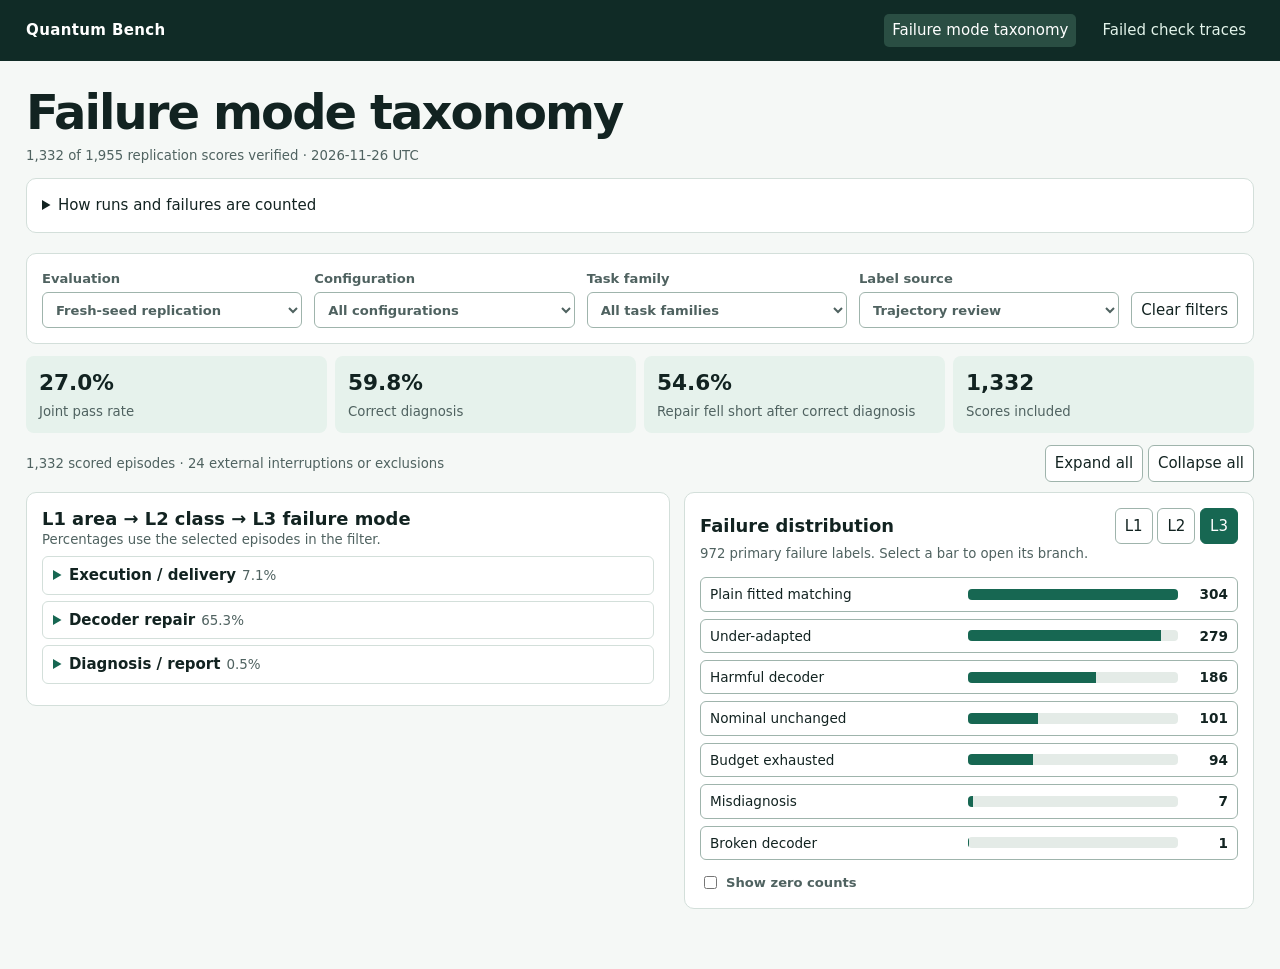
==== commit 770ddef7: "Publish the Quantum Bench walkthrough and Kaggle notebook" ====
--- a/analysis/index.html
+++ b/analysis/index.html
@@ -3,7 +3,7 @@
 <head>
 <meta charset="utf-8">
 <meta name="viewport" content="width=device-width,initial-scale=1">
-<title>QEC-Drift failure analysis</title>
+<title>Quantum Bench failure analysis</title>
 <style>
 :root{color-scheme:light;--ink:#122321;--muted:#4f6260;--line:#d3dfda;--paper:#f5f8f6;--white:#fff;--accent:#176752;--soft:#e6f2ec;--warm:#855129;--focus:#155e9a;font-family:system-ui,sans-serif}
 *{box-sizing:border-box}
@@ -74,7 +74,7 @@
 </head>
 <body>
 <header><nav aria-label="Report views">
-<strong>QEC-Drift</strong>
+<strong>Quantum Bench</strong>
 <a id="nav-taxonomy" href="#taxonomy">Failure mode taxonomy</a>
 <a id="nav-traces" href="#traces">Failed check traces</a>
 </nav></header>
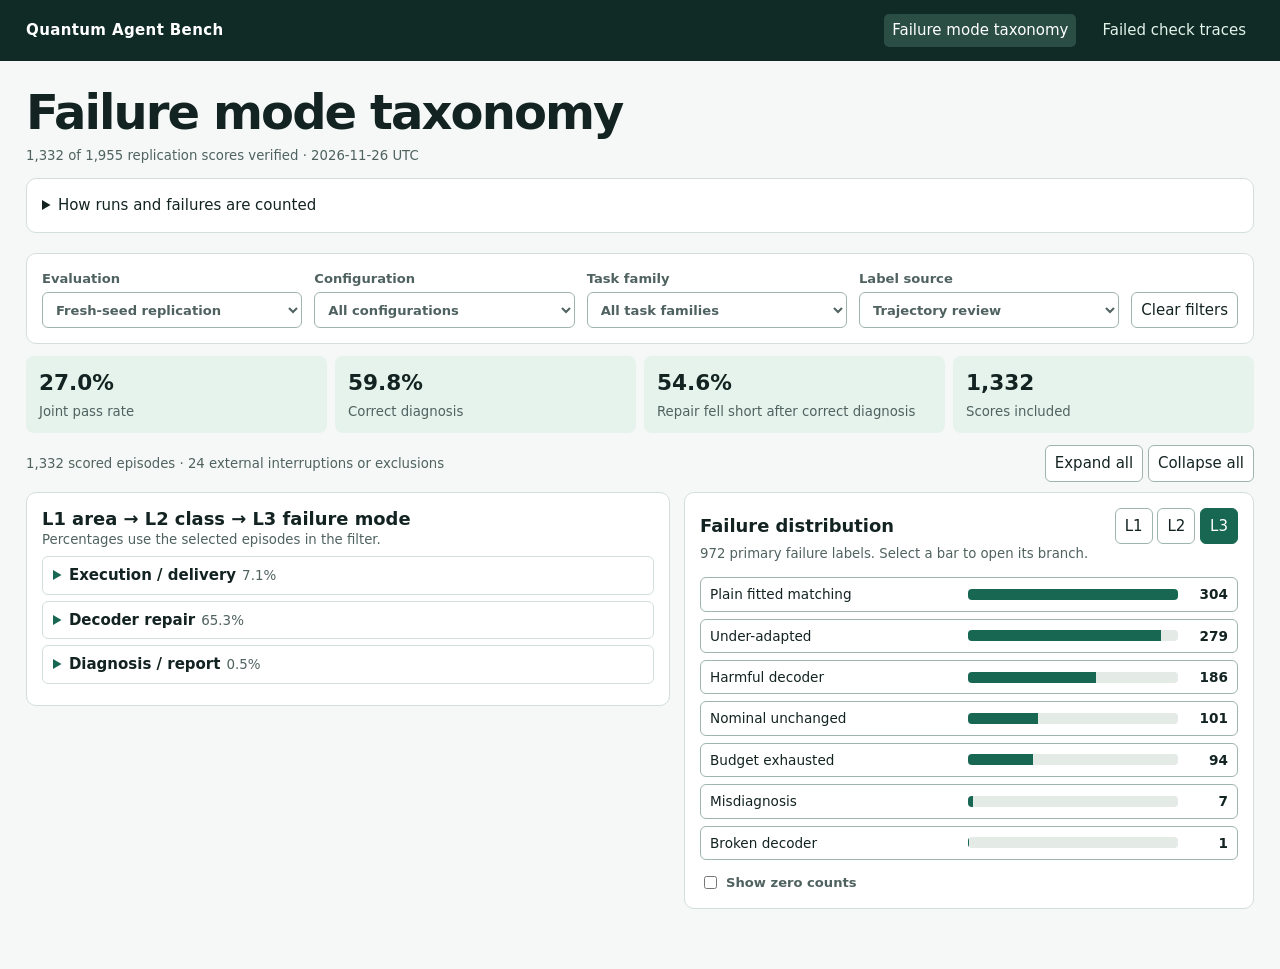
==== commit a414ccb5: "Add animated module cutaways and name the site Quantum Agent Bench" ====
--- a/analysis/index.html
+++ b/analysis/index.html
@@ -3,7 +3,7 @@
 <head>
 <meta charset="utf-8">
 <meta name="viewport" content="width=device-width,initial-scale=1">
-<title>Quantum Bench failure analysis</title>
+<title>Quantum Agent Bench failure analysis</title>
 <style>
 :root{color-scheme:light;--ink:#122321;--muted:#4f6260;--line:#d3dfda;--paper:#f5f8f6;--white:#fff;--accent:#176752;--soft:#e6f2ec;--warm:#855129;--focus:#155e9a;font-family:system-ui,sans-serif}
 *{box-sizing:border-box}
@@ -74,7 +74,7 @@
 </head>
 <body>
 <header><nav aria-label="Report views">
-<strong>Quantum Bench</strong>
+<strong>Quantum Agent Bench</strong>
 <a id="nav-taxonomy" href="#taxonomy">Failure mode taxonomy</a>
 <a id="nav-traces" href="#traces">Failed check traces</a>
 </nav></header>
